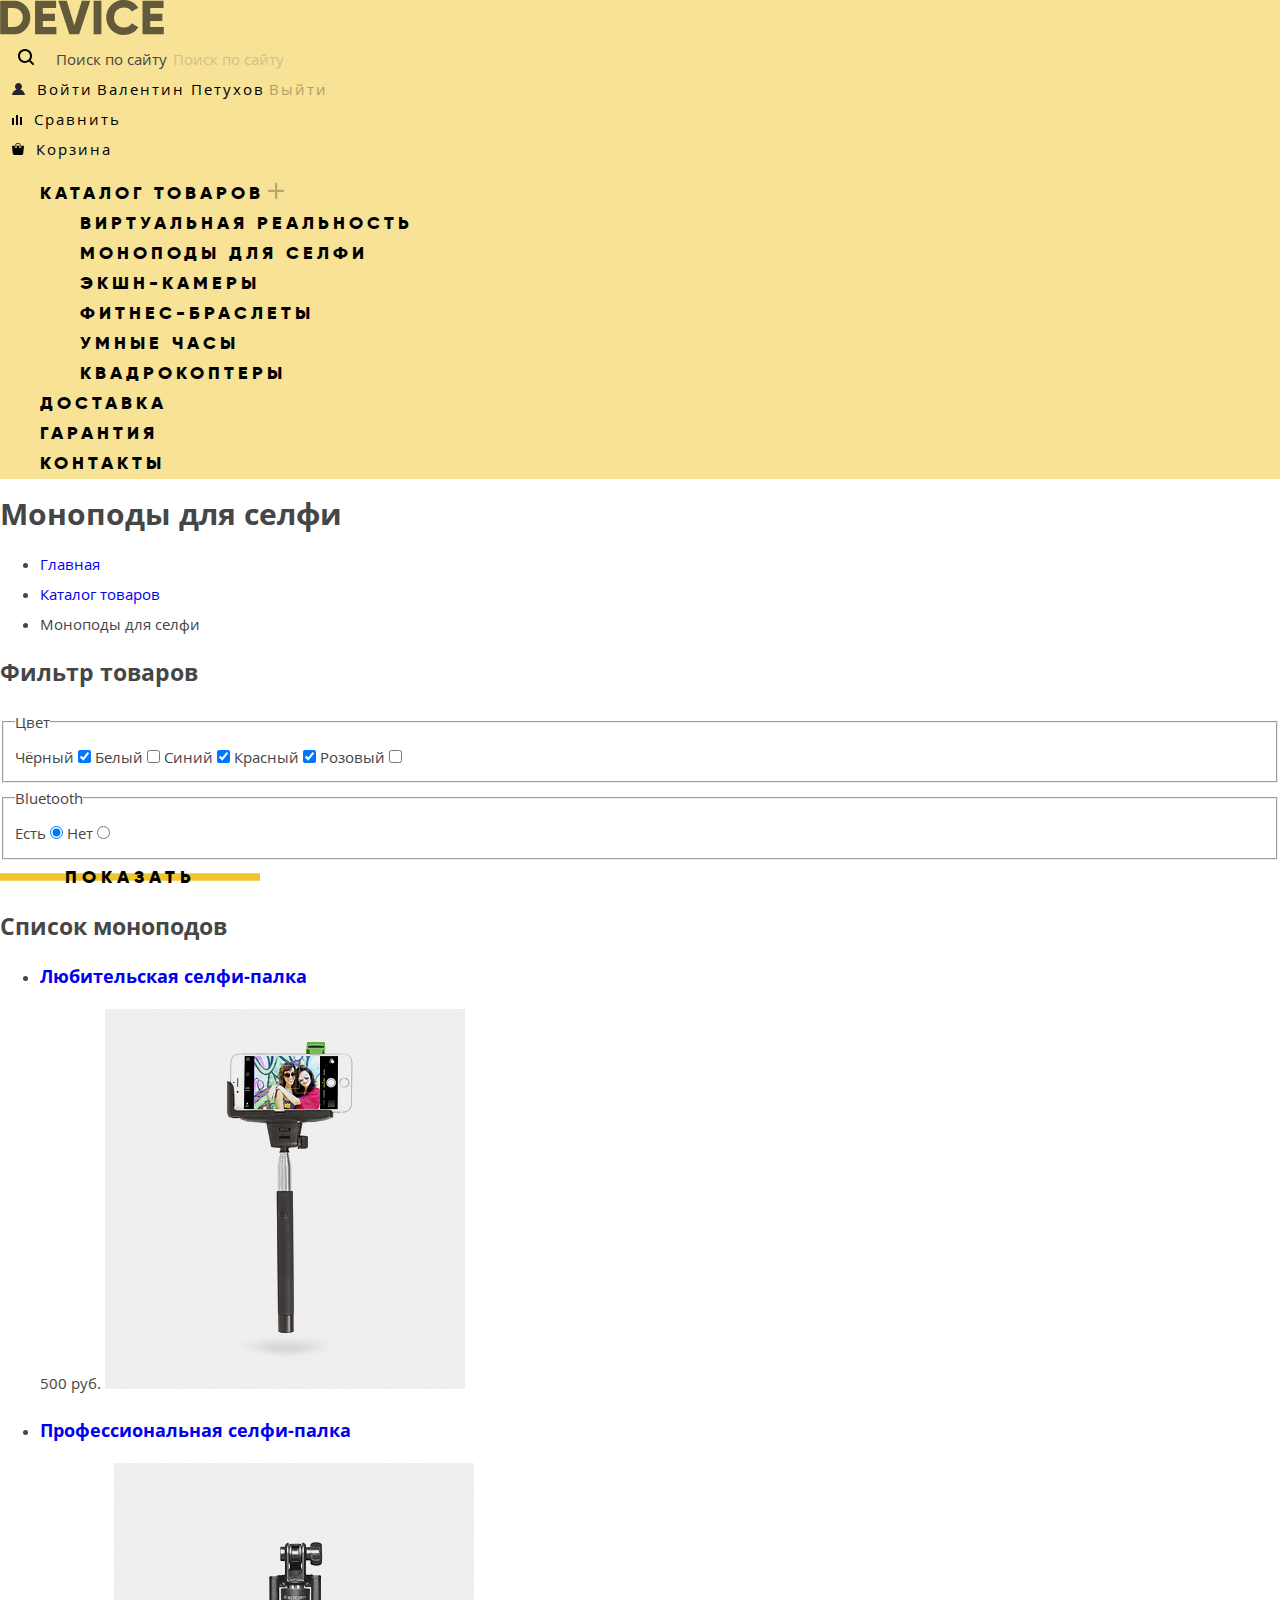
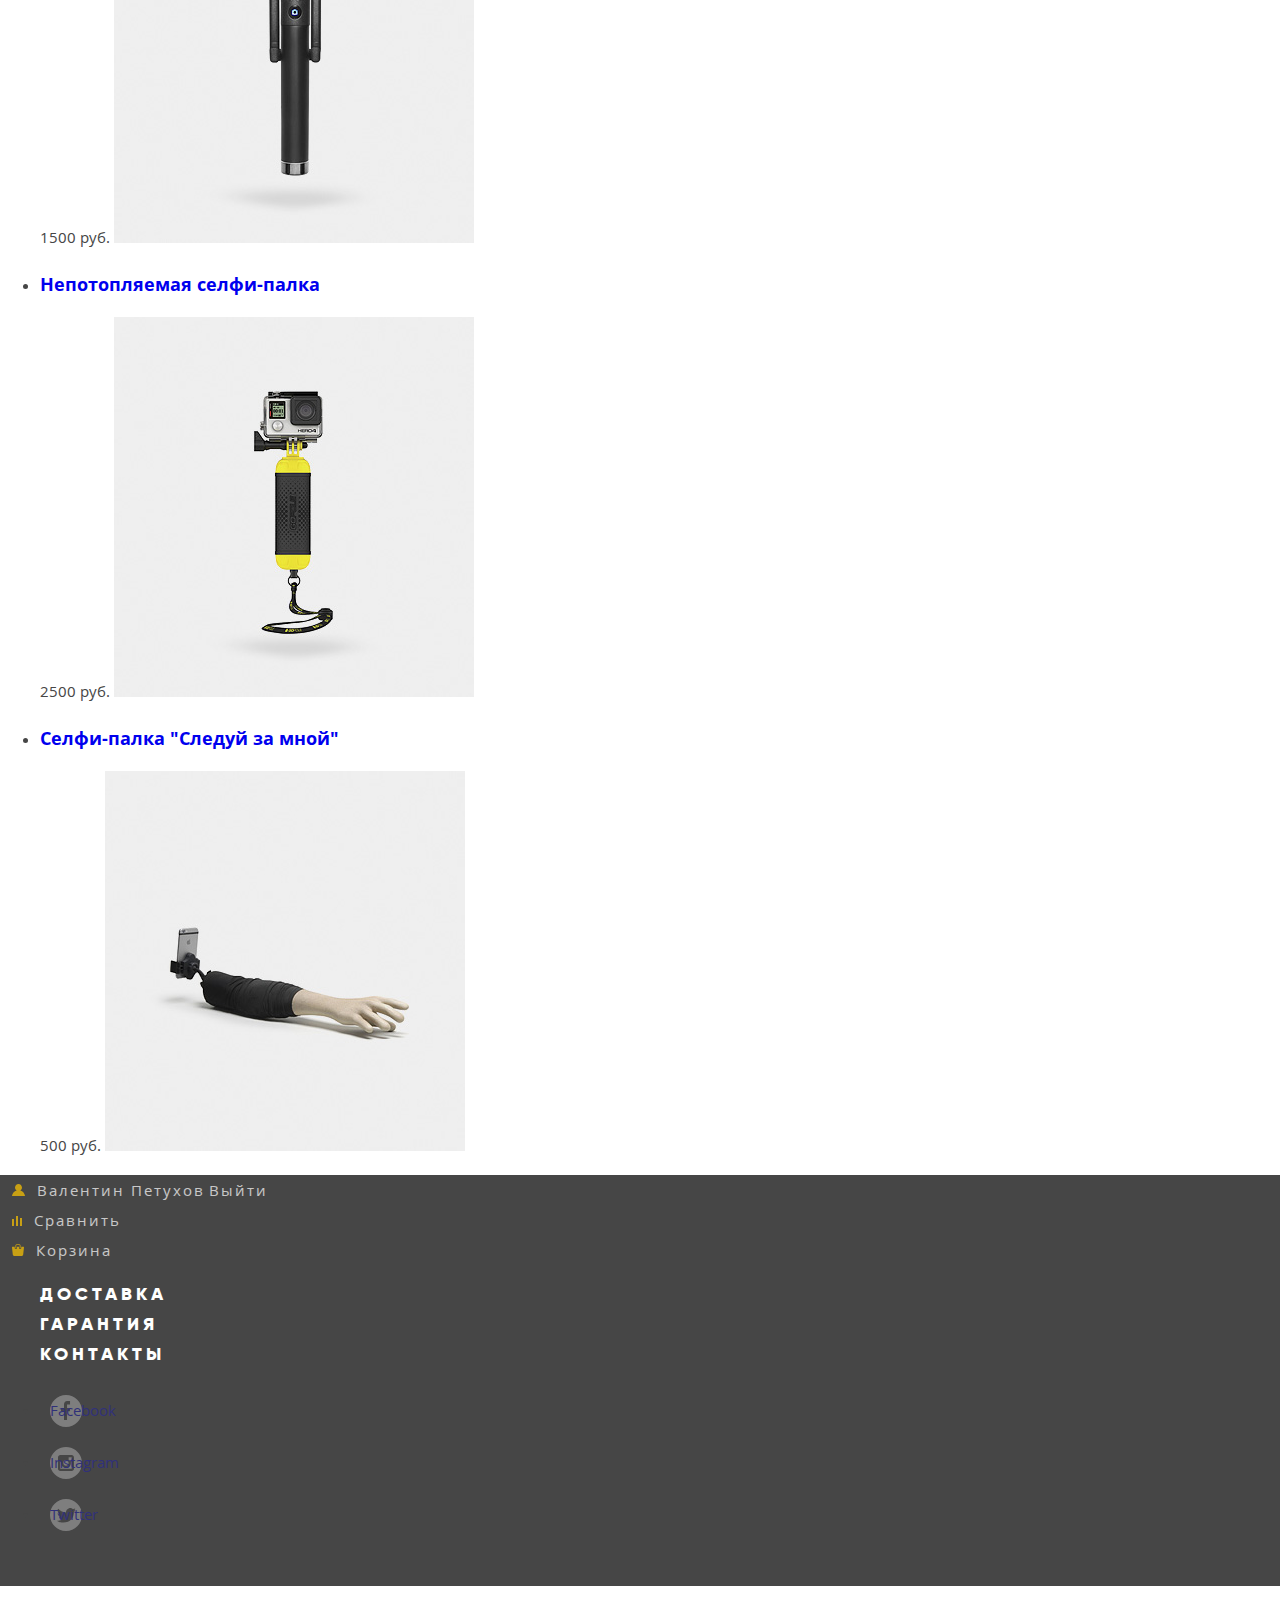
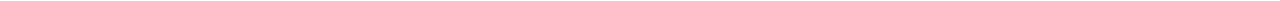
==== catalog.html @ ffa4796e "Перемещение старого репозитория" ====
<!DOCTYPE html>
<html lang="ru">
  <head>
    <meta charset="utf-8">
    <link href="https://fonts.googleapis.com/css?family=Open+Sans:400,700,800" rel="stylesheet">
    <link href="css/normalize.css" rel="stylesheet">
    <link rel="stylesheet" href="css/style.css">
    <title>Device</title>
  </head>

  <body>
      <header class="main-header">
        <nav class="main-navigation">
            <a class="logo-icon" href="index.html">
              <img src="img/logo-icon.svg" width="164" height="35" alt="Device">
            </a>

            <div class="user-navigation">
              <form class="search-form" action="https://echo.htmlacademy.ru" method="get">
                <span class="search-icon"></span>
                <label class="visually-hidden" for="search">Поиск по сайту</label>
                <input class="search-line" type="search" name="search" placeholder="Поиск по сайту" id="search">
              </form>

              <div class="account">
                <a href="#"><span class="account-icon"></span>Войти</a>
                <a class="username" href="#">Валентин Петухов</a>
                <a class="button-logout" href="#">Выйти</a>
              </div>
              <div class="compare">
                <a href="#"><span class="compare-icon"></span>Сравнить</a>
              </div>
              <div class="cart">
                <a href="#"><span class="cart-icon"></span>Корзина</a>
              </div>
            </div>

          <div class="site-navigation-wrapper">
              <ul class="site-navigation">
              <li class="site-navigation-item">
                  <a class="site-navigation-link" href="#">Каталог товаров</a>
                  <span class="nav-button-extend"></span>
                  <ul class="sub-menu">
                    <li><a class="catalog-link" href="#">Виртуальная реальность</a></li>
                    <li><a class="catalog-link" href="catalog.html">Моноподы для селфи</a></li>
                    <li><a class="catalog-link" href="#">Экшн-камеры</a></li>
                    <li><a class="catalog-link" href="#">Фитнес-браслеты</a></li>
                    <li><a class="catalog-link" href="#">Умные часы</a></li>
                    <li><a class="catalog-link" href="#">Квадрокоптеры</a></li>
                  </ul>
              </li>
              <li class="site-navigation-item">
                  <a class="site-navigation-link" href="#">Доставка</a>
              </li>
              <li class="site-navigation-link">
                  <a class="site-navigation-link" href="#">Гарантия</a>
              </li>
              <li class="site-navigation-link">
                  <a class="site-navigation-link" href="#">Контакты</a>
              </li>
            </ul>
          </div>
        </nav>

    </header>

    <main class="container">
      <h1>Моноподы для селфи</h1>
      <ul class="breadcrumbs">
        <li><a href="index.html">Главная</a></li>
        <li><a href="catalog.html">Каталог товаров</a></li>
        <li class="breadcrumbs-current">Моноподы для селфи<a href="#"></a></li>
      </ul>
      <section class="filters">
        <h2 class="visually-hidden">Фильтр товаров</h2>
        <form class="filter-form" action="https://echo.htmlacademy.ru" method="get">
          <fieldset>
            <legend>Цвет</legend>
            <label for="black">Чёрный</label>
            <input type="checkbox" name="black" value="black" id="black" checked>
            <label for="white">Белый</label>
            <input type="checkbox" name="white" value="black" id="white">
            <label for="blue">Синий</label>
            <input type="checkbox" name="blue" value="blue" id="blue" checked>
            <label for="red">Красный</label>
            <input type="checkbox" name="red" value="red" id="red" checked>
            <label for="pink">Розовый</label>
            <input type="checkbox" name="pink" value="pink" id="pink">
          </fieldset>
          <fieldset>
            <legend>Bluetooth</legend>
            <label for="yes">Есть</label>
            <input type="radio" name="yes" id="yes" checked>
            <label for="no">Нет</label>
            <input type="radio" name="no" id="no">
          </fieldset>
          <button class="button" type="submit">Показать</button>
        </form>
      </section>
      <section class="catalog">
        <h2 class="visually-hidden">Список моноподов</h2>
        <ul class="catalog-list">
          <li class="catalog-item">
            <h3>
              <a href="#">Любительская селфи-палка</a>
            </h3>
            <span class="price">500 руб.</span>
            <img src="img/item-1.jpg" width="360" height="380" alt="Любительская селфи-палка">
          </li>
          <li class="catalog-item">
            <h3>
              <a href="#">Профессиональная селфи-палка</a>
            </h3>
            <span class="price">1500 руб.</span>
            <img src="img/item-2.jpg" width="360" height="380" alt="Профессиональная селфи-палка">
          </li>
          <li class="catalog-item">
            <h3>
              <a href="#">Непотопляемая селфи-палка</a>
            </h3>
            <span class="price">2500 руб.</span>
            <img src="img/item-3.jpg" width="360" height="380" alt="Непотопляемая селфи-палка">
          </li>
          <li class="catalog-item">
            <h3>
              <a href="#">Селфи-палка "Следуй за мной"</a>
            </h3>
            <span class="price">500 руб.</span>
            <img src="img/item-4.jpg" width="360" height="380" alt="Следуй за мной">
          </li>
        </ul>
      </section>

    </main>

    <footer class="main-footer">
        <nav class="footer-navigation">
          <div class="user-navigation">
            <div class="account">
              <a class="username" href="#"><span class="account-icon-footer"></span>Валентин Петухов</a>
              <a class="button-logout" href="#">Выйти</a>
            </div>
            <div class="compare">
              <a href="#"><span class="compare-icon-footer"></span>Сравнить</a>
            </div>
            <div class="cart">
              <a href="#"><span class="cart-icon-footer"></span>Корзина</a>
            </div>
          </div>

          <ul class="site-navigation">
              <li class="site-navigation-item">
                  <a class="site-navigation-link" href="#">Доставка</a>
              </li>
              <li class="site-navigation-item">
                  <a class="site-navigation-link" href="#">Гарантия</a>
              </li>
              <li class="site-navigation-item">
                  <a class="site-navigation-link" href="#">Контакты</a>
              </li>
          </ul>
        </nav>
        <div class="footer-social">
          <ul class="social netwosrk list">
            <li><a class="social-button social-button-fb" href="#">Facebook</a></li>
            <li><a class="social-button social-button-inst" href="#">Instagram</a></li>
            <li><a class="social-button social-button-tw" href="#">Twitter</a></li>
          </ul>
        </div>
        <div class="footer telephone">
          <p>Тел.: +7 (495) 495-95-95</p>
        </div>
        <span class="html-academy-logo"><a href="https://htmlacademy.ru/"></a></span>
    </footer>
  </body>
</html>
---- css/style.css ----
/*
@font-face {
  font-family: "Open Sans";
  src: url("../fonts/opensans.woff2") format("woff2");
  font-weight: normal;
  font-style: normal;
}
*/

@font-face {
  font-family: "Gilroy Extra Bold";
  src: url("../fonts/gilroyextrabold.woff2") format("woff2");
  font-weight: normal;
  font-style: normal;
}

@font-face {
  font-family: "Gilroy Light";
  src: url("../fonts/gilroylight.woff2") format("woff2");
  font-weight: normal;
  font-style: normal;
}

@font-face {
  font-family: "Open Sans";
  src: url("../fonts/opensans.woff2") format("woff2");
  font-weight: normal;
  font-style: normal;
}

@font-face {
  font-family: "Open Sans Light";
  src: url("../fonts/opensanslight.woff2") format("woff2");
  font-weight: normal;
  font-style: normal;
}
body {
  margin: 0;
  padding: 0;

  font-family: "Open Sans", "Arial", sans-serif;
  font-size: 15px;
  line-height: 30px;
  font-weight: normal;
  color: #464646;

  background-color: #ffffff;
}

a {
  text-decoration: none;
}

.main-navigation {
  list-style: none;
  background-color: #f7e296;
}

.user-navigation a, a.button-logout {
  font-size: 15px;
  color: #000000;
  line-height: 30px;
  letter-spacing: 2px;
}

.site-navigation a:hover,
.user-navigation a:hover {
  opacity: 0.6;
}

.site-navigation a:active {
  opacity: 0.3;
}

.button-logout {
  opacity: 0.3;
}

.button-logout:hover {
  opacity: 0.6;
}

.logo-icon:hover {
  opacity: 0.6;
}

.logo-icon:active {
  opacity: 0.3;
}

.search-line {
  opacity: 0.3;
  border: none;
  outline: none;
  background-color: transparent;
}

.search-line:hover {
  opacity: 0.6;
}

.account a:hover,
.compare a:hover,
.cart a:hover {
  opacity: 0.6;
}

.account a:active,
.compare a:active,
.cart a:active {
  opacity: 0.3;
}

.search-icon {
  width: 16px;
  height: 16px;

  margin-right: 18px;
  margin-left: 18px;

  background-image: url("../img/search-icon.svg");
  background-repeat: no-repeat;
  background-position: center;
  display: inline-block;
}

.account-icon, .account-icon-footer {
  width: 13px;
  height: 12px;

  margin-right: 12px;
  margin-left: 12px;

  background-image: url("../img/account-icon.svg");
  background-repeat: no-repeat;
  background-position: center;
  display: inline-block;
}

.account-icon-footer {
  background-image: url("../img/account-icon-footer.svg");
}


.compare-icon, .compare-icon-footer {
  width: 10px;
  height: 10px;

  margin-right: 12px;
  margin-left: 12px;

  background-image: url("../img/compare-icon.svg");
  background-repeat: no-repeat;
  background-position: center;
  display: inline-block;
}

.compare-icon-footer {
  background-image: url("../img/compare-icon-footer.svg");
}

.cart-icon, .cart-icon-footer {
  width: 12px;
  height: 12px;

  margin-right: 12px;
  margin-left: 12px;

  background-image: url("../img/cart-icon.svg");
  background-repeat: no-repeat;
  background-position: center;
  display: inline-block;
}

.cart-icon-footer {
  background-image: url("../img/cart-icon-footer.svg");
}


.site-navigation, .sub-menu {
  list-style: none;
  font-family: "Gilroy Extra Bold", "Arial", sans-serif;
}

.site-navigation a {
  text-transform: uppercase;
  line-height: 24px;
  font-size: 18px;
  font-weight: normal;
  letter-spacing: 4px;
  color: #000000;
}

.nav-button-extend {
  width: 16px;
  height: 16px;
  background-image: url("../img/plus.png");
  background-repeat: no-repeat;
  background-position: center;
  display: inline-block;
  opacity: 0.3;
}

.info h2, .contacts h2, .modal-feedback h2 {
  font-size: 47px;
  line-height: 48px;
  font-weight: 800px;
  letter-spacing: 4px;
}

.partners-item {
  font-size: 16px;
  font-family: "Gilroy Extra Bold", "Open Sans", sans-serif;
  line-height: 40px;
  color: #000000;
}

.main-footer {
  background-color: #464646;
}

.footer-navigation .user-navigation a {
  font-size: 15px;
  color: #ffffff;
  line-height: 30px;
  letter-spacing: 2px;

  opacity: 0.7;
}

.footer-navigation .user-navigation a:hover {
  opacity: 1;
}

.footer-navigation .user-navigation a:active {
  opacity: 0.3;
}

.footer-navigation .site-navigation a {
  text-transform: uppercase;
  ont-family: "Gilroy Extra Bold", "Arial", sans-serif;
  line-height: 24px;
  font-size: 18px;
  font-weight: normal;
  letter-spacing: 4px;
  color: #ffffff;

}

.footer-navigation .site-navigation a:hover {
  opacity: 0,7;
}

.footer-navigation .site-navigation a:active {
  opacity: 0,3;
}

.social-button {
  width: 32px;
  height: 32px;

  margin: 10px;

  background-repeat: no-repeat;
  background-position: center;
  display: inline-block;

  opacity: 0.3;
}

.social-button:hover {
  opacity: 0.6;
}

.social-button:active {
  opacity: 0.1;
}

.social-button-fb {
  background-image: url("../img/social-button-fb.svg");
}

.social-button-inst {
  background-image: url("../img/social-button-inst.svg");
}

.social-button-tw {
  background-image: url("../img/social-button-tw.svg");
}

.button, button.modal-map {
  width: 260px;

  padding-left: auto;
  padding-right: auto;
  padding-top: 5px;
  padding-bottom: 5px;
  font-size: 18px;
  text-align: center;
  vertical-align: middle;
  display: inline-block;
  box-sizing: border-box;

  font-family: "Gilroy Extra Bold", "Arial", sans-serif;
  text-transform: uppercase;
  line-height: 24px;
  color: #000000;
  letter-spacing: 5px;

  background-image: url("../img/bar-yellow.png");
  background-repeat: no-repeat;
  background-position: center;
}

.modal-feedback .button, .filters .button {
  width: 260px;

  padding-left: auto;
  padding-right: auto;
  padding-top: 5px;
  padding-bottom: 5px;
  font-size: 18px;
  text-align: center;
  vertical-align: middle;
  display: block;
  border: none;
  background-color: transparent;

  font-family: "Gilroy Extra Bold", "Arial", sans-serif;
  text-transform: uppercase;
  line-height: 24px;
  color: #000000;
  letter-spacing: 5px;

  background-image: url("../img/bar-yellow.png");
  background-repeat: no-repeat;
  background-position: center;
  outline: none;
}

.button:hover, button:hover {
  background-color: #f0c52e;
  background-size: auto;
  background-image: none;
}

.button:active, button:active {
  color: rgba(0, 0, 0, 0.3);
}

.modal-close {
  width: 55px;
  height: 55px;
  background-image: url("../img/modal-close.svg");
  background-repeat: no-repeat;
  background-position: center;
  display: inline-block;
  opacity: 0.5;
}
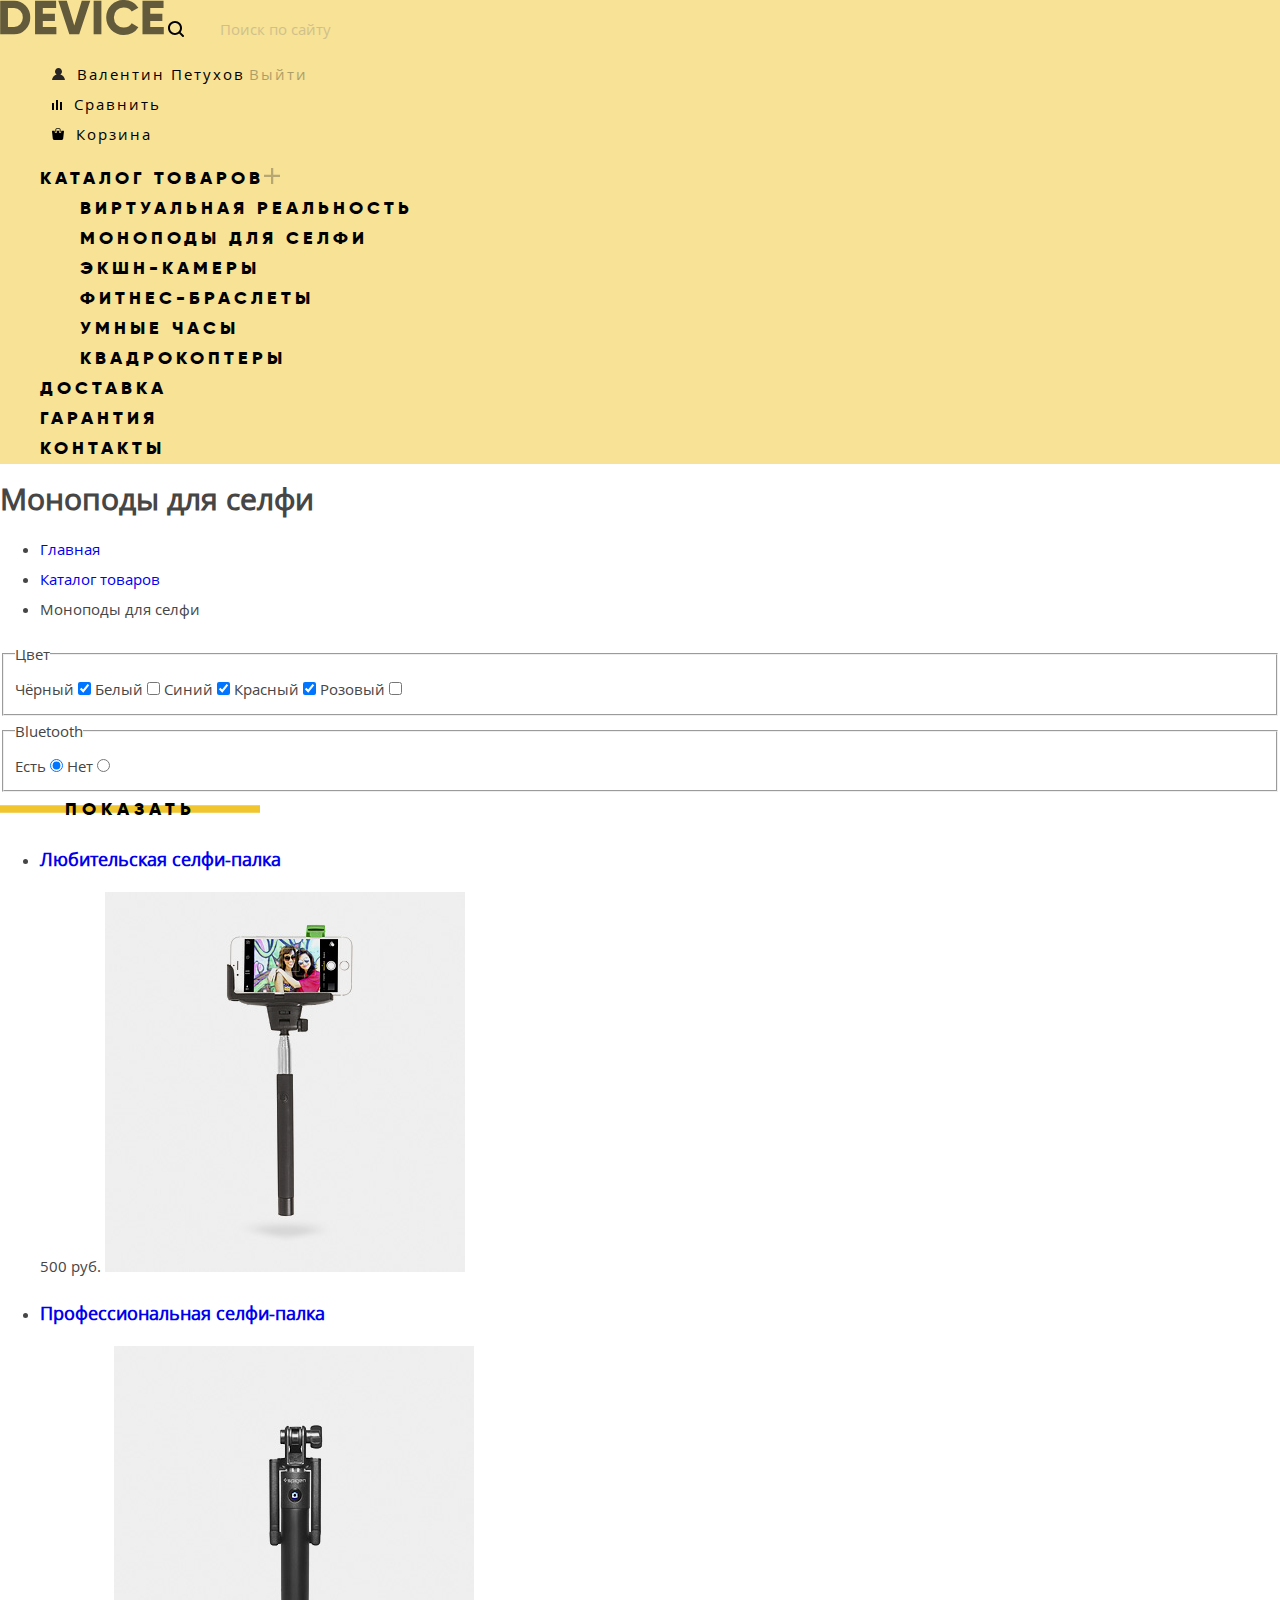
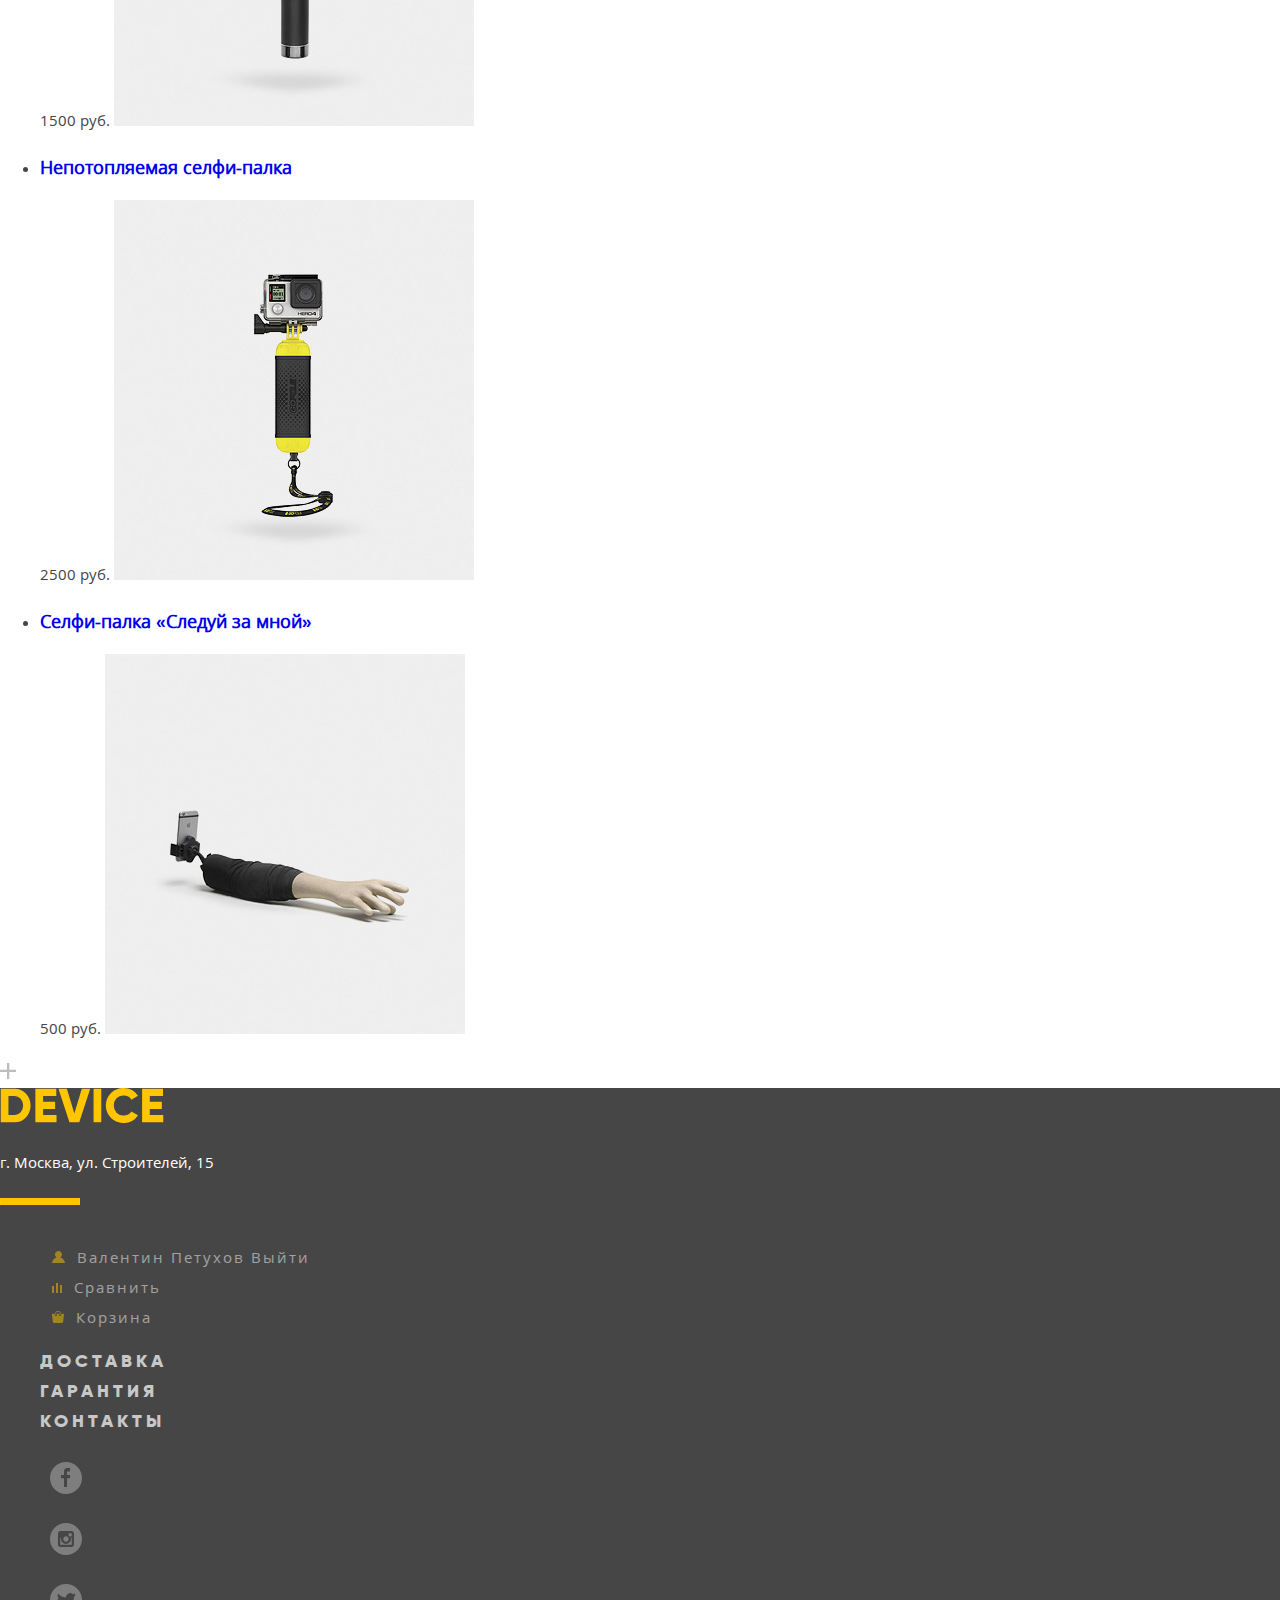
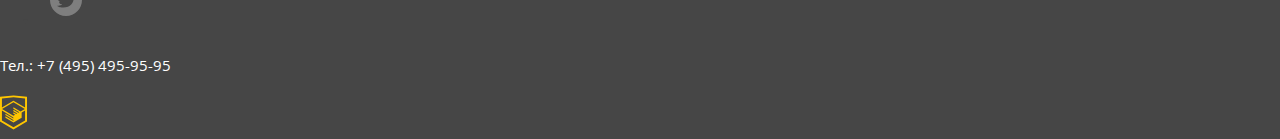
==== commit 6d1065a6: "Внесение изменений в соответствии с первой проверкой" ====
--- a/catalog.html
+++ b/catalog.html
@@ -2,66 +2,60 @@
 <html lang="ru">
   <head>
     <meta charset="utf-8">
-    <link href="https://fonts.googleapis.com/css?family=Open+Sans:400,700,800" rel="stylesheet">
     <link href="css/normalize.css" rel="stylesheet">
     <link rel="stylesheet" href="css/style.css">
     <title>Device</title>
   </head>
 
   <body>
-      <header class="main-header">
-        <nav class="main-navigation">
-            <a class="logo-icon" href="index.html">
-              <img src="img/logo-icon.svg" width="164" height="35" alt="Device">
-            </a>
+    <header class="main-header">
+      <nav class="main-navigation">
+        <a class="logo-icon" href="index.html">
+          <img src="img/logo-icon.svg" width="164" height="35" alt="Интернет-магазин гаджетов Device">
+        </a>
 
-            <div class="user-navigation">
-              <form class="search-form" action="https://echo.htmlacademy.ru" method="get">
-                <span class="search-icon"></span>
-                <label class="visually-hidden" for="search">Поиск по сайту</label>
-                <input class="search-line" type="search" name="search" placeholder="Поиск по сайту" id="search">
-              </form>
+        <form class="search-form" action="https://echo.htmlacademy.ru" method="get">
+          <label class="visually-hidden" for="search">Поиск по сайту</label>
+          <input class="search-line" type="search" name="search" placeholder="Поиск по сайту" id="search">
+        </form>
+        <ul class="user-navigation">
+          <li class="account">
+            <a class="username account-icon" href="#">Валентин Петухов</a>
+            <a class="button-logout" href="#">Выйти</a>
+          </li>
+          <li class="compare">
+            <a class="compare-icon" href="#">Сравнить</a>
+          </li>
+          <li class="cart">
+            <a class="cart-icon" href="#">Корзина</a>
+          </li>
+        </ul>
 
-              <div class="account">
-                <a href="#"><span class="account-icon"></span>Войти</a>
-                <a class="username" href="#">Валентин Петухов</a>
-                <a class="button-logout" href="#">Выйти</a>
-              </div>
-              <div class="compare">
-                <a href="#"><span class="compare-icon"></span>Сравнить</a>
-              </div>
-              <div class="cart">
-                <a href="#"><span class="cart-icon"></span>Корзина</a>
-              </div>
-            </div>
-
-          <div class="site-navigation-wrapper">
-              <ul class="site-navigation">
-              <li class="site-navigation-item">
-                  <a class="site-navigation-link" href="#">Каталог товаров</a>
-                  <span class="nav-button-extend"></span>
-                  <ul class="sub-menu">
-                    <li><a class="catalog-link" href="#">Виртуальная реальность</a></li>
-                    <li><a class="catalog-link" href="catalog.html">Моноподы для селфи</a></li>
-                    <li><a class="catalog-link" href="#">Экшн-камеры</a></li>
-                    <li><a class="catalog-link" href="#">Фитнес-браслеты</a></li>
-                    <li><a class="catalog-link" href="#">Умные часы</a></li>
-                    <li><a class="catalog-link" href="#">Квадрокоптеры</a></li>
-                  </ul>
-              </li>
-              <li class="site-navigation-item">
-                  <a class="site-navigation-link" href="#">Доставка</a>
-              </li>
-              <li class="site-navigation-link">
-                  <a class="site-navigation-link" href="#">Гарантия</a>
-              </li>
-              <li class="site-navigation-link">
-                  <a class="site-navigation-link" href="#">Контакты</a>
-              </li>
+        <div class="site-navigation-wrapper">
+          <ul class="site-navigation">
+            <li class="site-navigation-item">
+            <a class="site-navigation-link catalog" href="#">Каталог товаров</a>
+            <ul class="sub-menu">
+              <li><a class="catalog-link" href="#">Виртуальная реальность</a></li>
+              <li><a class="catalog-link" href="catalog.html">Моноподы для селфи</a></li>
+              <li><a class="catalog-link" href="#">Экшн-камеры</a></li>
+              <li><a class="catalog-link" href="#">Фитнес-браслеты</a></li>
+              <li><a class="catalog-link" href="#">Умные часы</a></li>
+              <li><a class="catalog-link" href="#">Квадрокоптеры</a></li>
             </ul>
-          </div>
-        </nav>
-
+            </li>
+            <li class="site-navigation-item">
+                <a class="site-navigation-link" href="#">Доставка</a>
+            </li>
+            <li class="site-navigation-item">
+              <a class="site-navigation-link" href="#">Гарантия</a>
+            </li>
+            <li class="site-navigation-item">
+              <a class="site-navigation-link" href="#">Контакты</a>
+            </li>
+          </ul>
+        </div>
+      </nav>
     </header>
 
     <main class="container">
@@ -69,7 +63,7 @@
       <ul class="breadcrumbs">
         <li><a href="index.html">Главная</a></li>
         <li><a href="catalog.html">Каталог товаров</a></li>
-        <li class="breadcrumbs-current">Моноподы для селфи<a href="#"></a></li>
+        <li class="breadcrumbs-current"><a>Моноподы для селфи</a></li>
       </ul>
       <section class="filters">
         <h2 class="visually-hidden">Фильтр товаров</h2>
@@ -90,9 +84,9 @@
           <fieldset>
             <legend>Bluetooth</legend>
             <label for="yes">Есть</label>
-            <input type="radio" name="yes" id="yes" checked>
+            <input type="radio" name="bluetooth" id="yes" checked>
             <label for="no">Нет</label>
-            <input type="radio" name="no" id="no">
+            <input type="radio" name="bluetooth" id="no">
           </fieldset>
           <button class="button" type="submit">Показать</button>
         </form>
@@ -123,54 +117,58 @@
           </li>
           <li class="catalog-item">
             <h3>
-              <a href="#">Селфи-палка "Следуй за мной"</a>
+              <a href="#">Селфи-палка «Следуй за мной»</a>
             </h3>
             <span class="price">500 руб.</span>
-            <img src="img/item-4.jpg" width="360" height="380" alt="Следуй за мной">
+            <img src="img/item-4.jpg" width="360" height="380" alt="Селфи-палка «Следуй за мной»">
           </li>
         </ul>
       </section>
-
     </main>
 
     <footer class="main-footer">
-        <nav class="footer-navigation">
-          <div class="user-navigation">
-            <div class="account">
-              <a class="username" href="#"><span class="account-icon-footer"></span>Валентин Петухов</a>
-              <a class="button-logout" href="#">Выйти</a>
-            </div>
-            <div class="compare">
-              <a href="#"><span class="compare-icon-footer"></span>Сравнить</a>
-            </div>
-            <div class="cart">
-              <a href="#"><span class="cart-icon-footer"></span>Корзина</a>
-            </div>
-          </div>
+      <a class="logo-icon" href="index.html">
+        <img src="img/logo-icon-footer.svg" width="164" height="35" alt="Интернет-магазин гаджетов Device">
+      </a>
+      <p class="adress">г. Москва, ул. Строителей, 15</p>
 
-          <ul class="site-navigation">
-              <li class="site-navigation-item">
-                  <a class="site-navigation-link" href="#">Доставка</a>
-              </li>
-              <li class="site-navigation-item">
-                  <a class="site-navigation-link" href="#">Гарантия</a>
-              </li>
-              <li class="site-navigation-item">
-                  <a class="site-navigation-link" href="#">Контакты</a>
-              </li>
-          </ul>
-        </nav>
-        <div class="footer-social">
-          <ul class="social netwosrk list">
-            <li><a class="social-button social-button-fb" href="#">Facebook</a></li>
-            <li><a class="social-button social-button-inst" href="#">Instagram</a></li>
-            <li><a class="social-button social-button-tw" href="#">Twitter</a></li>
-          </ul>
-        </div>
-        <div class="footer telephone">
-          <p>Тел.: +7 (495) 495-95-95</p>
-        </div>
-        <span class="html-academy-logo"><a href="https://htmlacademy.ru/"></a></span>
+      <nav class="footer-navigation">
+        <ul class="user-navigation-footer">
+          <li class="account">
+            <a class="username account-icon-footer" href="#">Валентин Петухов</a>
+            <a class="button-logout" href="#">Выйти</a>
+          </li>
+          <li class="compare">
+            <a class="compare-icon-footer" href="#">Сравнить</a>
+          </li>
+          <li class="cart">
+            <a class="cart-icon-footer" href="#">Корзина</a>
+          </li>
+        </ul>
+
+        <ul class="site-navigation">
+          <li class="site-navigation-item">
+              <a class="site-navigation-link" href="#">Доставка</a>
+          </li>
+          <li class="site-navigation-item">
+              <a class="site-navigation-link" href="#">Гарантия</a>
+          </li>
+          <li class="site-navigation-item">
+              <a class="site-navigation-link" href="#">Контакты</a>
+          </li>
+        </ul>
+      </nav>
+      <div class="footer-social">
+        <ul class="social-network-list">
+          <li><a class="social-button social-button-fb" href="#"><span class="visually-hidden">Facebook</span></a></li>
+          <li><a class="social-button social-button-inst" href="#"><span class="visually-hidden">Instagram</span></a></li>
+          <li><a class="social-button social-button-tw" href="#"><span class="visually-hidden">Twitter</span></a></li>
+        </ul>
+      </div>
+      <p class="telephone">Тел.: +7 (495) 495-95-95</p>
+      <a class="html-academy-logo" href="https://htmlacademy.ru/">
+        <img src="img/html-academy-logo.svg" width="27" height="35" alt="Интернет-магазин гаджетов Device">
+      </a>
     </footer>
   </body>
 </html>
--- a/css/style.css
+++ b/css/style.css
@@ -8,32 +8,27 @@
 */
 
 @font-face {
-  font-family: "Gilroy Extra Bold";
+  font-family: "Gilroy";
   src: url("../fonts/gilroyextrabold.woff2") format("woff2");
-  font-weight: normal;
-  font-style: normal;
-}
-
-@font-face {
-  font-family: "Gilroy Light";
-  src: url("../fonts/gilroylight.woff2") format("woff2");
-  font-weight: normal;
+  /* font-weight: 800; */
   font-style: normal;
 }
 
 @font-face {
   font-family: "Open Sans";
   src: url("../fonts/opensans.woff2") format("woff2");
-  font-weight: normal;
+  /* font-weight: 400; */
   font-style: normal;
 }
 
-@font-face {
-  font-family: "Open Sans Light";
-  src: url("../fonts/opensanslight.woff2") format("woff2");
-  font-weight: normal;
-  font-style: normal;
-}
+.visually-hidden {
+  position: absolute;
+  clip: rect(0 0 0 0);
+  width: 1px;
+  height: 1px;
+  margin: -1px;
+}
+
 body {
   margin: 0;
   padding: 0;
@@ -52,11 +47,18 @@
 }
 
 .main-navigation {
+  background-color: #f7e296;
+}
+
+.user-navigation, .user-navigation-footer {
   list-style: none;
-  background-color: #f7e296;
-}
-
-.user-navigation a, a.button-logout {
+}
+
+.main-footer p {
+  color: #ffffff;
+}
+
+.user-navigation a {
   font-size: 15px;
   color: #000000;
   line-height: 30px;
@@ -64,7 +66,9 @@
 }
 
 .site-navigation a:hover,
-.user-navigation a:hover {
+.site-navigation a:focus,
+.user-navigation a:hover,
+.user-navigation a:focus {
   opacity: 0.6;
 }
 
@@ -76,7 +80,8 @@
   opacity: 0.3;
 }
 
-.button-logout:hover {
+.button-logout:hover,
+.button-logout:focus {
   opacity: 0.6;
 }
 
@@ -95,7 +100,8 @@
   background-color: transparent;
 }
 
-.search-line:hover {
+.search-line:hover,
+.search-line:focus{
   opacity: 0.6;
 }
 
@@ -111,75 +117,111 @@
   opacity: 0.3;
 }
 
-.search-icon {
+.search-form {
+  /* border-color: red;
+  border-style: solid; */
+  display: inline-block;
+  padding-left: 50px;
+  background-image: url("../img/search-icon.svg");
+  background-repeat: no-repeat;
+  background-position: left;
+}
+
+.account-icon::before{
+  content: "";
+  width: 13px;
+  height: 12px;
+  margin-right: 12px;
+  margin-left: 12px;
+
+  background-image: url("../img/account-icon.svg");
+  background-repeat: no-repeat;
+  background-position: center;
+  display: inline-block;
+}
+
+.account-icon-footer::before {
+  content: "";
+  content: "";
+  width: 13px;
+  height: 12px;
+  margin-right: 12px;
+  margin-left: 12px;
+
+  background-image: url("../img/account-icon-footer.svg");
+  background-repeat: no-repeat;
+  background-position: center;
+  display: inline-block;
+}
+
+
+.compare-icon::before {
+  content: "";
+  width: 10px;
+  height: 10px;
+  margin-right: 12px;
+  margin-left: 12px;
+
+  background-image: url("../img/compare-icon.svg");
+  background-repeat: no-repeat;
+  background-position: center;
+  display: inline-block;
+}
+
+.compare-icon-footer::before {
+  content: "";
+  width: 10px;
+  height: 10px;
+  margin-right: 12px;
+  margin-left: 12px;
+
+  background-image: url("../img/compare-icon-footer.svg");
+  background-repeat: no-repeat;
+  background-position: center;
+  display: inline-block
+}
+
+.cart-icon::before {
+  content: "";
+  width: 12px;
+  height: 12px;
+  margin-right: 12px;
+  margin-left: 12px;
+
+  background-image: url("../img/cart-icon.svg");
+  background-repeat: no-repeat;
+  background-position: center;
+  display: inline-block;
+}
+
+.cart-icon-footer::before {
+  content: "";
+  width: 12px;
+  height: 12px;
+  margin-right: 12px;
+  margin-left: 12px;
+
+  background-image: url("../img/cart-icon-footer.svg");
+  background-repeat: no-repeat;
+  background-position: center;
+  display: inline-block;
+}
+
+.catalog::after {
+  content: "";
   width: 16px;
   height: 16px;
-
-  margin-right: 18px;
-  margin-left: 18px;
-
-  background-image: url("../img/search-icon.svg");
-  background-repeat: no-repeat;
-  background-position: center;
-  display: inline-block;
-}
-
-.account-icon, .account-icon-footer {
-  width: 13px;
-  height: 12px;
-
-  margin-right: 12px;
-  margin-left: 12px;
-
-  background-image: url("../img/account-icon.svg");
-  background-repeat: no-repeat;
-  background-position: center;
-  display: inline-block;
-}
-
-.account-icon-footer {
-  background-image: url("../img/account-icon-footer.svg");
-}
-
-
-.compare-icon, .compare-icon-footer {
-  width: 10px;
-  height: 10px;
-
-  margin-right: 12px;
-  margin-left: 12px;
-
-  background-image: url("../img/compare-icon.svg");
-  background-repeat: no-repeat;
-  background-position: center;
-  display: inline-block;
-}
-
-.compare-icon-footer {
-  background-image: url("../img/compare-icon-footer.svg");
-}
-
-.cart-icon, .cart-icon-footer {
-  width: 12px;
-  height: 12px;
-
-  margin-right: 12px;
-  margin-left: 12px;
-
-  background-image: url("../img/cart-icon.svg");
-  background-repeat: no-repeat;
-  background-position: center;
-  display: inline-block;
-}
-
-.cart-icon-footer {
-  background-image: url("../img/cart-icon-footer.svg");
-}
-
+  background-image: url("../img/plus.png");
+  background-repeat: no-repeat;
+  background-position: center;
+  display: inline-block;
+  opacity: 0.3;
+}
 
 .site-navigation, .sub-menu {
   list-style: none;
-  font-family: "Gilroy Extra Bold", "Arial", sans-serif;
+  font-family: "Gilroy", "Arial", sans-serif;
+  font-weight: 800;
 }
 
 .site-navigation a {
@@ -191,36 +233,51 @@
   color: #000000;
 }
 
-.nav-button-extend {
-  width: 16px;
-  height: 16px;
-  background-image: url("../img/plus.png");
-  background-repeat: no-repeat;
-  background-position: center;
-  display: inline-block;
-  opacity: 0.3;
-}
-
 .info h2, .contacts h2, .modal-feedback h2 {
   font-size: 47px;
   line-height: 48px;
-  font-weight: 800px;
+  font-weight: 800;
   letter-spacing: 4px;
 }
 
 .partners-item {
   font-size: 16px;
-  font-family: "Gilroy Extra Bold", "Open Sans", sans-serif;
+  font-family: "Gilroy", "Open Sans", sans-serif;
+  font-weight: 800;
   line-height: 40px;
   color: #000000;
 }
 
+.header-with-bar::before {
+  content: "";
+  width: 300px;
+  height: auto;
+
+  background-image: url("../img/bar-black.png");
+  background-repeat: no-repeat;
+  background-position: left;
+  display: block;
+}
+
+.adress::after {
+  content: "";
+  width: 300px;
+  height: 50px;
+
+  background-image: url("../img/bar-yellow-footer.png");
+  background-repeat: no-repeat;
+  background-position: left;
+  display: block;
+}
+
 .main-footer {
   background-color: #464646;
 }
 
-.footer-navigation .user-navigation a {
+.footer-navigation, .user-navigation-footer a {
   font-size: 15px;
+  font-family: "Open Sans", sans-serif;
+  font-weight: 300;
   color: #ffffff;
   line-height: 30px;
   letter-spacing: 2px;
@@ -238,7 +295,8 @@
 
 .footer-navigation .site-navigation a {
   text-transform: uppercase;
-  ont-family: "Gilroy Extra Bold", "Arial", sans-serif;
+  ont-family: "Gilroy", "Arial", sans-serif;
+  font-weight: 800;
   line-height: 24px;
   font-size: 18px;
   font-weight: normal;
@@ -268,7 +326,8 @@
   opacity: 0.3;
 }
 
-.social-button:hover {
+.social-button:hover,
+.social-button:focus {
   opacity: 0.6;
 }
 
@@ -290,18 +349,16 @@
 
 .button, button.modal-map {
   width: 260px;
-
-  padding-left: auto;
-  padding-right: auto;
   padding-top: 5px;
   padding-bottom: 5px;
   font-size: 18px;
   text-align: center;
   vertical-align: middle;
   display: inline-block;
-  box-sizing: border-box;
-
-  font-family: "Gilroy Extra Bold", "Arial", sans-serif;
+
+
+  font-family: "Gilroy", "Arial", sans-serif;
+  font-weight: 800;
   text-transform: uppercase;
   line-height: 24px;
   color: #000000;
@@ -326,7 +383,8 @@
   border: none;
   background-color: transparent;
 
-  font-family: "Gilroy Extra Bold", "Arial", sans-serif;
+  font-family: "Gilroy", "Arial", sans-serif;
+  font-weight: 800;
   text-transform: uppercase;
   line-height: 24px;
   color: #000000;
@@ -338,7 +396,10 @@
   outline: none;
 }
 
-.button:hover, button:hover {
+.button:hover,
+.button:focus,
+button:hover,
+button:focus {
   background-color: #f0c52e;
   background-size: auto;
   background-image: none;
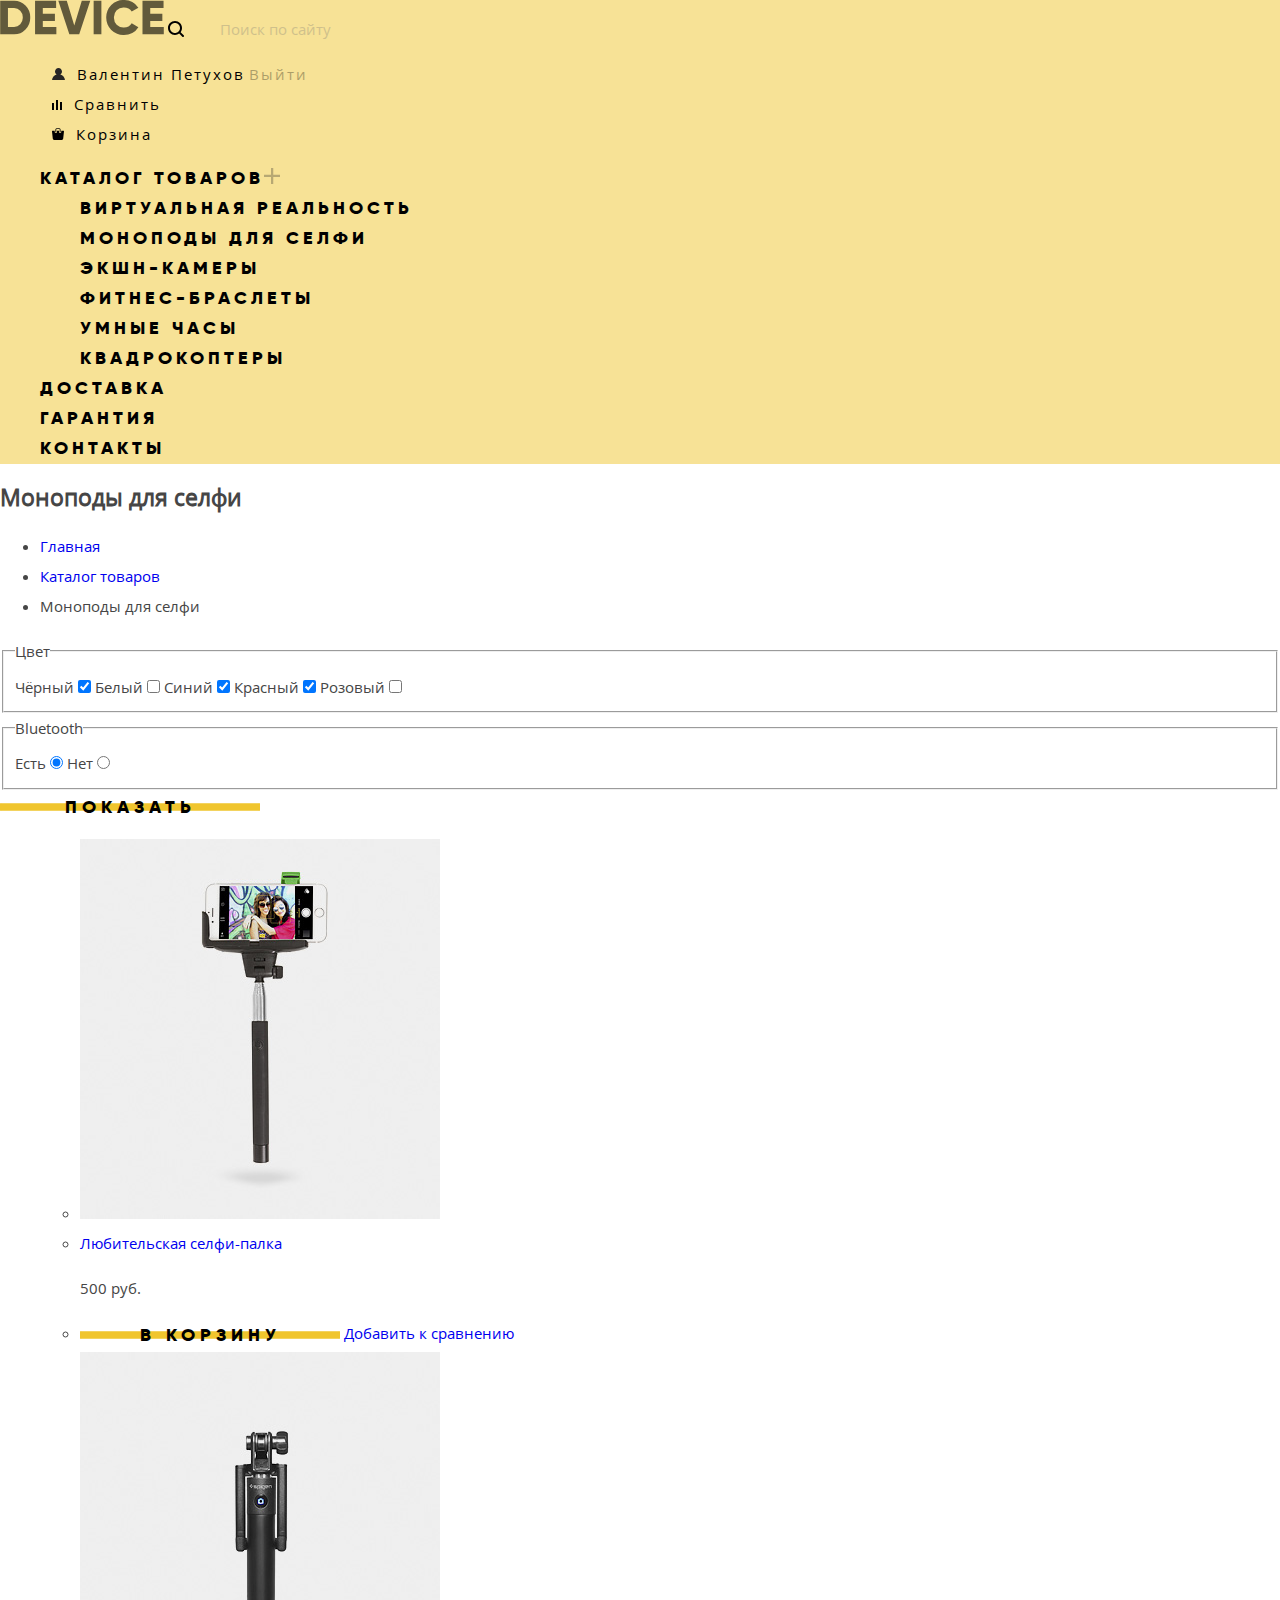
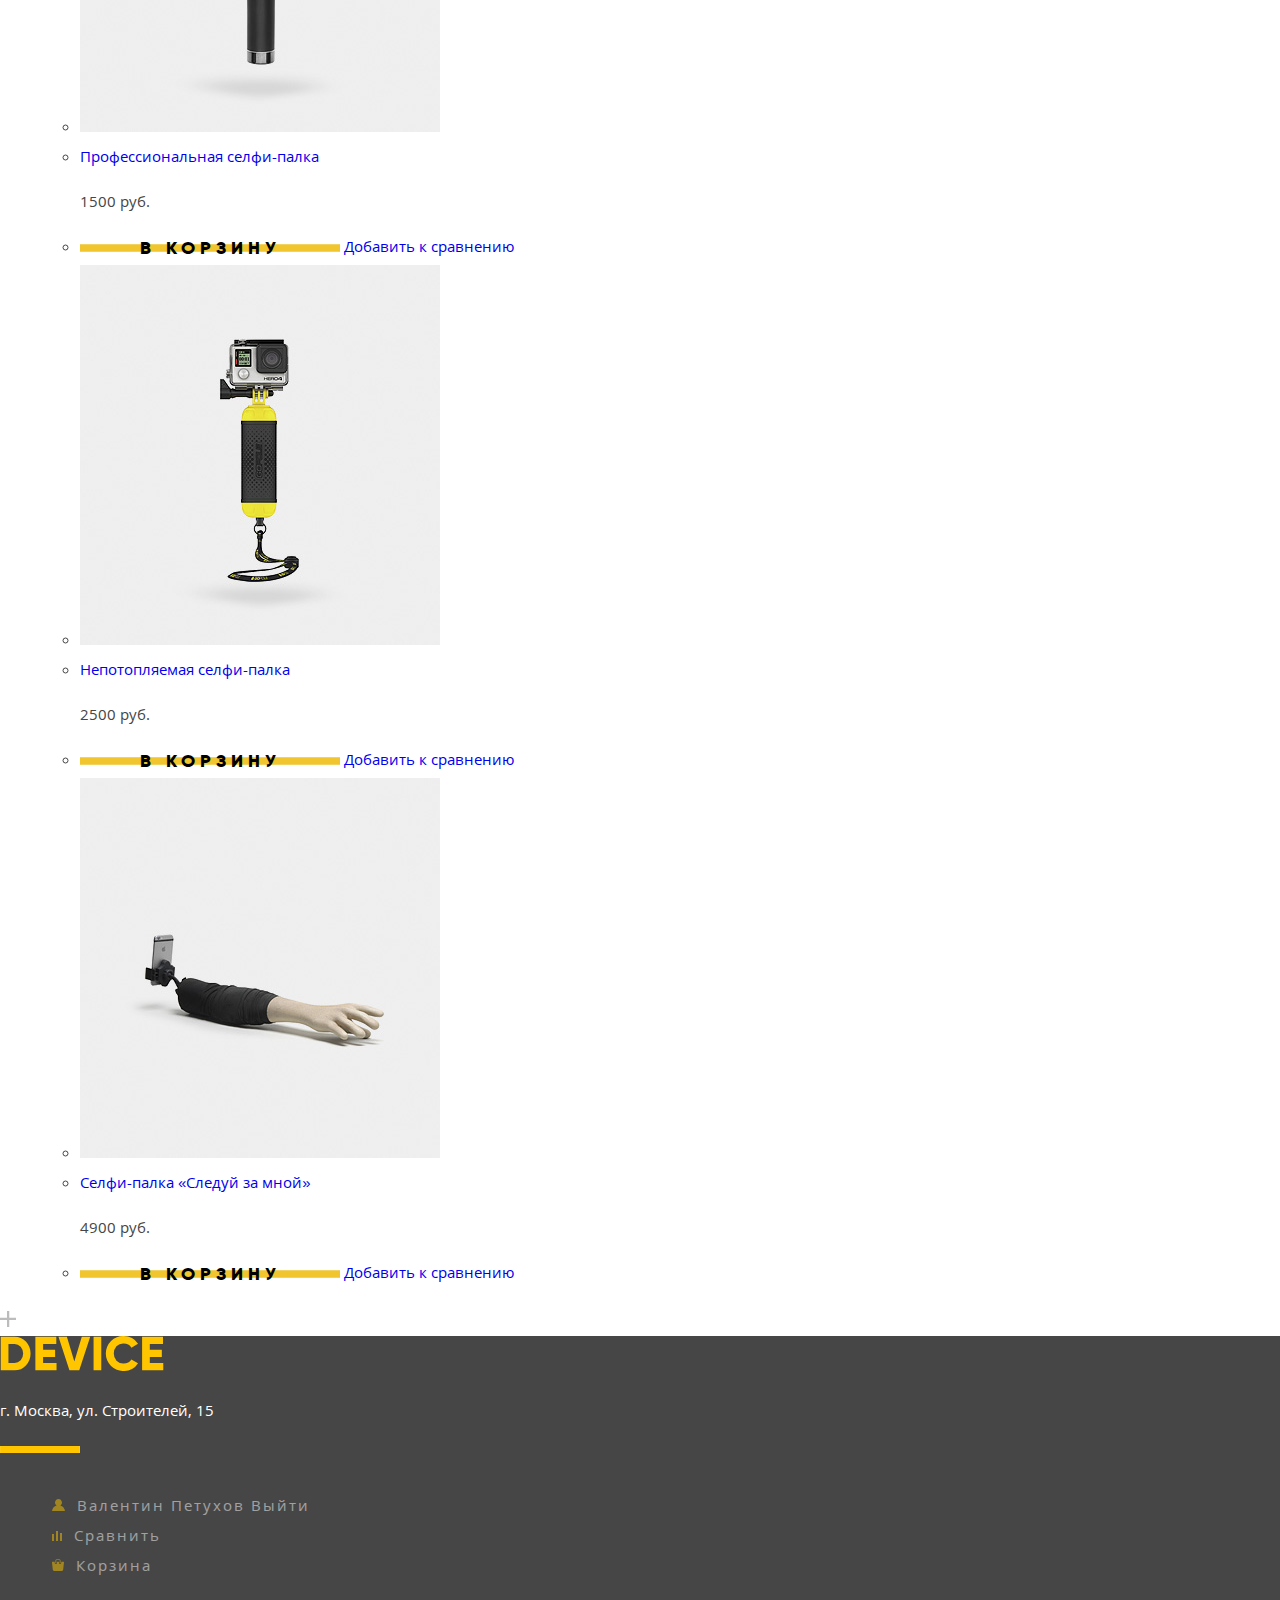
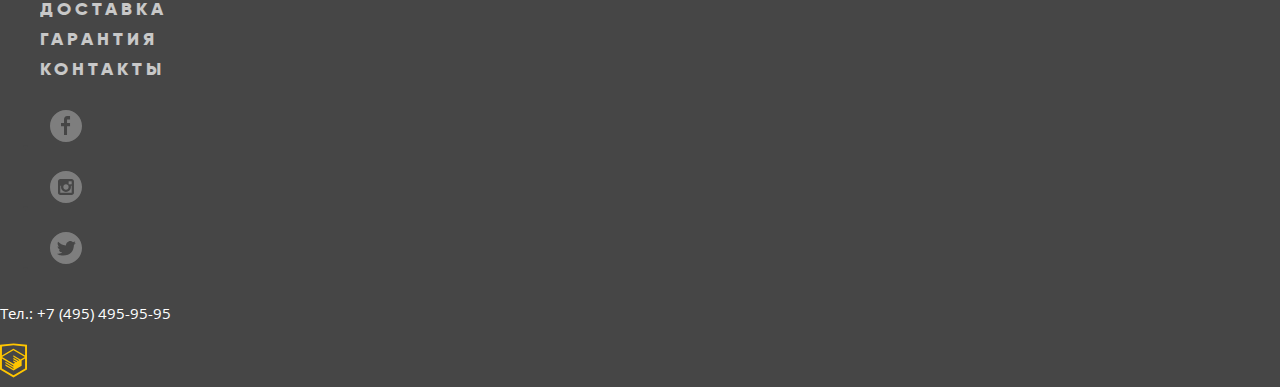
==== commit b41decad: "Добавил класс ссылке [Каталог товаров], чтобы снова было видно плюсик (раскр. окно)" ====
--- a/catalog.html
+++ b/catalog.html
@@ -30,40 +30,55 @@
             <a class="cart-icon" href="#">Корзина</a>
           </li>
         </ul>
-
-        <div class="site-navigation-wrapper">
-          <ul class="site-navigation">
-            <li class="site-navigation-item">
-            <a class="site-navigation-link catalog" href="#">Каталог товаров</a>
+        <ul class="site-navigation">
+          <li>
+            <a class="catalog" href="#">Каталог товаров</a>
             <ul class="sub-menu">
-              <li><a class="catalog-link" href="#">Виртуальная реальность</a></li>
-              <li><a class="catalog-link" href="catalog.html">Моноподы для селфи</a></li>
-              <li><a class="catalog-link" href="#">Экшн-камеры</a></li>
-              <li><a class="catalog-link" href="#">Фитнес-браслеты</a></li>
-              <li><a class="catalog-link" href="#">Умные часы</a></li>
-              <li><a class="catalog-link" href="#">Квадрокоптеры</a></li>
+              <li>
+                <a href="#">Виртуальная реальность</a>
+              </li>
+              <li>
+                <a href="catalog.html">Моноподы для селфи</a>
+              </li>
+              <li>
+                <a href="#">Экшн-камеры</a>
+              </li>
+              <li>
+                <a href="#">Фитнес-браслеты</a>
+              </li>
+              <li>
+                <a href="#">Умные часы</a>
+              </li>
+              <li>
+                <a href="#">Квадрокоптеры</a>
+              </li>
             </ul>
-            </li>
-            <li class="site-navigation-item">
-                <a class="site-navigation-link" href="#">Доставка</a>
-            </li>
-            <li class="site-navigation-item">
-              <a class="site-navigation-link" href="#">Гарантия</a>
-            </li>
-            <li class="site-navigation-item">
-              <a class="site-navigation-link" href="#">Контакты</a>
-            </li>
-          </ul>
-        </div>
-      </nav>
+          </li>
+          <li>
+              <a href="#">Доставка</a>
+          </li>
+          <li>
+            <a href="#">Гарантия</a>
+          </li>
+          <li>
+            <a href="#">Контакты</a>
+          </li>
+        </ul>
+        </nav>
     </header>
 
     <main class="container">
-      <h1>Моноподы для селфи</h1>
+      <h2>Моноподы для селфи</h2>
       <ul class="breadcrumbs">
-        <li><a href="index.html">Главная</a></li>
-        <li><a href="catalog.html">Каталог товаров</a></li>
-        <li class="breadcrumbs-current"><a>Моноподы для селфи</a></li>
+        <li>
+          <a href="index.html">Главная</a>
+        </li>
+        <li>
+          <a href="catalog.html">Каталог товаров</a>
+        </li>
+        <li class="breadcrumbs-current">
+          <a>Моноподы для селфи</a>
+        </li>
       </ul>
       <section class="filters">
         <h2 class="visually-hidden">Фильтр товаров</h2>
@@ -94,34 +109,66 @@
       <section class="catalog">
         <h2 class="visually-hidden">Список моноподов</h2>
         <ul class="catalog-list">
-          <li class="catalog-item">
-            <h3>
+
+          <ul class="catalog-list">
+            <li>
+              <h3 class="visually-hidden">Товар: Любительская селфи-палка</h3>
+              <img src="img/item-1.jpg" width="360" height="380" alt="Любительская селфи-палка">
+            </li>
+            <li>
               <a href="#">Любительская селфи-палка</a>
-            </h3>
-            <span class="price">500 руб.</span>
-            <img src="img/item-1.jpg" width="360" height="380" alt="Любительская селфи-палка">
-          </li>
-          <li class="catalog-item">
-            <h3>
+              <p class="price">500 руб.</p>
+            </li>
+            <li>
+              <a class="button "href="#">В корзину</a>
+              <a href="#">Добавить к сравнению</a>
+            </li>
+          </ul>
+
+          <ul class="catalog-list">
+            <li>
+              <h3 class="visually-hidden">Товар: Профессиональная селфи-палка</h3>
+              <img src="img/item-2.jpg" width="360" height="380" alt="Профессиональная селфи-палка">
+            </li>
+            <li>
               <a href="#">Профессиональная селфи-палка</a>
-            </h3>
-            <span class="price">1500 руб.</span>
-            <img src="img/item-2.jpg" width="360" height="380" alt="Профессиональная селфи-палка">
-          </li>
-          <li class="catalog-item">
-            <h3>
+              <p class="price">1500 руб.</p>
+            </li>
+            <li>
+              <a class="button "href="#">В корзину</a>
+              <a href="#">Добавить к сравнению</a>
+            </li>
+          </ul>
+
+          <ul class="catalog-list">
+            <li>
+              <h3 class="visually-hidden">Товар: Непотопляемая селфи-палка</h3>
+              <img src="img/item-3.jpg" width="360" height="380" alt="Непотопляемая селфи-палка">
+            </li>
+            <li>
               <a href="#">Непотопляемая селфи-палка</a>
-            </h3>
-            <span class="price">2500 руб.</span>
-            <img src="img/item-3.jpg" width="360" height="380" alt="Непотопляемая селфи-палка">
-          </li>
-          <li class="catalog-item">
-            <h3>
+              <p class="price">2500 руб.</p>
+            </li>
+            <li>
+              <a class="button "href="#">В корзину</a>
+              <a href="#">Добавить к сравнению</a>
+            </li>
+          </ul>
+
+          <ul class="catalog-list">
+            <li>
+              <h3 class="visually-hidden">Товар: Селфи-палка «Следуй за мной»</h3>
+              <img src="img/item-4.jpg" width="360" height="380" alt="Селфи-палка «Следуй за мной»">
+            </li>
+            <li>
               <a href="#">Селфи-палка «Следуй за мной»</a>
-            </h3>
-            <span class="price">500 руб.</span>
-            <img src="img/item-4.jpg" width="360" height="380" alt="Селфи-палка «Следуй за мной»">
-          </li>
+              <p class="price">4900 руб.</p>
+            </li>
+            <li>
+              <a class="button "href="#">В корзину</a>
+              <a href="#">Добавить к сравнению</a>
+            </li>
+          </ul>
         </ul>
       </section>
     </main>
@@ -146,25 +193,23 @@
           </li>
         </ul>
 
-        <ul class="site-navigation">
-          <li class="site-navigation-item">
-              <a class="site-navigation-link" href="#">Доставка</a>
-          </li>
-          <li class="site-navigation-item">
-              <a class="site-navigation-link" href="#">Гарантия</a>
-          </li>
-          <li class="site-navigation-item">
-              <a class="site-navigation-link" href="#">Контакты</a>
+        <ul class="site-navigation site-navigation-footer">
+          <li>
+            <a href="#">Доставка</a>
+          </li>
+          <li>
+            <a href="#">Гарантия</a>
+          </li>
+          <li>
+            <a href="#">Контакты</a>
           </li>
         </ul>
       </nav>
-      <div class="footer-social">
-        <ul class="social-network-list">
-          <li><a class="social-button social-button-fb" href="#"><span class="visually-hidden">Facebook</span></a></li>
-          <li><a class="social-button social-button-inst" href="#"><span class="visually-hidden">Instagram</span></a></li>
-          <li><a class="social-button social-button-tw" href="#"><span class="visually-hidden">Twitter</span></a></li>
-        </ul>
-      </div>
+      <ul class="social-network-list">
+        <li><a class="social-button social-button-fb" href="#"><span class="visually-hidden">Facebook</span></a></li>
+        <li><a class="social-button social-button-inst" href="#"><span class="visually-hidden">Instagram</span></a></li>
+        <li><a class="social-button social-button-tw" href="#"><span class="visually-hidden">Twitter</span></a></li>
+      </ul>
       <p class="telephone">Тел.: +7 (495) 495-95-95</p>
       <a class="html-academy-logo" href="https://htmlacademy.ru/">
         <img src="img/html-academy-logo.svg" width="27" height="35" alt="Интернет-магазин гаджетов Device">
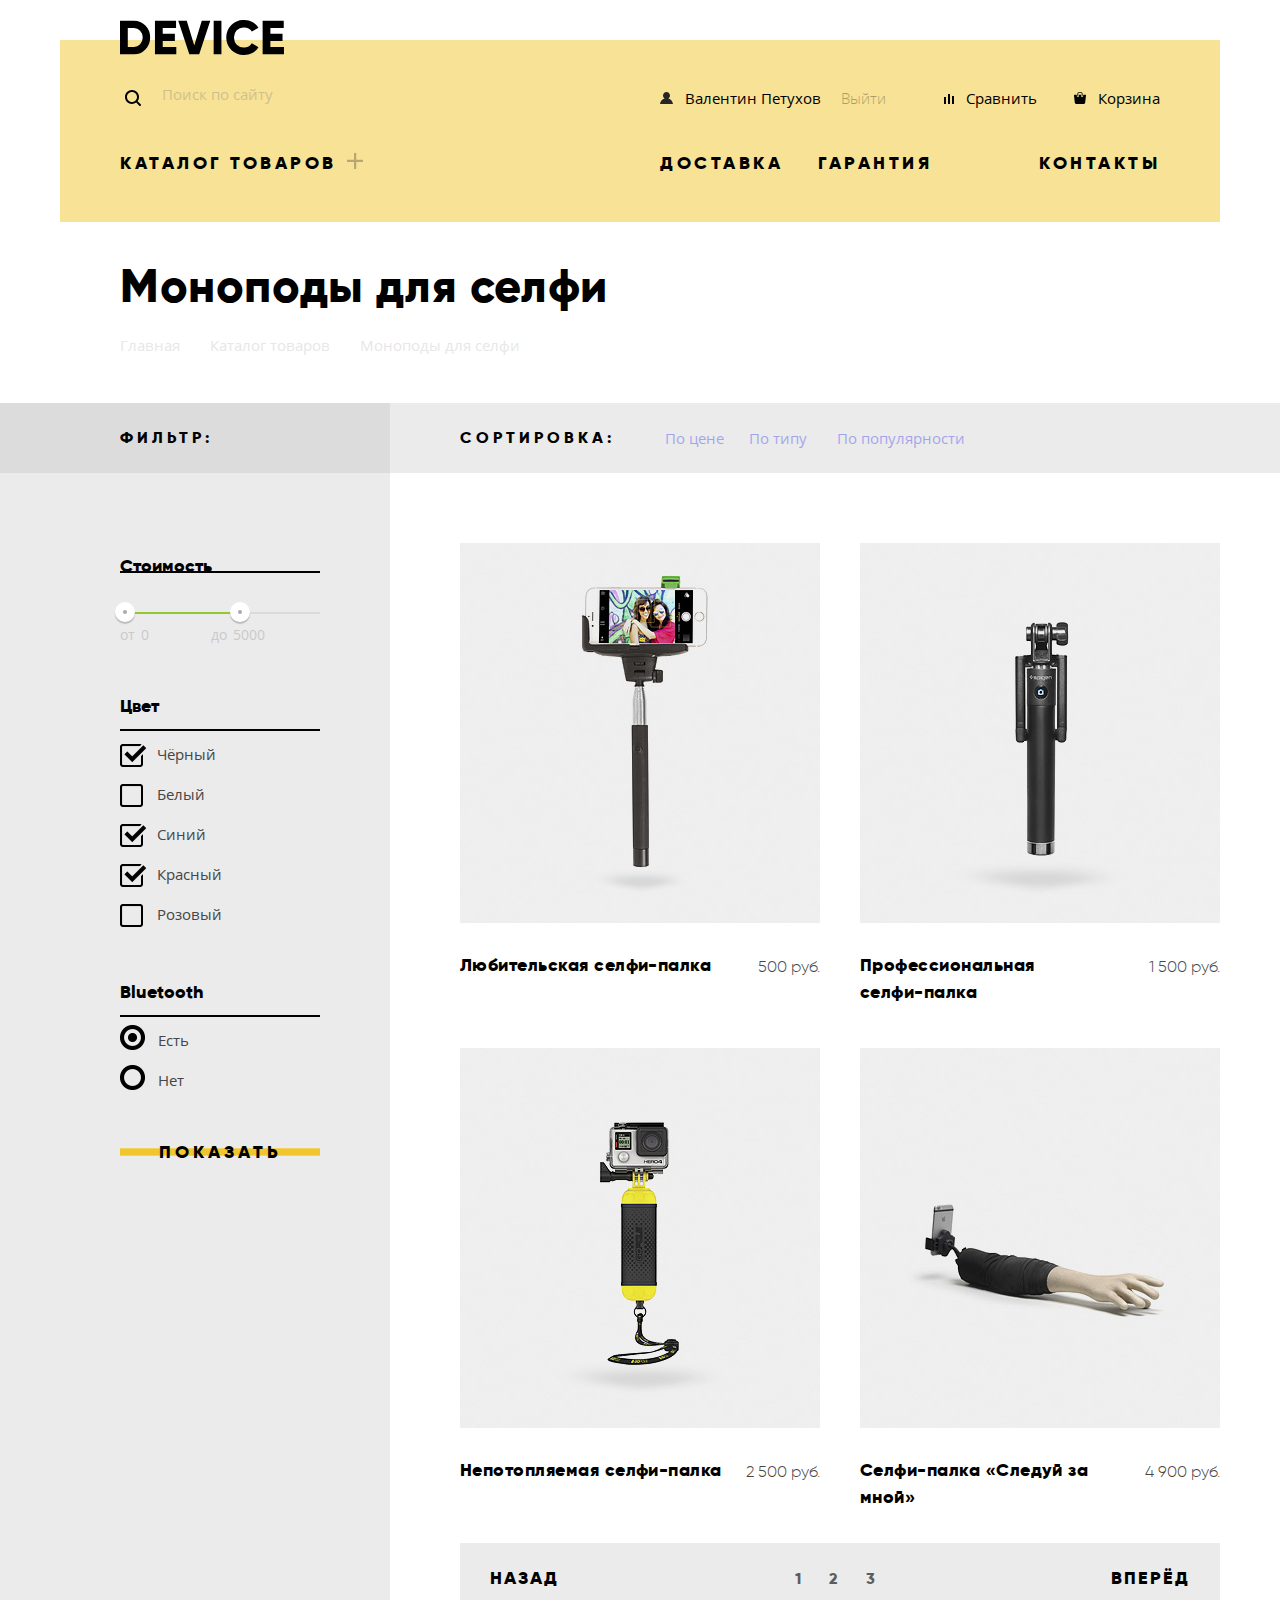
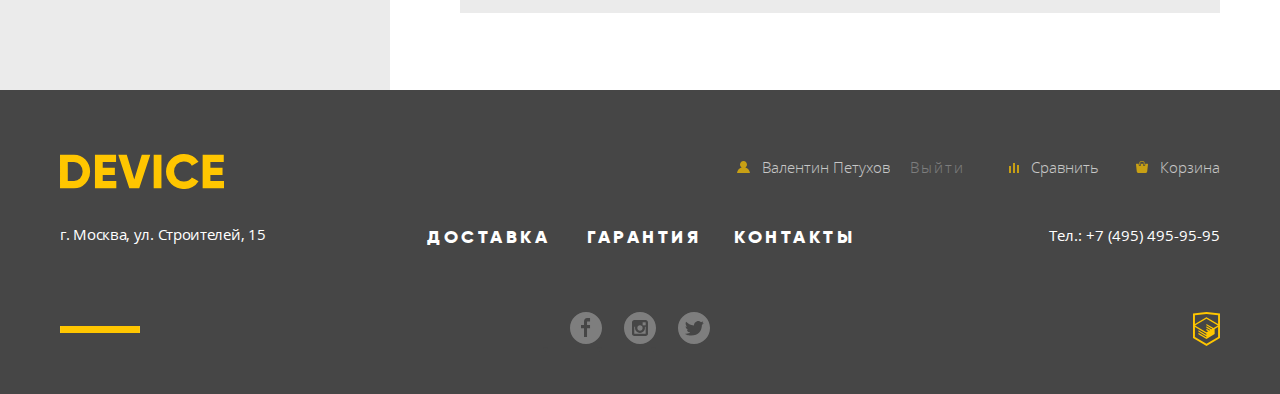
==== commit 07294236: "Минификация style.css" ====
--- a/catalog.html
+++ b/catalog.html
@@ -3,217 +3,309 @@
   <head>
     <meta charset="utf-8">
     <link href="css/normalize.css" rel="stylesheet">
-    <link rel="stylesheet" href="css/style.css">
+    <link rel="stylesheet" href="css/minified-style.css">
     <title>Device</title>
   </head>
 
   <body>
-    <header class="main-header">
-      <nav class="main-navigation">
-        <a class="logo-icon" href="index.html">
-          <img src="img/logo-icon.svg" width="164" height="35" alt="Интернет-магазин гаджетов Device">
-        </a>
+    <div class="container">
+      <header class="main-header">
+        <nav class="main-navigation main-navigation-catalog">
+          <a class="logo-icon logo-icon-header" href="index.html">
+            <img src="img/logo-icon.svg" width="164" height="35" alt="Интернет-магазин гаджетов Device">
+          </a>
+          <div class="user-interface">
+            <form class="search-form" action="https://echo.htmlacademy.ru" method="get">
+              <label class="visually-hidden" for="search">Поиск по сайту</label>
+              <input class="search-line" type="search" name="search" placeholder="Поиск по сайту" id="search">
+              <input class="search-button" type="submit" name="search" value="Найти">
+              <div class="search-bar">
+              </div>
+            </form>
+            <ul class="user-navigation">
+              <li class="account">
+                <a class="username account-icon" href="#">Валентин Петухов</a>
+                <a class="account-icon log-out" href="#">Выйти</a>
+              </li>
+              <li class="compare">
+                <a class="compare-icon" href="#">Сравнить</a>
+              </li>
+              <li class="cart">
+                <a class="cart-icon" href="#">Корзина</a>
+              </li>
+            </ul>
+          </div>
+          <div class="site-navigation">
+            <div class="site-navigation-catalog page-catalog">
+              <a class="catalog" href="#">Каталог товаров</a>
+            </div>
+            <ul class="site-navigation-list no-bar">
+              <li>
+                <a href="#">Доставка</a>
+              </li>
+              <li class="site-navigation-list-warranty">
+                <a href="#">Гарантия</a>
+              </li>
+              <li>
+                <a href="#">Контакты</a>
+              </li>
+            </ul>
+          </div>
+          <div class="sub-menu-wrapper hidden">
+            <div class="sub-menu ">
+              <ul class="sub-menu-list">
+                <li>
+                  <a href="#">Виртуальная реальность</a>
+                </li>
+                <li>
+                  <a href="catalog.html">Моноподы для селфи</a>
+                </li>
+                <li>
+                  <a href="#">Экшн-камеры</a>
+                </li>
+              </ul>
+              <ul class="sub-menu-list">
+                <li>
+                  <a href="#">Фитнес-браслеты</a>
+                </li>
+                <li>
+                  <a href="#">Умные часы</a>
+                </li>
+              </ul>
+              <ul class="sub-menu-list">
+                <li>
+                  <a href="#">Квадрокоптеры</a>
+                </li>
+              </ul>
+            </div>
+          </div>
+        </nav>
+      </header>
+    </div>
 
-        <form class="search-form" action="https://echo.htmlacademy.ru" method="get">
-          <label class="visually-hidden" for="search">Поиск по сайту</label>
-          <input class="search-line" type="search" name="search" placeholder="Поиск по сайту" id="search">
-        </form>
-        <ul class="user-navigation">
-          <li class="account">
-            <a class="username account-icon" href="#">Валентин Петухов</a>
-            <a class="button-logout" href="#">Выйти</a>
-          </li>
-          <li class="compare">
-            <a class="compare-icon" href="#">Сравнить</a>
-          </li>
-          <li class="cart">
-            <a class="cart-icon" href="#">Корзина</a>
-          </li>
-        </ul>
-        <ul class="site-navigation">
-          <li>
-            <a class="catalog" href="#">Каталог товаров</a>
-            <ul class="sub-menu">
-              <li>
-                <a href="#">Виртуальная реальность</a>
-              </li>
-              <li>
-                <a href="catalog.html">Моноподы для селфи</a>
-              </li>
-              <li>
-                <a href="#">Экшн-камеры</a>
-              </li>
-              <li>
-                <a href="#">Фитнес-браслеты</a>
-              </li>
-              <li>
-                <a href="#">Умные часы</a>
-              </li>
-              <li>
-                <a href="#">Квадрокоптеры</a>
-              </li>
-            </ul>
-          </li>
-          <li>
-              <a href="#">Доставка</a>
-          </li>
-          <li>
-            <a href="#">Гарантия</a>
-          </li>
-          <li>
-            <a href="#">Контакты</a>
-          </li>
-        </ul>
-        </nav>
-    </header>
-
-    <main class="container">
-      <h2>Моноподы для селфи</h2>
-      <ul class="breadcrumbs">
-        <li>
-          <a href="index.html">Главная</a>
-        </li>
-        <li>
-          <a href="catalog.html">Каталог товаров</a>
-        </li>
-        <li class="breadcrumbs-current">
-          <a>Моноподы для селфи</a>
-        </li>
-      </ul>
-      <section class="filters">
-        <h2 class="visually-hidden">Фильтр товаров</h2>
-        <form class="filter-form" action="https://echo.htmlacademy.ru" method="get">
-          <fieldset>
-            <legend>Цвет</legend>
-            <label for="black">Чёрный</label>
-            <input type="checkbox" name="black" value="black" id="black" checked>
-            <label for="white">Белый</label>
-            <input type="checkbox" name="white" value="black" id="white">
-            <label for="blue">Синий</label>
-            <input type="checkbox" name="blue" value="blue" id="blue" checked>
-            <label for="red">Красный</label>
-            <input type="checkbox" name="red" value="red" id="red" checked>
-            <label for="pink">Розовый</label>
-            <input type="checkbox" name="pink" value="pink" id="pink">
-          </fieldset>
-          <fieldset>
-            <legend>Bluetooth</legend>
-            <label for="yes">Есть</label>
-            <input type="radio" name="bluetooth" id="yes" checked>
-            <label for="no">Нет</label>
-            <input type="radio" name="bluetooth" id="no">
-          </fieldset>
-          <button class="button" type="submit">Показать</button>
-        </form>
-      </section>
-      <section class="catalog">
-        <h2 class="visually-hidden">Список моноподов</h2>
-        <ul class="catalog-list">
-
-          <ul class="catalog-list">
-            <li>
-              <h3 class="visually-hidden">Товар: Любительская селфи-палка</h3>
-              <img src="img/item-1.jpg" width="360" height="380" alt="Любительская селфи-палка">
+    <main class="">
+      <div class="container">
+        <div class="breadcrumbs-wrapper">
+          <h2 class="">Моноподы для селфи</h2>
+          <ul class="breadcrumbs-list">
+            <li class="breadcrumbs-item">
+              <a href="index.html">Главная</a>
             </li>
-            <li>
-              <a href="#">Любительская селфи-палка</a>
-              <p class="price">500 руб.</p>
+            <li class="breadcrumbs-item">
+              <a href="catalog.html">Каталог товаров</a>
             </li>
-            <li>
-              <a class="button "href="#">В корзину</a>
-              <a href="#">Добавить к сравнению</a>
+            <li class="breadcrumbs-item breadcrumbs-current">
+              <a>Моноподы для селфи</a>
             </li>
           </ul>
-
-          <ul class="catalog-list">
-            <li>
-              <h3 class="visually-hidden">Товар: Профессиональная селфи-палка</h3>
-              <img src="img/item-2.jpg" width="360" height="380" alt="Профессиональная селфи-палка">
-            </li>
-            <li>
-              <a href="#">Профессиональная селфи-палка</a>
-              <p class="price">1500 руб.</p>
-            </li>
-            <li>
-              <a class="button "href="#">В корзину</a>
-              <a href="#">Добавить к сравнению</a>
-            </li>
-          </ul>
-
-          <ul class="catalog-list">
-            <li>
-              <h3 class="visually-hidden">Товар: Непотопляемая селфи-палка</h3>
-              <img src="img/item-3.jpg" width="360" height="380" alt="Непотопляемая селфи-палка">
-            </li>
-            <li>
-              <a href="#">Непотопляемая селфи-палка</a>
-              <p class="price">2500 руб.</p>
-            </li>
-            <li>
-              <a class="button "href="#">В корзину</a>
-              <a href="#">Добавить к сравнению</a>
-            </li>
-          </ul>
-
-          <ul class="catalog-list">
-            <li>
-              <h3 class="visually-hidden">Товар: Селфи-палка «Следуй за мной»</h3>
-              <img src="img/item-4.jpg" width="360" height="380" alt="Селфи-палка «Следуй за мной»">
-            </li>
-            <li>
-              <a href="#">Селфи-палка «Следуй за мной»</a>
-              <p class="price">4900 руб.</p>
-            </li>
-            <li>
-              <a class="button "href="#">В корзину</a>
-              <a href="#">Добавить к сравнению</a>
-            </li>
-          </ul>
-        </ul>
-      </section>
+        </div>
+      </div>
+      <div class="background-wrapper">
+        <div class="container">
+          <div class="filter-sort-header-wrapper">
+            <div class="filter-title">
+              <p>Фильтр:</p>
+            </div>
+            <div class="sort">
+              <p>Сортировка:</p>
+              <a class="sort-price" href="#">По цене</a>
+              <a class="sort-type" href="#">По типу</a>
+              <a class="sort-popularity" href="#">По популярности</a>
+              <div class="arrows">
+                <a class="arrow-up" href="#">
+                  <span class="visually-hidden">Сортировка вверх</span>
+                </a>
+                <a class="arrow-down" href="#">
+                  <span class="visually-hidden">Сортировка вниз</span>
+                </a>
+              </div>
+            </div>
+          </div>
+        </div>
+      </div>
+      <div class="background-wrapper-cards">
+        <div class="container">
+          <div class="catalog-wrapper">
+            <section class="filter">
+              <h2 class="visually-hidden">Фильтр товаров</h2>
+              <form class="filter-form" action="https://echo.htmlacademy.ru" method="get">
+                <fieldset class="fieldset fieldset-price">
+                  <legend>Стоимость</legend>
+                  <div class="range-controls">
+                    <div class="scale">
+                      <div class="bar"></div>
+                    </div>
+                    <div class="range-toggle range-toggle-min"></div>
+                    <div class="range-toggle range-toggle-max"></div>
+                  </div>
+                  <div class="price-controls">
+                    <label class="min-price">от <input type="text" name="min-price" value="0"></label>
+                    <label class="max-price">до <input type="text" name="max-price" value="5000"></label>
+                  </div>
+                </fieldset>
+                <fieldset class="fieldset fieldset-color">
+                  <legend>Цвет</legend>
+                  <input type="checkbox" name="black" value="black" id="black" checked>
+                  <label for="black">Чёрный</label>
+                  <input type="checkbox" name="white" value="white" id="white">
+                  <label for="white">Белый</label>
+                  <input type="checkbox" name="blue" value="blue" id="blue" checked>
+                  <label for="blue">Синий</label>
+                  <input type="checkbox" name="red" value="red" id="red" checked>
+                  <label for="red">Красный</label>
+                  <input type="checkbox" name="pink" value="pink" id="pink">
+                  <label for="pink">Розовый</label>
+                </fieldset>
+                <fieldset class="fieldset fieldset-bluetooth">
+                  <legend>Bluetooth</legend>
+                  <input type="radio" name="bluetooth" id="yes" value="on" checked>
+                  <label for="yes">Есть</label>
+                  <input type="radio" name="bluetooth" id="no" value="off">
+                  <label for="no">Нет</label>
+                </fieldset>
+                <input class="button filter-button" type="submit" name="submit" value="Показать">
+              </form>
+            </section>
+            <section class="catalog-section">
+              <h2 class="visually-hidden">Список моноподов</h2>
+              <div class="catalog-list">
+                <ul class="catalog-list-card">
+                  <li>
+                    <h3 class="visually-hidden">Товар: Любительская селфи-палка</h3>
+                    <img src="img/item-1.jpg" width="360" height="380" alt="Любительская селфи-палка">
+                  </li>
+                  <li class="card-footer">
+                    <a href="#">Любительская селфи-палка</a>
+                    <p class="price">500 руб.</p>
+                  </li>
+                  <li class="card-hover">
+                    <a class="button" href="#">В корзину</a>
+                    <p>
+                      <a class="add-to-compare" href="#">Добавить к сравнению</a>
+                    </p>
+                  </li>
+                </ul>
+                <ul class="catalog-list-card">
+                  <li>
+                    <h3 class="visually-hidden">Товар: Профессиональная селфи-палка</h3>
+                    <img src="img/item-2.jpg" width="360" height="380" alt="Профессиональная селфи-палка">
+                  </li>
+                  <li class="card-footer">
+                    <a href="#">Профессиональная <br> селфи-палка</a>
+                    <p class="price">1 500 руб.</p>
+                  </li>
+                  <li class="card-hover">
+                    <a class="button" href="#">В корзину</a>
+                    <p>
+                      <a class="add-to-compare" href="#">Добавить к сравнению</a>
+                    </p>
+                  </li>
+                </ul>
+                <ul class="catalog-list-card new">
+                  <li>
+                    <h3 class="visually-hidden">Товар: Непотопляемая селфи-палка</h3>
+                    <img src="img/item-3.jpg" width="360" height="380" alt="Непотопляемая селфи-палка">
+                  </li>
+                  <li class="card-footer">
+                    <a href="#">Непотопляемая селфи-палка</a>
+                    <p class="price">2 500 руб.</p>
+                  </li>
+                  <li class="card-hover">
+                    <a class="button" href="#">В корзину</a>
+                    <p>
+                      <a class="add-to-compare" href="#">Добавить к сравнению</a>
+                    </p>
+                  </li>
+                </ul>
+                <ul class="catalog-list-card">
+                  <li>
+                    <h3 class="visually-hidden">Товар: Селфи-палка «Следуй за мной»</h3>
+                    <img src="img/item-4.jpg" width="360" height="380" alt="Селфи-палка «Следуй за мной»">
+                  </li>
+                  <li class="card-footer">
+                    <a href="#">Селфи-палка «Следуй за <br> мной»</a>
+                    <p class="price">4 900 руб.</p>
+                  </li>
+                  <li class="card-hover">
+                    <a class="button" href="#">В корзину</a>
+                    <p>
+                      <a class="add-to-compare" href="#">Добавить к сравнению</a>
+                    </p>
+                  </li>
+                </ul>
+              </div>
+              <div class="catalog-pagination">
+                <a class="previous-next" href="#">
+                  <div class="previous-next-container">Назад</div>
+                </a>
+                <ul class="pages-wrapper">
+                  <li>
+                    <a href="#">1</a>
+                  </li>
+                  <li>
+                    <a href="#">2</a>
+                  </li>
+                  <li>
+                    <a href="#">3</a>
+                  </li>
+                </ul>
+                <a class="previous-next" href="#">
+                  <div class="previous-next-container">Вперёд</div>
+                </a>
+              </div>
+            </section>
+          </div>
+        </div>
+      </div>
     </main>
 
     <footer class="main-footer">
-      <a class="logo-icon" href="index.html">
-        <img src="img/logo-icon-footer.svg" width="164" height="35" alt="Интернет-магазин гаджетов Device">
-      </a>
-      <p class="adress">г. Москва, ул. Строителей, 15</p>
-
-      <nav class="footer-navigation">
-        <ul class="user-navigation-footer">
-          <li class="account">
-            <a class="username account-icon-footer" href="#">Валентин Петухов</a>
-            <a class="button-logout" href="#">Выйти</a>
-          </li>
-          <li class="compare">
-            <a class="compare-icon-footer" href="#">Сравнить</a>
-          </li>
-          <li class="cart">
-            <a class="cart-icon-footer" href="#">Корзина</a>
-          </li>
-        </ul>
-
-        <ul class="site-navigation site-navigation-footer">
-          <li>
-            <a href="#">Доставка</a>
-          </li>
-          <li>
-            <a href="#">Гарантия</a>
-          </li>
-          <li>
-            <a href="#">Контакты</a>
-          </li>
-        </ul>
-      </nav>
-      <ul class="social-network-list">
-        <li><a class="social-button social-button-fb" href="#"><span class="visually-hidden">Facebook</span></a></li>
-        <li><a class="social-button social-button-inst" href="#"><span class="visually-hidden">Instagram</span></a></li>
-        <li><a class="social-button social-button-tw" href="#"><span class="visually-hidden">Twitter</span></a></li>
-      </ul>
-      <p class="telephone">Тел.: +7 (495) 495-95-95</p>
-      <a class="html-academy-logo" href="https://htmlacademy.ru/">
-        <img src="img/html-academy-logo.svg" width="27" height="35" alt="Интернет-магазин гаджетов Device">
-      </a>
-    </footer>
+          <div class="container">
+            <div class="footer-wrapper">
+              <div class="footer-left">
+                <a class="logo-icon logo-icon-footer" href="index.html">
+                  <img src="img/logo-icon-footer.svg" width="164" height="35" alt="Интернет-магазин гаджетов Device">
+                </a>
+                <p class="adress">г. Москва, ул. Строителей, 15</p>
+              </div>
+              <div class="footer-mid">
+                <ul class="site-navigation site-navigation-footer">
+                    <li>
+                      <a href="#">Доставка</a>
+                    </li>
+                    <li>
+                      <a href="#">Гарантия</a>
+                    </li>
+                    <li>
+                      <a href="#">Контакты</a>
+                    </li>
+                  </ul>
+                <ul class="social-network-list">
+                  <li><a class="social-button social-button-fb" href="#"><span class="visually-hidden">Facebook</span></a></li>
+                  <li><a class="social-button social-button-inst" href="#"><span class="visually-hidden">Instagram</span></a></li>
+                  <li><a class="social-button social-button-tw" href="#"><span class="visually-hidden">Twitter</span></a></li>
+                </ul>
+              </div>
+              <div class="footer-right">
+                <ul class="user-navigation-footer">
+                  <li class="account account-logged">
+                    <a class="username account-icon-footer" href="#">Валентин Петухов</a>
+                    <a class="log-out" href="#">Выйти</a>
+                  </li>
+                  <li class="compare">
+                    <a class="compare-icon-footer" href="#">Сравнить</a>
+                  </li>
+                  <li class="cart">
+                    <a class="cart-icon-footer" href="#">Корзина</a>
+                  </li>
+                </ul>
+                <p class="telephone">Тел.: +7 (495) 495-95-95</p>
+                <a class="html-academy-logo" href="https://htmlacademy.ru/intensive/htmlcss">
+                  <img src="img/html-academy-logo.svg" width="27" height="35" alt="Интернет-магазин гаджетов Device">
+                </a>
+              </div>
+            </div>
+          </div>
+        </footer>
   </body>
 </html>
--- a/css/minified-style.css
+++ b/css/minified-style.css
@@ -0,0 +1 @@
+@font-face{font-family:Gilroy;src:url(../fonts/gilroyextrabold.woff2) format("woff2");font-weight:800;font-style:normal}@font-face{font-family:Gilroy;src:url(../fonts/gilroylight.woff2) format("woff2");font-weight:300;font-style:normal}@font-face{font-family:"Open Sans";src:url(../fonts/opensans.woff2) format("woff2");font-weight:400;font-style:normal}@font-face{font-family:"Open Sans";src:url(../fonts/opensanslight.woff2) format("woff2");font-weight:300;font-style:normal}*,::after,::before{-webkit-box-sizing:inherit;box-sizing:inherit}html{-webkit-box-sizing:border-box;box-sizing:border-box}.visually-hidden{position:absolute;width:1px;height:1px;margin:-1px;border:0;padding:0;clip:rect(0 0 0 0);overflow:hidden}.hidden{display:none}body{margin:0;padding:0;min-width:1200px;font-family:"Open Sans",Arial,sans-serif;font-size:15px;line-height:30px;font-weight:400;color:#464646}img{max-width:100%;height:auto}a{text-decoration:none}.brands-list,.breadcrumbs,.catalog-list,.site-navigation,.slide-switches,.user-navigation,.user-navigation-footer{list-style:none;padding:0;margin:0}.site-navigation a:focus,.site-navigation a:hover,.user-navigation a:focus,.user-navigation a:hover{opacity:.6}.site-navigation a:active{opacity:.3}.button-logout{opacity:.3}.button-logout:focus,.button-logout:hover{opacity:.6}.logo-icon-header{position:absolute;top:-20px;left:60px}.logo-icon:focus,.logo-icon:hover{opacity:.6}.logo-icon:active{opacity:.3}.search-form{padding-left:40px;margin-left:60px;margin-right:20px;min-width:500px;min-height:50px;position:relative;display:-webkit-box;display:-ms-flexbox;display:flex;-webkit-box-orient:horizontal;-webkit-box-direction:normal;-ms-flex-direction:row;flex-direction:row;-webkit-box-align:center;-ms-flex-align:center;align-items:center}.search-form::before{content:"";width:16px;height:17px;z-index:30;position:absolute;top:19px;left:5px;background-image:url(../img/search-icon.svg);background-repeat:no-repeat;background-position:left}.search-line{width:315px;letter-spacing:0;opacity:.3;border:none;outline:0;background-color:transparent;position:relative}.search-button{width:85px;height:50px;border:2px solid #000;background-color:#f7e296;outline:0;display:none}.search-bar{position:relative}.search-bar::after{content:"";position:absolute;right:0;bottom:-25px;display:none;z-index:1000;width:440px;height:2px;background-color:#000;background-position:center}.search-button:hover{background-color:#000;color:#fff}.search-button:active{opacity:.3}.search-line:focus,.search-line:hover{opacity:.6}.search-form input[type=search]:active+input[type=submit],.search-form input[type=search]:active~div[class=search-bar]::after,.search-form input[type=search]:focus+input[type=submit],.search-form input[type=search]:focus~div[class=search-bar]::after,.search-form input[type=submit]:active,.search-form input[type=submit]:active~div[class=search-bar]::after{display:inline-block}.account a:not(.log-out):active,.cart a:active,.compare a:active{opacity:.3}.account{-webkit-box-flex:3;-ms-flex-positive:3;flex-grow:3;padding:0;margin:0}.compare{margin-right:25px}.account-icon::before{content:"";width:13px;height:12px;margin-right:12px;background-image:url(../img/account-icon.svg);background-repeat:no-repeat;background-position:center;display:inline-block}.account-icon-exit{opacity:.3}.account-icon-exit::before{background-image:url("");width:0;height:0}.account-icon-footer::before{content:"";width:13px;height:12px;margin-right:12px;margin-left:12px;background-image:url(../img/account-icon-footer.svg);background-repeat:no-repeat;background-position:center;display:inline-block}.compare-icon::before{content:"";width:10px;height:10px;margin-right:12px;margin-left:12px;background-image:url(../img/compare-icon.svg);background-repeat:no-repeat;background-position:center;display:inline-block}.compare-icon-footer::before{content:"";width:10px;height:10px;margin-right:12px;margin-left:12px;background-image:url(../img/compare-icon-footer.svg);background-repeat:no-repeat;background-position:center;display:inline-block}.cart-icon::before{content:"";width:12px;height:12px;margin-right:12px;margin-left:12px;background-image:url(../img/cart-icon.svg);background-repeat:no-repeat;background-position:center;display:inline-block}.cart-icon-footer::before{content:"";width:12px;height:12px;margin-right:12px;margin-left:12px;background-image:url(../img/cart-icon-footer.svg);background-repeat:no-repeat;background-position:center;display:inline-block}.catalog{padding-right:40px}.catalog:hover .sub-menu{display:block}.catalog::after{content:"";width:16px;height:16px;margin-left:10px;background-image:url(../img/plus.png);background-repeat:no-repeat;background-position:center;display:inline-block;opacity:.3}.site-navigation a{font-family:Gilroy,Arial,sans-serif;font-weight:800;text-transform:uppercase;line-height:24px;font-size:18px;letter-spacing:3.5px;color:#000}.site-navigation-footer a{color:#fff}.sub-menu-wrapper{position:relative;min-height:125px;z-index:99;background-color:#f7e296}.sub-menu{margin:0;padding:0;margin-left:60px;margin-right:40px;position:absolute;z-index:100;display:-webkit-box;display:-ms-flexbox;display:flex;-webkit-box-orient:horizontal;-webkit-box-direction:normal;-ms-flex-direction:row;flex-direction:row;-webkit-box-pack:start;-ms-flex-pack:start;justify-content:flex-start;background-color:#f7e296}.sub-menu-list{padding:0;margin:0;list-style:none;min-width:220px;margin-right:20px}.sub-menu-list:nth-child(2){min-width:180px}.sub-menu a{padding:0;margin:0;font-family:"Open Sans",Arial,sans-serif;font-size:15px;line-height:40px;font-weight:400;color:#464646;letter-spacing:0;text-transform:none}.breadcrumbs-wrapper h2,.contacts h2,.info h2,.modal-feedback h2,.popular b{font-size:47px;font-family:Gilroy,Arial,sans-serif;line-height:48px;font-weight:800;letter-spacing:0;color:#000}.category{position:relative;display:block;padding-top:190px;width:160px;font-family:Gilroy,Arial,sans-serif;font-weight:800;text-transform:none;line-height:24px;font-size:18px;letter-spacing:1px;color:#000}.category::before{content:"";position:absolute;top:0;left:0;width:160px;height:160px;background-color:rgba(240,197,46,.5)}.category::after{content:"";position:absolute;top:0;left:0;width:160px;height:160px;background-repeat:no-repeat;background-position:center}.category:active::after{opacity:.3}.category:active::before,.category:focus::before,.category:hover::before{background-color:rgba(240,197,46,1)}.category-virtual::after{background-image:url(../img/category-virtual.png)}.category-monopod::after{background-image:url(../img/category-monopod.png);background-position:bottom}.category-actioncam::after{background-image:url(../img/category-actioncam.png)}.category-bracelet::after{background-image:url(../img/category-bracelet.png)}.category-watch::after{background-image:url(../img/category-watch.png)}.category-copters::after{background-image:url(../img/category-copters.png)}.partners-item{font-size:16px;font-family:Gilroy,Arial,sans-serif;font-weight:800;line-height:40px;color:#000}.header-with-bar{margin:0;margin-bottom:43px;position:relative;letter-spacing:-.2px;padding-top:52px}.header-with-bar::before{content:"";position:absolute;top:0;left:1px;width:80px;height:7px;background-color:#000}.user-navigation-footer a:not(.log-out){font-size:15px;font-family:"Open Sans",Arial,sans-serif;font-weight:300;color:#fff;line-height:30px;opacity:.7}.user-navigation-footer a:not(.log-out):hover{opacity:1}.user-navigation-footer a:not(.log-out):active{opacity:.3}.site-navigation-footer a:hover{opacity:0,7}.site-navigation-footer a:hover{opacity:0,3}.social-button{width:32px;height:32px;margin:10px;background-repeat:no-repeat;background-position:center;display:inline-block;opacity:.3}.social-button:focus,.social-button:hover{opacity:.6}.social-button:active{opacity:.1}.social-button-fb{background-image:url(../img/social-button-fb.svg)}.social-button-inst{background-image:url(../img/social-button-inst.svg)}.social-button-tw{background-image:url(../img/social-button-tw.svg)}.html-academy-logo:focus,.html-academy-logo:hover{opacity:.6}.html-academy-logo:active{opacity:.3}.button{width:260px;padding-top:5px;padding-bottom:5px;font-size:18px;text-align:center;vertical-align:middle;display:inline-block;font-family:Gilroy,Arial,sans-serif;font-weight:800;text-transform:uppercase;line-height:24px;color:#000;letter-spacing:5px;background-image:url(../img/bar-yellow.png);background-repeat:no-repeat;background-position:center;outline:0;border:0;background-color:transparent}.services-button{width:160px;padding-top:5px;padding-bottom:5px;margin-bottom:23px;font-size:18px;text-align:center;vertical-align:middle;display:inline-block;font-family:Gilroy,Arial,sans-serif;font-weight:800;text-transform:uppercase;line-height:24px;color:#000;letter-spacing:4px;background-image:url(../img/bar-yellow.png);background-repeat:no-repeat;background-position:center;outline:0;border:0;background-color:transparent}.filter .button,.modal-feedback .button{width:260px;padding-top:5px;padding-bottom:5px;font-size:18px;text-align:center;display:block;border:none;background-color:transparent;font-family:Gilroy,Arial,sans-serif;font-weight:800;text-transform:uppercase;line-height:24px;color:#000;letter-spacing:5px;background-image:url(../img/bar-yellow.png);background-repeat:no-repeat;background-position:center;outline:0}.button:focus,.button:hover,.services-button:hover{background-color:#f0c52e;background-size:auto;background-image:none}.button:active,button:active{color:rgba(0,0,0,.3)}.container{width:1200px;padding-left:20px;padding-right:20px;margin-left:auto;margin-right:auto}.main-navigation{position:relative;display:-webkit-box;display:-ms-flexbox;display:flex;-webkit-box-orient:vertical;-webkit-box-direction:normal;-ms-flex-direction:column;flex-direction:column;margin-top:40px;min-width:1160px;background-color:#f7e296}.site-navigation{padding:0;margin:0;display:-webkit-box;display:-ms-flexbox;display:flex;-webkit-box-orient:horizontal;-webkit-box-direction:normal;-ms-flex-direction:row;flex-direction:row;-webkit-box-pack:justify;-ms-flex-pack:justify;justify-content:space-between;-ms-flex-wrap:wrap;flex-wrap:wrap}.site-navigation-catalog{width:500px;margin-left:60px;margin-right:20px;margin-bottom:35px}.page-catalog{margin-bottom:44px}.site-navigation-list{padding:0;margin:0;list-style:none;margin-left:20px;margin-right:60px;min-width:500px;display:-webkit-box;display:-ms-flexbox;display:flex;-webkit-box-orient:horizontal;-webkit-box-direction:normal;-ms-flex-direction:row;flex-direction:row;-webkit-box-pack:justify;-ms-flex-pack:justify;justify-content:space-between}.site-navigation-list::after{content:"";width:130px;height:30px;margin-right:12px;position:absolute;top:210px;background-image:url(../img/bar-white.png);background-repeat:no-repeat;background-position:left;display:inline-block}.site-navigation-list-warranty{-webkit-box-flex:2;-ms-flex-positive:2;flex-grow:2;margin-left:35px}.site-navigation-warranty{width:160px}.user-interface{margin-bottom:28px;margin-top:30px;display:-webkit-box;display:-ms-flexbox;display:flex;-webkit-box-orient:horizontal;-webkit-box-direction:normal;-ms-flex-direction:row;flex-direction:row;-webkit-box-pack:justify;-ms-flex-pack:justify;justify-content:space-between}.user-navigation{padding:0;margin:0;margin-left:20px;margin-right:60px;padding-top:5px;min-width:500px;display:-webkit-box;display:-ms-flexbox;display:flex;-webkit-box-orient:horizontal;-webkit-box-direction:normal;-ms-flex-direction:row;flex-direction:row;-webkit-box-pack:justify;-ms-flex-pack:justify;justify-content:space-between;-ms-flex-wrap:nowrap;flex-wrap:nowrap}.user-navigation li{display:-webkit-box;display:-ms-flexbox;display:flex;-webkit-box-align:center;-ms-flex-align:center;align-items:center}.user-navigation a{font-size:15px;color:#000;line-height:30px;letter-spacing:normal}.popular{position:relative;padding:0;margin:0;list-style:none;min-width:1160px;margin-bottom:22px;display:-webkit-box;display:-ms-flexbox;display:flex;-webkit-box-orient:horizontal;-webkit-box-direction:normal;-ms-flex-direction:row;flex-direction:row;-webkit-box-pack:justify;-ms-flex-pack:justify;justify-content:space-between}.popular-list{margin:0;padding:0;list-style:none;margin-bottom:90px}.popular-slider-controls label{display:inline-block;width:12px;height:12px;margin-right:20px;vertical-align:top;background-color:transparent;border:1px solid #000;border-radius:50%;cursor:pointer}.popular-slider-controls{position:absolute;right:65px;top:218px;z-index:20;font-size:0}.popular-slide{display:none}#product-1:checked~.container #slide-1,#product-2:checked~.container #slide-2,#product-3:checked~.container #slide-3{display:block}#product-1:checked~.container label[for=product-1],#product-2:checked~.container label[for=product-2],#product-3:checked~.container label[for=product-3]{border:1px solid #000;background-color:#000;-webkit-box-shadow:0 0 0 3px inset #fff;box-shadow:0 0 0 3px inset #fff}.popular-wrapper{position:relative;min-width:500px;margin-left:600px;margin-right:60px;display:-webkit-box;display:-ms-flexbox;display:flex;-webkit-box-orient:vertical;-webkit-box-direction:normal;-ms-flex-direction:column;flex-direction:column}.popular-wrapper b{min-width:505px;letter-spacing:0;position:absolute;top:-30px;line-height:56px;letter-spacing:.6px}.popular-wrapper p{margin-top:100px;margin-bottom:40px;letter-spacing:0}.slide1::before{content:"";width:384px;height:486px;position:absolute;right:625px;top:-110px;background-image:url(../img/slider-1.png);background-repeat:no-repeat}.slide2::before{content:"";width:345px;height:485px;position:absolute;right:620px;top:-120px;background-image:url(../img/slider-2.png);background-repeat:no-repeat}.slide3::before{content:"";width:526px;height:334px;position:absolute;right:550px;top:-60px;background-image:url(../img/slider-3.png);background-repeat:no-repeat}.slide-number{font-family:Gilroy,Arial,sans-serif;font-size:180px;font-weight:800;color:#fff;letter-spacing:1px;position:absolute;top:-48px;right:-13px}.popular-button{width:220px;margin-top:8px;margin-bottom:52px;letter-spacing:4px}.table-container{display:-webkit-box;display:-ms-flexbox;display:flex;-webkit-box-orient:horizontal;-webkit-box-direction:normal;-ms-flex-direction:row;flex-direction:row;-webkit-box-pack:start;-ms-flex-pack:start;justify-content:flex-start;width:420px}.table-container div{min-width:120px;margin-right:20px}.table-container div:nth-child(1){margin-right:40px}.table-container b{position:relative;top:0;font-family:Gilroy,Arial,sans-serif;font-size:36px;line-height:48px;font-weight:300;color:#000}.table-container p{margin-top:0;margin-bottom:0;font-family:"Open Sans",Arial,sans-serif;font-size:13px;letter-spacing:0}.categories-list{padding:0;margin:0;list-style:none;min-width:1160px;margin-bottom:165px;display:-webkit-box;display:-ms-flexbox;display:flex;-webkit-box-orient:horizontal;-webkit-box-direction:normal;-ms-flex-direction:row;flex-direction:row;-webkit-box-pack:justify;-ms-flex-pack:justify;justify-content:space-between}.categories-list a{letter-spacing:0}.services-wrapper{width:100%;background-image:-webkit-gradient(linear,left top,left bottom,color-stop(6%,#fff),color-stop(0,#e5e5e5));background-image:-webkit-linear-gradient(top,#fff 6%,#e5e5e5 0);background-image:-o-linear-gradient(top,#fff 6%,#e5e5e5 0);background-image:linear-gradient(to bottom,#fff 6%,#e5e5e5 0)}.services{padding:0;margin:0;list-style:none;min-width:1160px;display:-webkit-box;display:-ms-flexbox;display:flex;-webkit-box-orient:horizontal;-webkit-box-direction:normal;-ms-flex-direction:row;flex-direction:row}.services-slider-list{margin:0;padding:0;list-style:none;width:460px;margin-left:100px;padding-left:16px;-webkit-box-ordinal-group:3;-ms-flex-order:2;order:2}.services-slider-list h3{margin:0;font-family:Gilroy,Arial,sans-serif;font-size:47px;font-weight:800;color:#000;letter-spacing:1px;margin-bottom:40px}.services-slider-list p{margin:0;color:#464646;font-family:"Open Sans",Arial,sans-serif;font-size:15px;font-weight:400;letter-spacing:0;margin-bottom:145px}.slide-services{width:460px}.slider-switches-services{padding:0;margin:0;list-style:none;position:relative;min-width:285px}.slider-switches-services::after{content:"";position:absolute;right:0;top:-82px;width:7px;height:320px;background-color:#000}.slider-switches-services label{display:block;padding:8px;cursor:pointer}.slide-services{display:none}#service-1:checked~.services-wrapper #delivery,#service-2:checked~.services-wrapper #warranty,#service-3:checked~.services-wrapper #credit{display:block}#service-1:checked~.services-wrapper label[for=service-1],#service-2:checked~.services-wrapper label[for=service-2],#service-3:checked~.services-wrapper label[for=service-3],.services-button:active{background-color:#000;color:#f7e184;background-image:none}.services-button:active::after{content:"";position:absolute;left:160px;top:0;width:120px;height:40px;background-color:#000}.services-button:nth-child(2):active::after{top:63px}.services-button:nth-child(3):active::after{top:126px}#service-1:checked~.services-wrapper label[for=service-1]::after,#service-2:checked~.services-wrapper label[for=service-2]::after,#service-3:checked~.services-wrapper label[for=service-3]::after{content:"";position:absolute;left:160px;top:0;width:120px;height:40px;background-color:#000}#service-2:checked~.services-wrapper label[for=service-2]::after{top:63px}#service-3:checked~.services-wrapper label[for=service-3]::after{top:126px}.slide-services{padding:0;margin:0;list-style:none;position:relative}.slide-services::after{content:"";position:absolute;top:-15px;right:-265px;width:200px;height:200px;background-repeat:no-repeat;background-position:center}.delivery::after{background-image:url(../img/services-delivery.svg)}.warranty::after{background-image:url(../img/services-warranty.svg)}.credit::after{background-image:url(../img/services-credit.svg)}.brands{margin-bottom:84px}.brands-list{padding:0;margin-top:95px;list-style:none;display:-webkit-box;display:-ms-flexbox;display:flex;-webkit-box-orient:horizontal;-webkit-box-direction:normal;-ms-flex-direction:row;flex-direction:row;-webkit-box-pack:justify;-ms-flex-pack:justify;justify-content:space-between}.brands-item{margin:0 19px}.brands-item a{-webkit-filter:grayscale(1);filter:grayscale(1);opacity:.2}.brands-item a:hover{-webkit-filter:none;filter:none;opacity:1}.section-wrapper{padding:0;margin:0;min-width:1160px;margin-bottom:35px;padding-right:20px;display:-webkit-box;display:-ms-flexbox;display:flex;-webkit-box-orient:horizontal;-webkit-box-direction:normal;-ms-flex-direction:row;flex-direction:row;-webkit-box-pack:justify;-ms-flex-pack:justify;justify-content:space-between}.info{width:560px;display:-webkit-box;display:-ms-flexbox;display:flex;-webkit-box-orient:vertical;-webkit-box-direction:normal;-ms-flex-direction:column;flex-direction:column}.contacts{width:560px;margin-left:20px;display:-webkit-box;display:-ms-flexbox;display:flex;-webkit-box-orient:vertical;-webkit-box-direction:normal;-ms-flex-direction:column;flex-direction:column}.contacts p,.info p{margin:0;padding:0;margin-bottom:30px}.contacts .button,.info .button{margin-top:43px;margin-bottom:50px;letter-spacing:4px}.partners{padding:0;margin:0;margin-top:35px;margin-bottom:15px;padding-left:35px;list-style:circle}.index-map{padding-top:10px;margin-bottom:20px}.main-footer{width:auto;padding-bottom:1px;background-color:#464646}.main-footer p{color:#fff}.footer-wrapper{margin-bottom:30px;display:-webkit-box;display:-ms-flexbox;display:flex;-webkit-box-orient:horizontal;-webkit-box-direction:normal;-ms-flex-direction:row;flex-direction:row}.footer-left{min-width:300px;padding-top:4px;margin-right:60px;display:-webkit-box;display:-ms-flexbox;display:flex;-webkit-box-orient:vertical;-webkit-box-direction:normal;-ms-flex-direction:column;flex-direction:column}.logo-icon-footer{margin-top:60px}.adress{letter-spacing:-.3px;margin-top:21px;position:relative}.adress::after{content:"";width:300px;height:50px;position:absolute;top:85px;background-image:url(../img/bar-yellow-footer.png);background-repeat:no-repeat;background-position:left;display:block}.footer-mid{min-width:440px;display:-webkit-box;display:-ms-flexbox;display:flex;-webkit-box-orient:vertical;-webkit-box-direction:normal;-ms-flex-direction:column;flex-direction:column}.site-navigation-footer{margin-top:132px;display:-webkit-box;display:-ms-flexbox;display:flex;-webkit-box-orient:horizontal;-webkit-box-direction:normal;-ms-flex-direction:row;flex-direction:row;-webkit-box-pack:justify;-ms-flex-pack:justify;justify-content:space-between;-ms-flex-wrap:nowrap;flex-wrap:nowrap}.site-navigation-footer li{min-width:120px;margin-left:7px;margin-right:27px}.site-navigation-footer li:nth-child(2){margin-left:13px;margin-right:20px}.social-network-list{padding:0;margin:0;width:160px;padding-top:50px;margin-left:140px;display:-webkit-box;display:-ms-flexbox;display:flex;-webkit-box-orient:horizontal;-webkit-box-direction:normal;-ms-flex-direction:row;flex-direction:row;-webkit-box-pack:justify;-ms-flex-pack:justify;justify-content:space-between}.footer-right{min-width:360px;display:-webkit-box;display:-ms-flexbox;display:flex;-webkit-box-orient:vertical;-webkit-box-direction:normal;-ms-flex-direction:column;flex-direction:column;-webkit-box-pack:start;-ms-flex-pack:start;justify-content:flex-start;-webkit-box-align:end;-ms-flex-align:end;align-items:flex-end}.user-navigation-footer{margin-top:62px;min-width:360px;margin-bottom:23px;position:relative;display:-webkit-box;display:-ms-flexbox;display:flex;-webkit-box-orient:horizontal;-webkit-box-direction:normal;-ms-flex-direction:row;flex-direction:row;-webkit-box-pack:end;-ms-flex-pack:end;justify-content:flex-end}.account-icon-footer{padding-left:25px}.telephone{margin-bottom:62px}.modal-feedback{min-width:960px;margin-left:120px;margin-right:120px;margin-bottom:50px;margin-top:50px;padding-left:60px;padding-right:60px;padding-top:90px;position:relative;display:-webkit-box;display:-ms-flexbox;display:flex;-webkit-box-orient:horizontal;-webkit-box-direction:normal;-ms-flex-direction:row;flex-direction:row;-ms-flex-wrap:nowrap;flex-wrap:nowrap;-webkit-box-shadow:0 0 25px 1px #000;box-shadow:0 0 25px 1px #000}.feedback-top-container{display:-webkit-box;display:-ms-flexbox;display:flex;-webkit-box-orient:horizontal;-webkit-box-direction:normal;-ms-flex-direction:row;flex-direction:row}.feedback-container{width:360px;margin-left:40px;margin-bottom:35px;display:-webkit-box;display:-ms-flexbox;display:flex;-webkit-box-orient:vertical;-webkit-box-direction:normal;-ms-flex-direction:column;flex-direction:column}.big{width:760px}.feedback-container label{font-family:Gilroy,Arial,sans-serif;font-size:18px;font-weight:800}.feedback-email,.feedback-name{height:50px;border:none;background-color:#f2f2f2}.feedback-comment,.feedback-email,.feedback-name{padding-left:20px}.feedback-comment{margin-bottom:35px;padding-top:10px;border:none;background-color:#f2f2f2}.feedback-comment:hover,.feedback-email:hover,.feedback-name:hover{background-color:#ebebeb}.feedback-comment:active,.feedback-comment:focus,.feedback-email:active,.feedback-email:focus,.feedback-name:active,.feedback-name:focus{background-color:#fff;border:3px #f8e297 solid}.feedback-email:invalid,feedback-name:invalid{background-color:#f6dad9;border:none}.modal-map{margin-left:120px;margin-right:120px;margin-bottom:50px;margin-top:50px;width:960px;position:relative;display:-webkit-box;display:-ms-flexbox;display:flex;-webkit-box-orient:horizontal;-webkit-box-direction:normal;-ms-flex-direction:row;flex-direction:row;-webkit-box-pack:justify;-ms-flex-pack:justify;justify-content:space-between;-webkit-box-shadow:0 0 25px 1px #000;box-shadow:0 0 25px 1px #000}.modal-close{width:55px;height:55px;border:none;background-color:transparent;position:absolute;top:20px;right:20px;background-image:url(../img/modal-close.svg);background-repeat:no-repeat;background-position:center;display:inline-block;opacity:.5;outline:0}.modal-close:focus,.modal-close:hover{opacity:1}.modal-close:active{opacity:.3}.main-navigation-catalog{margin-bottom:40px}.breadcrumbs-wrapper{min-width:1160px;margin-bottom:43px;padding-left:60px}.breadcrumbs-wrapper h2{margin-bottom:20px;letter-spacing:.6px}.breadcrumbs-item a{color:#e7e7e7}.breadcrumbs-item a:hover{color:#b1b1b1}.breadcrumbs-item a:active,.breadcrumbs-item a:focus{color:#eee}.breadcrumbs-list{display:-webkit-box;display:-ms-flexbox;display:flex;padding:0;margin:0;list-style:none}.breadcrumbs-item{position:relative;padding-right:25px;margin-right:5px}.breadcrumbs-item::after{content:"";width:20px;height:20px;position:absolute;top:6px;right:0;background-image:url(../img/breadscrumbs-arrow.svg);background-repeat:no-repeat;background-position:center}.breadcrumbs-item::after{content:"";width:20px;height:20px;position:absolute;top:6px;right:0;background-image:url(../img/breadscrumbs-arrow.svg);background-repeat:no-repeat;background-position:center}.breadcrumbs-current::after{background-image:url("")}.log-out::before{display:none;background-image:none}.no-bar::after{content:none}.background-wrapper{width:auto;background-image:-webkit-gradient(linear,left top,right top,color-stop(50%,#dcdcdc),color-stop(50%,#ebebeb));background-image:-webkit-linear-gradient(left,#dcdcdc 50%,#ebebeb 50%);background-image:-o-linear-gradient(left,#dcdcdc 50%,#ebebeb 50%);background-image:linear-gradient(to right,#dcdcdc 50%,#ebebeb 50%)}.filter-sort-header-wrapper{min-width:1160px;min-height:70px;display:-webkit-box;display:-ms-flexbox;display:flex;-webkit-box-orient:horizontal;-webkit-box-direction:normal;-ms-flex-direction:row;flex-direction:row}.filter-title{width:330px;padding-left:60px;display:-webkit-box;display:-ms-flexbox;display:flex;-webkit-box-align:center;-ms-flex-align:center;align-items:center;background-color:#dcdcdc}.filter-title p,.sort p{margin:0;font-family:Gilroy,Arial,sans-serif;font-size:16px;font-weight:800;text-transform:uppercase;letter-spacing:4px;color:#000;vertical-align:middle}.sort{width:830px;padding-left:70px;background-color:#ebebeb;display:-webkit-box;display:-ms-flexbox;display:flex;-webkit-box-orient:horizontal;-webkit-box-direction:normal;-ms-flex-direction:row;flex-direction:row;-webkit-box-align:center;-ms-flex-align:center;align-items:center}.sort-price{margin-left:50px}.sort-type{margin-left:25px;padding-right:25px}.sort-popularity{margin-left:5px}.sort-popularity,.sort-price,.sort-type{opacity:.3}.sort-popularity:hover,.sort-price:hover,.sort-type:hover{opacity:.6}.sort-popularity:active,.sort-popularity:focus,.sort-popularity:visited,.sort-price:active,.sort-price:focus,.sort-price:visited,.sort-type:active,.sort-type:focus,.sort-type:visited{opacity:1;color:#000}.arrows{min-width:40px;margin-left:auto;display:-webkit-box;display:-ms-flexbox;display:flex;-webkit-box-orient:horizontal;-webkit-box-direction:normal;-ms-flex-direction:row;flex-direction:row;-webkit-box-pack:justify;-ms-flex-pack:justify;justify-content:space-between}.arrow-up{opacity:.2;margin:0 0;padding:0 0;width:12px;height:12px;display:inline-block;background-image:url(../img/arrow-up.svg);background-repeat:no-repeat;background-position:center}.arrow-down{opacity:.2;margin:0;padding:0;width:12px;height:12px;display:inline-block;background-image:url(../img/arrow-down.svg);background-repeat:no-repeat;background-position:center}.arrow-down:hover,.arrow-up:hover{opacity:.4}.arrow-down:active,.arrow-down:focus,.arrow-down:visited,.arrow-up:active,.arrow-up:focus,.arrow-up:visited{opacity:1}.background-wrapper-cards{width:auto;background-image:-webkit-gradient(linear,left top,right top,color-stop(50%,#ebebeb),color-stop(50%,#fff));background-image:-webkit-linear-gradient(left,#ebebeb 50%,#fff 50%);background-image:-o-linear-gradient(left,#ebebeb 50%,#fff 50%);background-image:linear-gradient(to right,#ebebeb 50%,#fff 50%)}.filter{width:330px;padding-top:78px;padding-left:60px}.filter-form{width:200px;padding-right:70px;display:-webkit-box;display:-ms-flexbox;display:flex;-webkit-box-orient:vertical;-webkit-box-direction:normal;-ms-flex-direction:column;flex-direction:column}.fieldset{border:none;margin:0;padding:0;position:relative;display:-webkit-box;display:-ms-flexbox;display:flex;-webkit-box-orient:vertical;-webkit-box-direction:normal;-ms-flex-direction:column;flex-direction:column}.fieldset::before{content:"";width:200px;height:2px;position:absolute;top:-10px;background-color:#000}.fieldset-price{margin-bottom:40px;display:-webkit-box;display:-ms-flexbox;display:flex;-webkit-box-orient:vertical;-webkit-box-direction:normal;-ms-flex-direction:column;flex-direction:column}.price-controls label{font-size:14px;opacity:.2}.price-controls input{width:50px;margin:0;color:inherit;font:inherit;background:0 0;border:none}.range-controls{min-width:200px;margin-top:31px;margin-bottom:5px;position:relative}.range-controls .scale{height:2px;background:#dbdbdb}.range-controls .bar{width:60%;height:2px;background:#91c92f}.range-toggle{position:absolute;top:0;width:20px;height:20px;-webkit-transform:translate(-50%,-50%);-ms-transform:translate(-50%,-50%);transform:translate(-50%,-50%);background:#ababab;border:8px solid #fff;border-radius:50%;-webkit-box-shadow:0 2px 1px 0 rgba(0,1,1,.2);box-shadow:0 2px 1px 0 rgba(0,1,1,.2);cursor:pointer}.range-toggle:hover{width:18px;height:18px}.range-toggle-min{left:5px}.range-toggle-max{left:60%}.min-price{margin-right:18px}.fieldset-color{margin-bottom:38px;display:-webkit-box;display:-ms-flexbox;display:flex;-webkit-box-orient:vertical;-webkit-box-direction:normal;-ms-flex-direction:column;flex-direction:column}.fieldset-bluetooth{margin-bottom:30px}.fieldset-bluetooth input,.fieldset-color input{display:none}.fieldset-bluetooth label,.fieldset-color label{margin-bottom:10px}.fieldset-bluetooth legend,.fieldset-color legend{margin-bottom:18px}.card-footer a,.catalog-pagination a,.fieldset-bluetooth legend,.fieldset-color legend,.fieldset-price legend{font-family:Gilroy,Arial,sans-serif;font-size:18px;font-weight:800;color:#000}.fieldset-color input[type=checkbox]+label::before{content:"";width:27px;height:23px;margin-right:10px;vertical-align:middle;display:inline-block;background-image:url(../img/checkbox-off.svg);background-repeat:no-repeat;background-position:left}.fieldset-color input[type=checkbox]:checked+label::before{background-image:url(../img/checkbox-on.svg)}.fieldset-bluetooth input[type=radio]+label::before{content:"";width:25px;height:25px;margin-right:13px;vertical-align:top;display:inline-block;background-image:url(../img/radio-off.svg);background-repeat:no-repeat;background-position:center}.fieldset-bluetooth input[type=radio]:checked+label::before{background-image:url(../img/radio-on.svg)}.fieldset-bluetooth input+label:hover::before,.fieldset-color input+label:hover::before{opacity:.6}.fieldset-bluetooth input:disabled+label:hover::before,.fieldset-color input:disabled+label:hover::before{opacity:.25}.button.filter-button{width:200px;letter-spacing:4px}.catalog-wrapper{min-width:1160px;display:-webkit-box;display:-ms-flexbox;display:flex;-webkit-box-orient:horizontal;-webkit-box-direction:normal;-ms-flex-direction:row;flex-direction:row;-webkit-box-pack:start;-ms-flex-pack:start;justify-content:flex-start}.catalog-section{padding:0;margin:0;width:830px;padding-top:70px;padding-left:30px;display:-webkit-box;display:-ms-flexbox;display:flex;-webkit-box-orient:horizontal;-webkit-box-direction:normal;-ms-flex-direction:row;flex-direction:row;-ms-flex-wrap:wrap;flex-wrap:wrap;-webkit-box-pack:start;-ms-flex-pack:start;justify-content:flex-start;background-color:#fff}.catalog-list{padding:0;margin:0;list-style:none;display:-webkit-box;display:-ms-flexbox;display:flex;-webkit-box-orient:horizontal;-webkit-box-direction:normal;-ms-flex-direction:row;flex-direction:row;-ms-flex-wrap:wrap;flex-wrap:wrap}.catalog-list-card{padding:0;margin:0;list-style:none;position:relative;margin-bottom:22px}.catalog-list-card:last-child{margin-bottom:12px}.catalog-list-card li{margin:0;padding:0;margin-bottom:20px;margin-left:40px}.card-footer{display:-webkit-box;display:-ms-flexbox;display:flex;-webkit-box-orient:horizontal;-webkit-box-direction:normal;-ms-flex-direction:row;flex-direction:row;-webkit-box-pack:justify;-ms-flex-pack:justify;justify-content:space-between;-webkit-box-align:start;-ms-flex-align:start;align-items:flex-start}.card-footer a{letter-spacing:.47px;line-height:27px}.price{margin:0;color:#464646;font-size:16px;font-family:Gilroy,Arial,sans-serif;letter-spacing:0;-ms-flex-item-align:start;align-self:flex-start}.catalog-pagination{min-width:760px;min-height:70px;margin-left:40px;margin-bottom:77px;display:-webkit-box;display:-ms-flexbox;display:flex;-webkit-box-orient:horizontal;-webkit-box-direction:normal;-ms-flex-direction:row;flex-direction:row;-webkit-box-pack:justify;-ms-flex-pack:justify;justify-content:space-between;-webkit-box-align:center;-ms-flex-align:center;align-items:center;background-color:#ebebeb}.catalog-pagination a{text-transform:uppercase}.previous-next{padding-left:30px;padding-right:30px;letter-spacing:2px;height:70px;display:-webkit-box;display:-ms-flexbox;display:flex;-webkit-box-orient:vertical;-webkit-box-direction:normal;-ms-flex-direction:column;flex-direction:column;-webkit-box-pack:center;-ms-flex-pack:center;justify-content:center}.previous-next:hover{background-color:#d9d9d9}.previous-next:visited .previous-next-container{opacity:.3}.pages-wrapper{padding:0;margin:0;list-style:none;min-width:80px;display:-webkit-box;display:-ms-flexbox;display:flex;-webkit-box-orient:horizontal;-webkit-box-direction:normal;-ms-flex-direction:row;flex-direction:row;-webkit-box-pack:justify;-ms-flex-pack:justify;justify-content:space-between}.pages-wrapper a{opacity:.6;font-size:16px}.pages-wrapper a:hover,.pages-wrapper a:visited{opacity:1}.account-logged{position:absolute;right:230px;min-width:290px;display:-webkit-box;display:-ms-flexbox;display:flex;-webkit-box-orient:horizontal;-webkit-box-direction:normal;-ms-flex-direction:row;flex-direction:row}.log-out{padding-left:0;margin-left:20px;opacity:.3;font-size:15px;font-family:"Open Sans",Arial,sans-serif;font-weight:300;color:#fff;line-height:30px;letter-spacing:2px}.log-out:hover{opacity:1}.log-out:active{opacity:.1}.card-hover{width:360px;height:380px;position:absolute;top:0;right:0;display:none;-webkit-box-orient:vertical;-webkit-box-direction:normal;-ms-flex-direction:column;flex-direction:column;-webkit-box-align:center;-ms-flex-align:center;align-items:center;-webkit-box-pack:center;-ms-flex-pack:center;justify-content:center;background-color:rgba(242,242,242,.7)}.catalog-list-card:hover .card-hover{display:-webkit-box;display:-ms-flexbox;display:flex}.add-to-compare{color:#a3a3a3}.add-to-compare:hover{color:#010101}.add-to-compare:active,.add-to-compare:focus{color:#ddd}.new::after{content:"";margin:20px;width:62px;height:62px;position:absolute;top:0;right:0;background-image:url(../img/new.png);background-position:center;background-repeat:no-repeat}
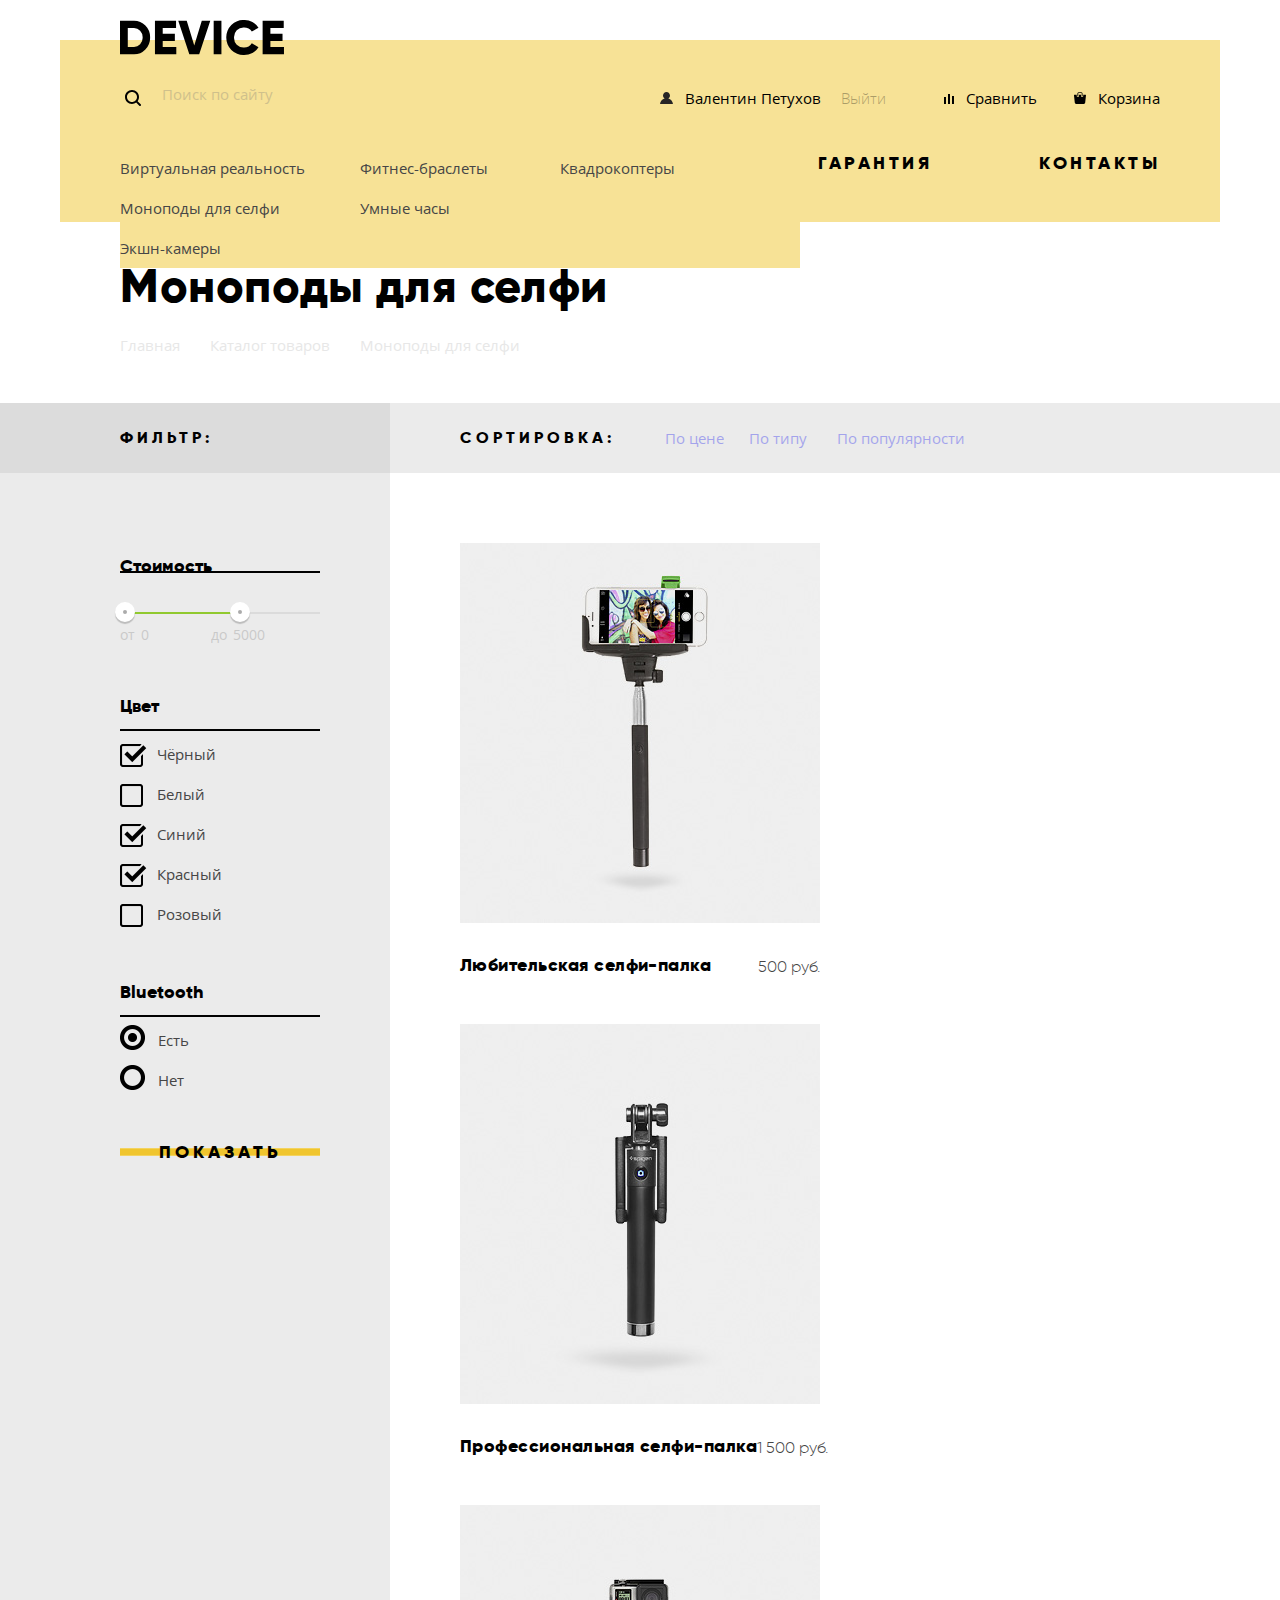
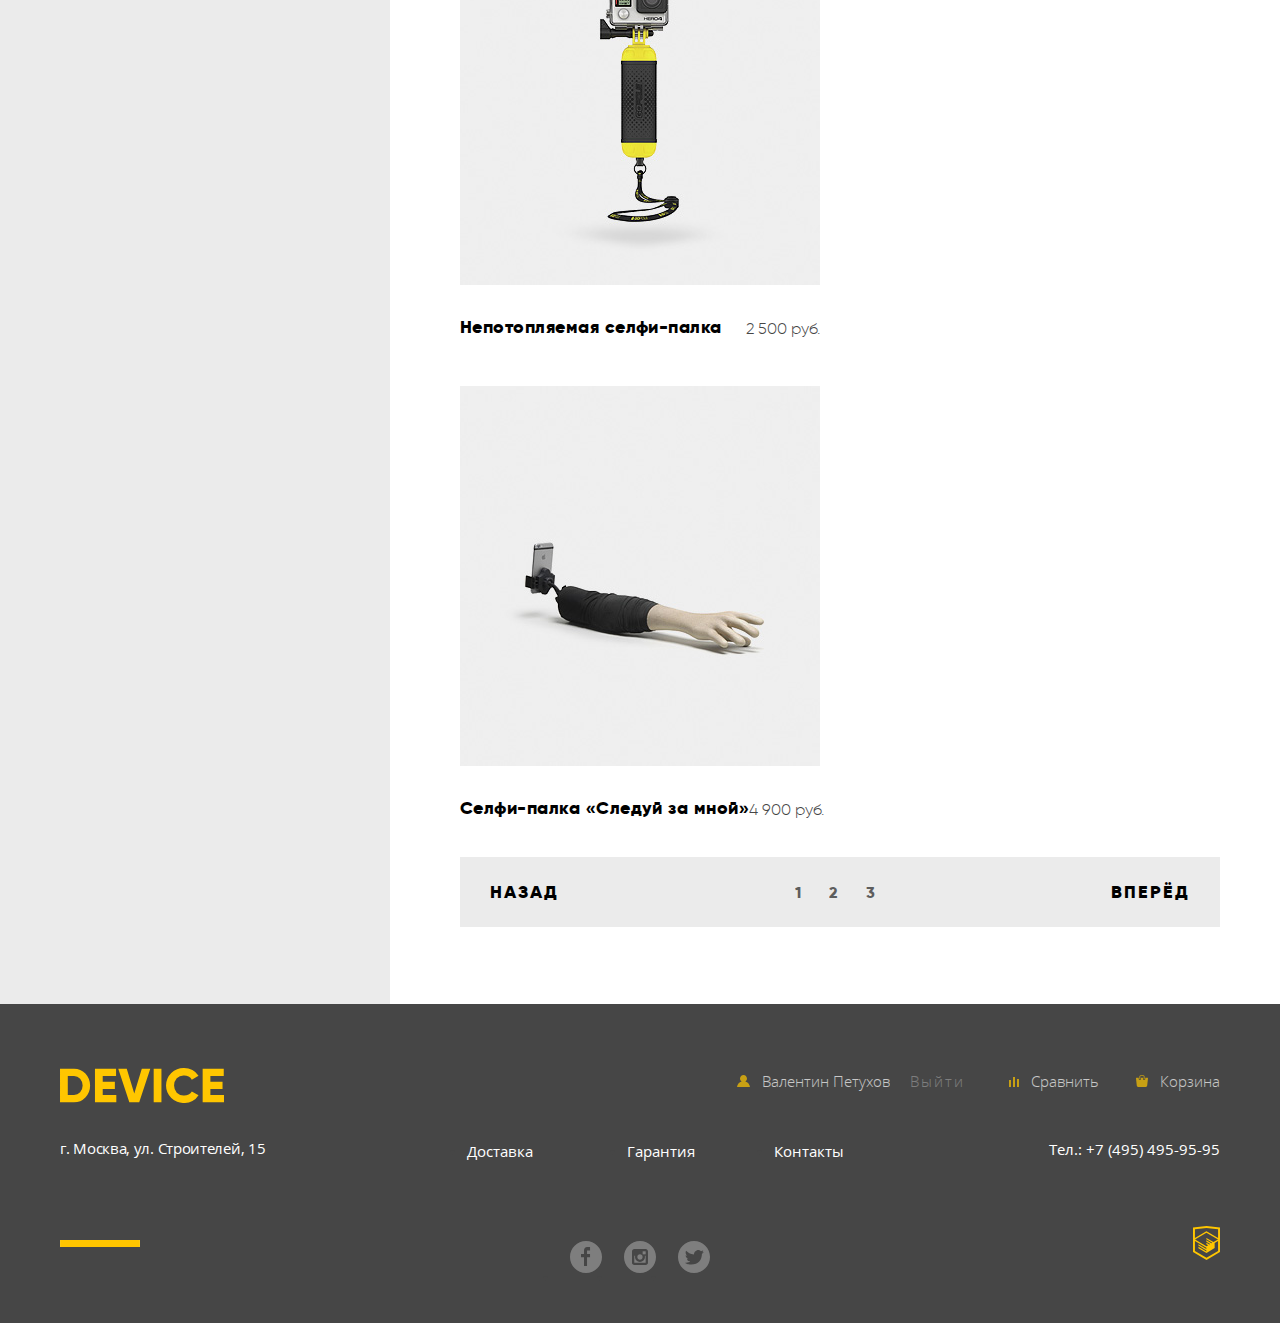
==== commit 49da29d5: "Убрал лишние <br>" ====
--- a/catalog.html
+++ b/catalog.html
@@ -1,311 +1,309 @@
 <!DOCTYPE html>
 <html lang="ru">
-  <head>
-    <meta charset="utf-8">
-    <link href="css/normalize.css" rel="stylesheet">
-    <link rel="stylesheet" href="css/minified-style.css">
-    <title>Device</title>
-  </head>
+<head>
+  <meta charset="utf-8">
+  <link href="css/normalize.css" rel="stylesheet">
+  <link rel="stylesheet" href="css/minified-style.css">
+  <title>Device</title>
+</head>
 
-  <body>
-    <div class="container">
-      <header class="main-header">
-        <nav class="main-navigation main-navigation-catalog">
-          <a class="logo-icon logo-icon-header" href="index.html">
-            <img src="img/logo-icon.svg" width="164" height="35" alt="Интернет-магазин гаджетов Device">
-          </a>
-          <div class="user-interface">
-            <form class="search-form" action="https://echo.htmlacademy.ru" method="get">
-              <label class="visually-hidden" for="search">Поиск по сайту</label>
-              <input class="search-line" type="search" name="search" placeholder="Поиск по сайту" id="search">
-              <input class="search-button" type="submit" name="search" value="Найти">
-              <div class="search-bar">
-              </div>
-            </form>
-            <ul class="user-navigation">
-              <li class="account">
-                <a class="username account-icon" href="#">Валентин Петухов</a>
-                <a class="account-icon log-out" href="#">Выйти</a>
-              </li>
-              <li class="compare">
-                <a class="compare-icon" href="#">Сравнить</a>
-              </li>
-              <li class="cart">
-                <a class="cart-icon" href="#">Корзина</a>
+<body>
+  <div class="container">
+    <header class="main-header">
+      <nav class="main-navigation main-navigation-catalog">
+        <a class="logo-icon logo-icon-header" href="index.html">
+          <img src="img/logo-icon.svg" width="164" height="35" alt="Интернет-магазин гаджетов Device">
+        </a>
+        <div class="user-interface">
+          <form class="search-form" action="https://echo.htmlacademy.ru" method="get">
+            <label class="visually-hidden" for="search">Поиск по сайту</label>
+            <input class="search-line" type="search" name="search" placeholder="Поиск по сайту" id="search">
+            <input class="search-button" type="submit" name="search" value="Найти">
+            <div class="search-bar">
+            </div>
+          </form>
+          <ul class="user-navigation">
+            <li class="account">
+              <a class="username account-icon" href="profile.html">Валентин Петухов</a>
+              <a class="account-icon log-out" href="#">Выйти</a>
+            </li>
+            <li class="compare">
+              <a class="compare-icon" href="#">Сравнить</a>
+            </li>
+            <li class="cart">
+              <a class="cart-icon" href="#">Корзина</a>
+            </li>
+          </ul>
+        </div>
+        <div class="site-navigation site-navigation-small">
+          <div class="site-navigation-catalog page-catalog">
+            <a class="catalog" href="#">Каталог товаров</a>
+          </div>
+          <ul class="site-navigation-list no-bar">
+            <li>
+              <a href="#">Доставка</a>
+            </li>
+            <li class="site-navigation-list-warranty">
+              <a href="#">Гарантия</a>
+            </li>
+            <li>
+              <a href="#">Контакты</a>
+            </li>
+          </ul>
+          <div class="sub-menu ">
+            <ul class="sub-menu-list">
+              <li>
+                <a href="#">Виртуальная реальность</a>
+              </li>
+              <li>
+                <a href="catalog.html">Моноподы для селфи</a>
+              </li>
+              <li>
+                <a href="#">Экшн-камеры</a>
+              </li>
+            </ul>
+            <ul class="sub-menu-list">
+              <li>
+                <a href="#">Фитнес-браслеты</a>
+              </li>
+              <li>
+                <a href="#">Умные часы</a>
+              </li>
+            </ul>
+            <ul class="sub-menu-list">
+              <li>
+                <a href="#">Квадрокоптеры</a>
               </li>
             </ul>
           </div>
-          <div class="site-navigation">
-            <div class="site-navigation-catalog page-catalog">
-              <a class="catalog" href="#">Каталог товаров</a>
-            </div>
-            <ul class="site-navigation-list no-bar">
-              <li>
-                <a href="#">Доставка</a>
-              </li>
-              <li class="site-navigation-list-warranty">
-                <a href="#">Гарантия</a>
-              </li>
-              <li>
-                <a href="#">Контакты</a>
-              </li>
-            </ul>
+        </div>
+      </nav>
+    </header>
+  </div>
+
+  <main class="">
+    <div class="container">
+      <div class="breadcrumbs-wrapper">
+        <h2 class="">Моноподы для селфи</h2>
+        <ul class="breadcrumbs-list">
+          <li class="breadcrumbs-item">
+            <a href="index.html">Главная</a>
+          </li>
+          <li class="breadcrumbs-item">
+            <a href="catalog.html">Каталог товаров</a>
+          </li>
+          <li class="breadcrumbs-item breadcrumbs-current">
+            <a>Моноподы для селфи</a>
+          </li>
+        </ul>
+      </div>
+    </div>
+    <div class="background-wrapper">
+      <div class="container">
+        <div class="filter-sort-header-wrapper">
+          <div class="filter-title">
+            <p>Фильтр:</p>
           </div>
-          <div class="sub-menu-wrapper hidden">
-            <div class="sub-menu ">
-              <ul class="sub-menu-list">
-                <li>
-                  <a href="#">Виртуальная реальность</a>
-                </li>
-                <li>
-                  <a href="catalog.html">Моноподы для селфи</a>
-                </li>
-                <li>
-                  <a href="#">Экшн-камеры</a>
-                </li>
-              </ul>
-              <ul class="sub-menu-list">
-                <li>
-                  <a href="#">Фитнес-браслеты</a>
-                </li>
-                <li>
-                  <a href="#">Умные часы</a>
-                </li>
-              </ul>
-              <ul class="sub-menu-list">
-                <li>
-                  <a href="#">Квадрокоптеры</a>
-                </li>
-              </ul>
+          <div class="sort">
+            <p>Сортировка:</p>
+            <a class="sort-price" href="#">По цене</a>
+            <a class="sort-type" href="#">По типу</a>
+            <a class="sort-popularity" href="#">По популярности</a>
+            <div class="arrows">
+              <a class="arrow-up" href="#">
+                <span class="visually-hidden">Сортировка вверх</span>
+              </a>
+              <a class="arrow-down" href="#">
+                <span class="visually-hidden">Сортировка вниз</span>
+              </a>
             </div>
           </div>
-        </nav>
-      </header>
+        </div>
+      </div>
     </div>
+    <div class="background-wrapper-cards">
+      <div class="container">
+        <div class="catalog-wrapper">
+          <section class="filter">
+            <h2 class="visually-hidden">Фильтр товаров</h2>
+            <form class="filter-form" action="https://echo.htmlacademy.ru" method="get">
+              <fieldset class="fieldset fieldset-price">
+                <legend>Стоимость</legend>
+                <div class="range-controls">
+                  <div class="scale">
+                    <div class="bar"></div>
+                  </div>
+                  <div class="range-toggle range-toggle-min"></div>
+                  <div class="range-toggle range-toggle-max"></div>
+                </div>
+                <div class="price-controls">
+                  <label class="min-price">от <input type="text" name="min-price" value="0"></label>
+                  <label class="max-price">до <input type="text" name="max-price" value="5000"></label>
+                </div>
+              </fieldset>
+              <fieldset class="fieldset fieldset-color">
+                <legend>Цвет</legend>
+                <input type="checkbox" name="black" value="black" id="black" checked>
+                <label for="black">Чёрный</label>
+                <input type="checkbox" name="white" value="white" id="white">
+                <label for="white">Белый</label>
+                <input type="checkbox" name="blue" value="blue" id="blue" checked>
+                <label for="blue">Синий</label>
+                <input type="checkbox" name="red" value="red" id="red" checked>
+                <label for="red">Красный</label>
+                <input type="checkbox" name="pink" value="pink" id="pink">
+                <label for="pink">Розовый</label>
+              </fieldset>
+              <fieldset class="fieldset fieldset-bluetooth">
+                <legend>Bluetooth</legend>
+                <input type="radio" name="bluetooth" id="yes" value="on" checked>
+                <label for="yes">Есть</label>
+                <input type="radio" name="bluetooth" id="no" value="off">
+                <label for="no">Нет</label>
+              </fieldset>
+              <input class="button filter-button" type="submit" name="submit" value="Показать">
+            </form>
+          </section>
+          <section class="catalog-section">
+            <h2 class="visually-hidden">Список моноподов</h2>
+            <div class="catalog-list">
+              <ul class="catalog-list-card">
+                <li>
+                  <h3 class="visually-hidden">Товар: Любительская селфи-палка</h3>
+                  <img src="img/item-1.jpg" width="360" height="380" alt="Любительская селфи-палка">
+                </li>
+                <li class="card-footer">
+                  <a href="#">Любительская селфи-палка</a>
+                  <p class="price">500 руб.</p>
+                </li>
+                <li class="card-hover">
+                  <a class="button" href="#">В корзину</a>
+                  <p>
+                    <a class="add-to-compare" href="#">Добавить к сравнению</a>
+                  </p>
+                </li>
+              </ul>
+              <ul class="catalog-list-card">
+                <li>
+                  <h3 class="visually-hidden">Товар: Профессиональная селфи-палка</h3>
+                  <img src="img/item-2.jpg" width="360" height="380" alt="Профессиональная селфи-палка">
+                </li>
+                <li class="card-footer">
+                  <a href="#">Профессиональная селфи-палка</a>
+                  <p class="price">1&nbsp;500&nbsp;руб.</p>
+                </li>
+                <li class="card-hover">
+                  <a class="button" href="#">В корзину</a>
+                  <p>
+                    <a class="add-to-compare" href="#">Добавить к сравнению</a>
+                  </p>
+                </li>
+              </ul>
+              <ul class="catalog-list-card">
+                <li>
+                  <h3 class="visually-hidden">Товар: Непотопляемая селфи-палка</h3>
+                  <img src="img/item-3.jpg" width="360" height="380" alt="Непотопляемая селфи-палка">
+                </li>
+                <li class="card-footer">
+                  <a href="#">Непотопляемая селфи-палка</a>
+                  <p class="price">2 500 руб.</p>
+                </li>
+                <li class="card-hover">
+                  <a class="button" href="#">В корзину</a>
+                  <p>
+                    <a class="add-to-compare" href="#">Добавить к сравнению</a>
+                  </p>
+                </li>
+              </ul>
+              <ul class="catalog-list-card new">
+                <li>
+                  <h3 class="visually-hidden">Товар: Селфи-палка «Следуй за мной»</h3>
+                  <img src="img/item-4.jpg" width="360" height="380" alt="Селфи-палка «Следуй за мной»">
+                </li>
+                <li class="card-footer">
+                  <a href="#">Селфи-палка «Следуй за мной»</a>
+                  <p class="price">4&nbsp;900&nbsp;руб.</p>
+                </li>
+                <li class="card-hover">
+                  <a class="button" href="#">В корзину</a>
+                  <p>
+                    <a class="add-to-compare" href="#">Добавить к сравнению</a>
+                  </p>
+                </li>
+              </ul>
+            </div>
+            <div class="catalog-pagination">
+              <a class="previous-next" href="#">
+                <div class="previous-next-container">Назад</div>
+              </a>
+              <ul class="pages-wrapper">
+                <li>
+                  <a href="#">1</a>
+                </li>
+                <li>
+                  <a href="#">2</a>
+                </li>
+                <li>
+                  <a href="#">3</a>
+                </li>
+              </ul>
+              <a class="previous-next" href="#">
+                <div class="previous-next-container">Вперёд</div>
+              </a>
+            </div>
+          </section>
+        </div>
+      </div>
+    </div>
+  </main>
 
-    <main class="">
-      <div class="container">
-        <div class="breadcrumbs-wrapper">
-          <h2 class="">Моноподы для селфи</h2>
-          <ul class="breadcrumbs-list">
-            <li class="breadcrumbs-item">
-              <a href="index.html">Главная</a>
-            </li>
-            <li class="breadcrumbs-item">
-              <a href="catalog.html">Каталог товаров</a>
-            </li>
-            <li class="breadcrumbs-item breadcrumbs-current">
-              <a>Моноподы для селфи</a>
-            </li>
-          </ul>
+  <footer class="main-footer">
+    <div class="container">
+      <div class="footer-wrapper">
+        <div class="footer-left">
+          <a class="logo-icon logo-icon-footer" href="index.html">
+            <img src="img/logo-icon-footer.svg" width="164" height="35" alt="Интернет-магазин гаджетов Device">
+          </a>
+          <p class="adress">г. Москва, ул. Строителей, 15</p>
+        </div>
+        <div class="footer-mid">
+          <ul class="site-navigation-footer">
+            <li>
+              <a href="#">Доставка</a>
+            </li>
+            <li>
+              <a href="#">Гарантия</a>
+            </li>
+            <li>
+              <a href="#">Контакты</a>
+            </li>
+          </ul>
+          <ul class="social-network-list">
+            <li><a class="social-button social-button-fb" href="#"><span class="visually-hidden">Facebook</span></a></li>
+            <li><a class="social-button social-button-inst" href="#"><span class="visually-hidden">Instagram</span></a></li>
+            <li><a class="social-button social-button-tw" href="#"><span class="visually-hidden">Twitter</span></a></li>
+          </ul>
+        </div>
+        <div class="footer-right">
+          <ul class="user-navigation-footer">
+            <li class="account account-logged">
+              <a class="username account-icon-footer" href="#">Валентин Петухов</a>
+              <a class="log-out" href="#">Выйти</a>
+            </li>
+            <li class="compare">
+              <a class="compare-icon-footer" href="#">Сравнить</a>
+            </li>
+            <li class="cart">
+              <a class="cart-icon-footer" href="#">Корзина</a>
+            </li>
+          </ul>
+          <p class="telephone">Тел.: +7 (495) 495-95-95</p>
+          <a class="html-academy-logo" href="https://htmlacademy.ru/intensive/htmlcss">
+            <img src="img/html-academy-logo.svg" width="27" height="35" alt="Интернет-магазин гаджетов Device">
+          </a>
         </div>
       </div>
-      <div class="background-wrapper">
-        <div class="container">
-          <div class="filter-sort-header-wrapper">
-            <div class="filter-title">
-              <p>Фильтр:</p>
-            </div>
-            <div class="sort">
-              <p>Сортировка:</p>
-              <a class="sort-price" href="#">По цене</a>
-              <a class="sort-type" href="#">По типу</a>
-              <a class="sort-popularity" href="#">По популярности</a>
-              <div class="arrows">
-                <a class="arrow-up" href="#">
-                  <span class="visually-hidden">Сортировка вверх</span>
-                </a>
-                <a class="arrow-down" href="#">
-                  <span class="visually-hidden">Сортировка вниз</span>
-                </a>
-              </div>
-            </div>
-          </div>
-        </div>
-      </div>
-      <div class="background-wrapper-cards">
-        <div class="container">
-          <div class="catalog-wrapper">
-            <section class="filter">
-              <h2 class="visually-hidden">Фильтр товаров</h2>
-              <form class="filter-form" action="https://echo.htmlacademy.ru" method="get">
-                <fieldset class="fieldset fieldset-price">
-                  <legend>Стоимость</legend>
-                  <div class="range-controls">
-                    <div class="scale">
-                      <div class="bar"></div>
-                    </div>
-                    <div class="range-toggle range-toggle-min"></div>
-                    <div class="range-toggle range-toggle-max"></div>
-                  </div>
-                  <div class="price-controls">
-                    <label class="min-price">от <input type="text" name="min-price" value="0"></label>
-                    <label class="max-price">до <input type="text" name="max-price" value="5000"></label>
-                  </div>
-                </fieldset>
-                <fieldset class="fieldset fieldset-color">
-                  <legend>Цвет</legend>
-                  <input type="checkbox" name="black" value="black" id="black" checked>
-                  <label for="black">Чёрный</label>
-                  <input type="checkbox" name="white" value="white" id="white">
-                  <label for="white">Белый</label>
-                  <input type="checkbox" name="blue" value="blue" id="blue" checked>
-                  <label for="blue">Синий</label>
-                  <input type="checkbox" name="red" value="red" id="red" checked>
-                  <label for="red">Красный</label>
-                  <input type="checkbox" name="pink" value="pink" id="pink">
-                  <label for="pink">Розовый</label>
-                </fieldset>
-                <fieldset class="fieldset fieldset-bluetooth">
-                  <legend>Bluetooth</legend>
-                  <input type="radio" name="bluetooth" id="yes" value="on" checked>
-                  <label for="yes">Есть</label>
-                  <input type="radio" name="bluetooth" id="no" value="off">
-                  <label for="no">Нет</label>
-                </fieldset>
-                <input class="button filter-button" type="submit" name="submit" value="Показать">
-              </form>
-            </section>
-            <section class="catalog-section">
-              <h2 class="visually-hidden">Список моноподов</h2>
-              <div class="catalog-list">
-                <ul class="catalog-list-card">
-                  <li>
-                    <h3 class="visually-hidden">Товар: Любительская селфи-палка</h3>
-                    <img src="img/item-1.jpg" width="360" height="380" alt="Любительская селфи-палка">
-                  </li>
-                  <li class="card-footer">
-                    <a href="#">Любительская селфи-палка</a>
-                    <p class="price">500 руб.</p>
-                  </li>
-                  <li class="card-hover">
-                    <a class="button" href="#">В корзину</a>
-                    <p>
-                      <a class="add-to-compare" href="#">Добавить к сравнению</a>
-                    </p>
-                  </li>
-                </ul>
-                <ul class="catalog-list-card">
-                  <li>
-                    <h3 class="visually-hidden">Товар: Профессиональная селфи-палка</h3>
-                    <img src="img/item-2.jpg" width="360" height="380" alt="Профессиональная селфи-палка">
-                  </li>
-                  <li class="card-footer">
-                    <a href="#">Профессиональная <br> селфи-палка</a>
-                    <p class="price">1 500 руб.</p>
-                  </li>
-                  <li class="card-hover">
-                    <a class="button" href="#">В корзину</a>
-                    <p>
-                      <a class="add-to-compare" href="#">Добавить к сравнению</a>
-                    </p>
-                  </li>
-                </ul>
-                <ul class="catalog-list-card new">
-                  <li>
-                    <h3 class="visually-hidden">Товар: Непотопляемая селфи-палка</h3>
-                    <img src="img/item-3.jpg" width="360" height="380" alt="Непотопляемая селфи-палка">
-                  </li>
-                  <li class="card-footer">
-                    <a href="#">Непотопляемая селфи-палка</a>
-                    <p class="price">2 500 руб.</p>
-                  </li>
-                  <li class="card-hover">
-                    <a class="button" href="#">В корзину</a>
-                    <p>
-                      <a class="add-to-compare" href="#">Добавить к сравнению</a>
-                    </p>
-                  </li>
-                </ul>
-                <ul class="catalog-list-card">
-                  <li>
-                    <h3 class="visually-hidden">Товар: Селфи-палка «Следуй за мной»</h3>
-                    <img src="img/item-4.jpg" width="360" height="380" alt="Селфи-палка «Следуй за мной»">
-                  </li>
-                  <li class="card-footer">
-                    <a href="#">Селфи-палка «Следуй за <br> мной»</a>
-                    <p class="price">4 900 руб.</p>
-                  </li>
-                  <li class="card-hover">
-                    <a class="button" href="#">В корзину</a>
-                    <p>
-                      <a class="add-to-compare" href="#">Добавить к сравнению</a>
-                    </p>
-                  </li>
-                </ul>
-              </div>
-              <div class="catalog-pagination">
-                <a class="previous-next" href="#">
-                  <div class="previous-next-container">Назад</div>
-                </a>
-                <ul class="pages-wrapper">
-                  <li>
-                    <a href="#">1</a>
-                  </li>
-                  <li>
-                    <a href="#">2</a>
-                  </li>
-                  <li>
-                    <a href="#">3</a>
-                  </li>
-                </ul>
-                <a class="previous-next" href="#">
-                  <div class="previous-next-container">Вперёд</div>
-                </a>
-              </div>
-            </section>
-          </div>
-        </div>
-      </div>
-    </main>
-
-    <footer class="main-footer">
-          <div class="container">
-            <div class="footer-wrapper">
-              <div class="footer-left">
-                <a class="logo-icon logo-icon-footer" href="index.html">
-                  <img src="img/logo-icon-footer.svg" width="164" height="35" alt="Интернет-магазин гаджетов Device">
-                </a>
-                <p class="adress">г. Москва, ул. Строителей, 15</p>
-              </div>
-              <div class="footer-mid">
-                <ul class="site-navigation site-navigation-footer">
-                    <li>
-                      <a href="#">Доставка</a>
-                    </li>
-                    <li>
-                      <a href="#">Гарантия</a>
-                    </li>
-                    <li>
-                      <a href="#">Контакты</a>
-                    </li>
-                  </ul>
-                <ul class="social-network-list">
-                  <li><a class="social-button social-button-fb" href="#"><span class="visually-hidden">Facebook</span></a></li>
-                  <li><a class="social-button social-button-inst" href="#"><span class="visually-hidden">Instagram</span></a></li>
-                  <li><a class="social-button social-button-tw" href="#"><span class="visually-hidden">Twitter</span></a></li>
-                </ul>
-              </div>
-              <div class="footer-right">
-                <ul class="user-navigation-footer">
-                  <li class="account account-logged">
-                    <a class="username account-icon-footer" href="#">Валентин Петухов</a>
-                    <a class="log-out" href="#">Выйти</a>
-                  </li>
-                  <li class="compare">
-                    <a class="compare-icon-footer" href="#">Сравнить</a>
-                  </li>
-                  <li class="cart">
-                    <a class="cart-icon-footer" href="#">Корзина</a>
-                  </li>
-                </ul>
-                <p class="telephone">Тел.: +7 (495) 495-95-95</p>
-                <a class="html-academy-logo" href="https://htmlacademy.ru/intensive/htmlcss">
-                  <img src="img/html-academy-logo.svg" width="27" height="35" alt="Интернет-магазин гаджетов Device">
-                </a>
-              </div>
-            </div>
-          </div>
-        </footer>
-  </body>
+    </div>
+  </footer>
+</body>
 </html>
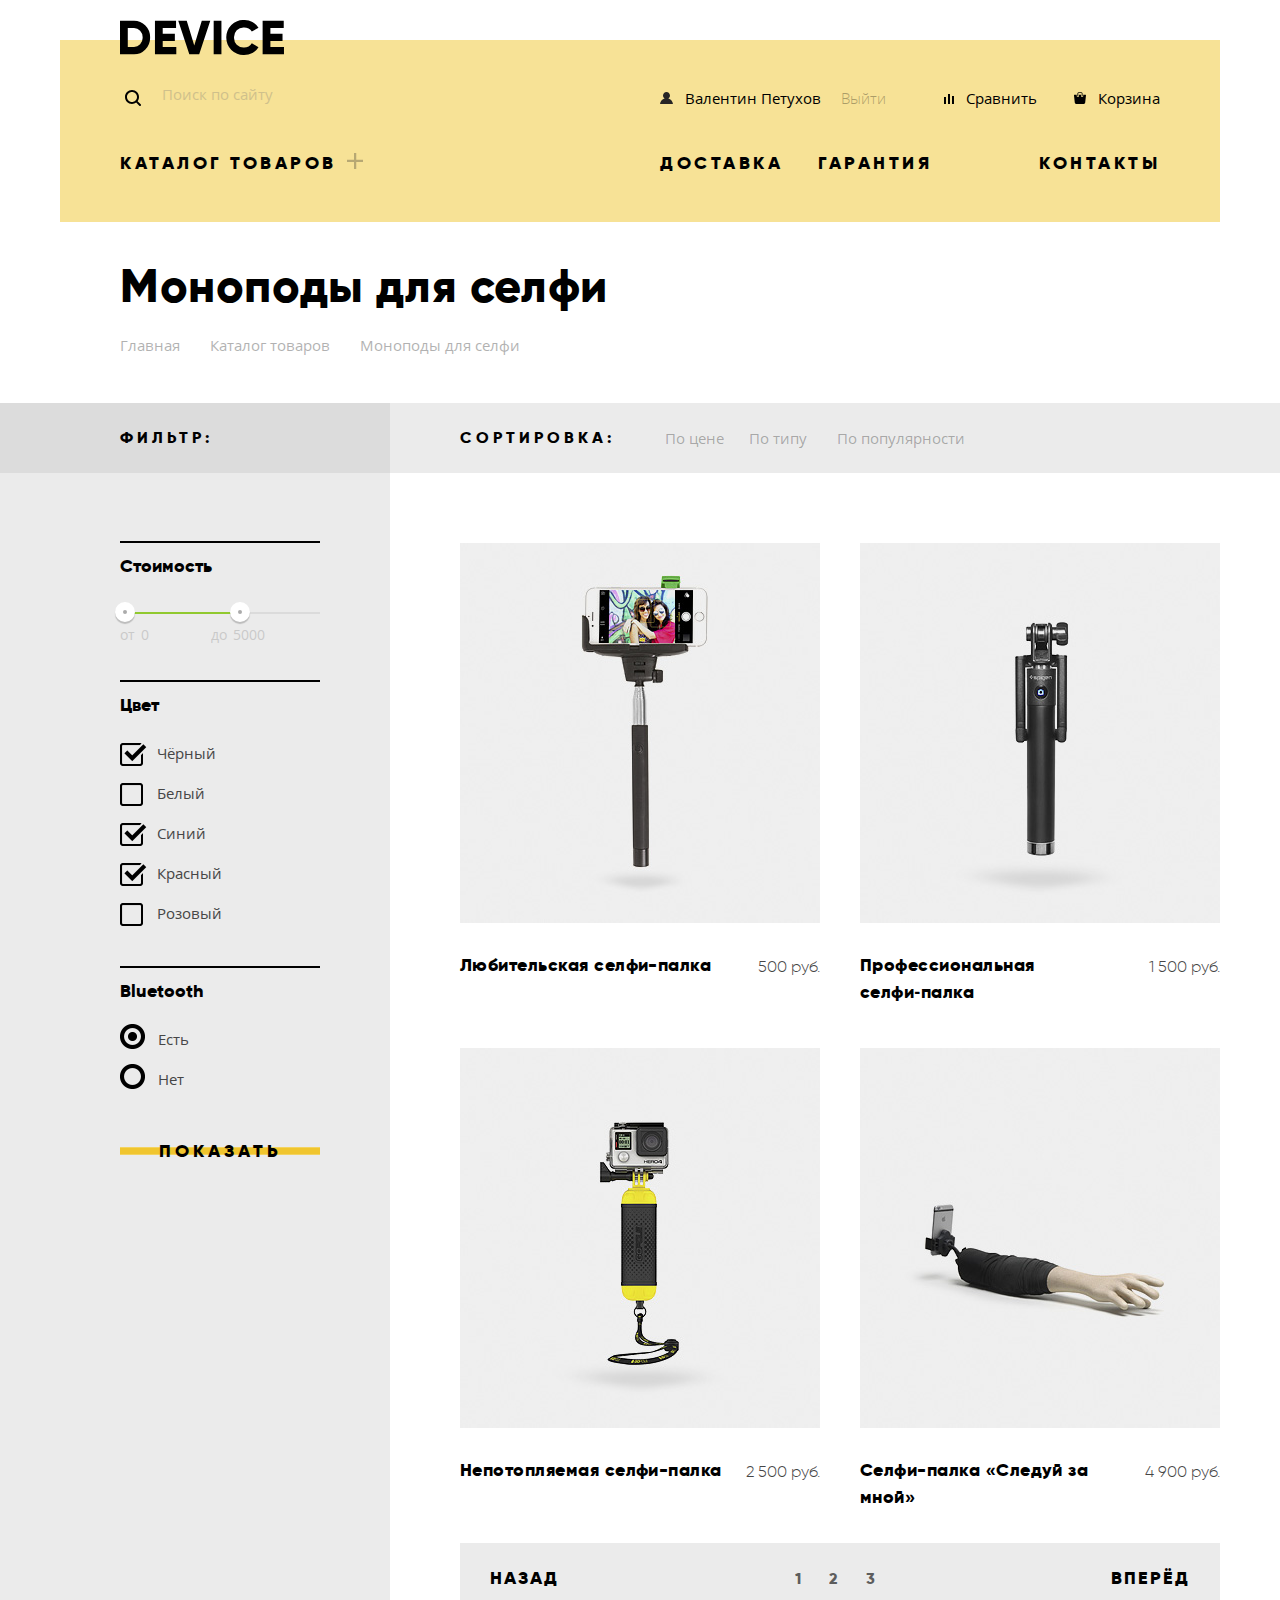
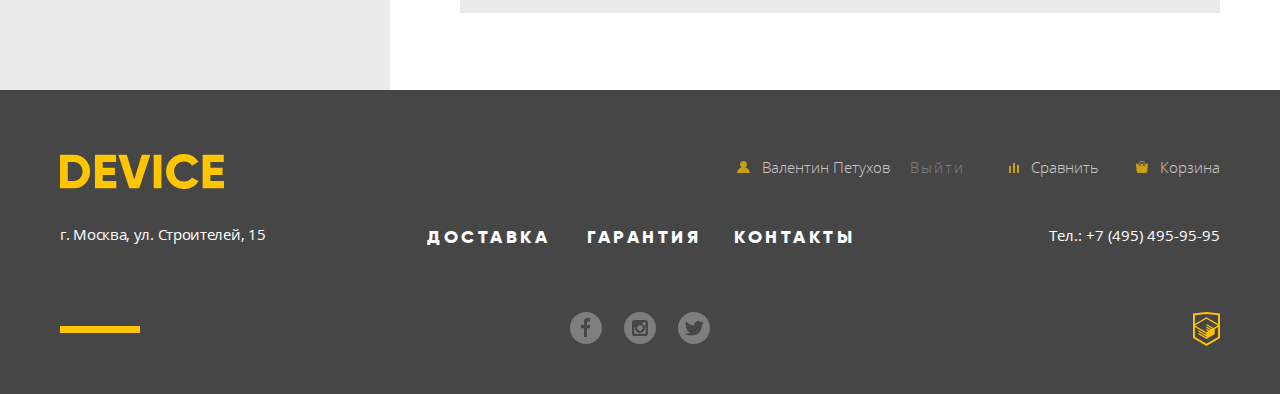
==== commit c39e6bf4: "Минимизация скриптов, исправления псевдоэлементов для переполнения" ====
--- a/catalog.html
+++ b/catalog.html
@@ -25,13 +25,13 @@
           <ul class="user-navigation">
             <li class="account">
               <a class="username account-icon" href="profile.html">Валентин Петухов</a>
-              <a class="account-icon log-out" href="#">Выйти</a>
+              <a class="account-icon log-out" href="logout.html">Выйти</a>
             </li>
             <li class="compare">
-              <a class="compare-icon" href="#">Сравнить</a>
+              <a class="compare-icon" href="compare.html">Сравнить</a>
             </li>
             <li class="cart">
-              <a class="cart-icon" href="#">Корзина</a>
+              <a class="cart-icon" href="cart.html">Корзина</a>
             </li>
           </ul>
         </div>
@@ -189,7 +189,7 @@
                   <img src="img/item-2.jpg" width="360" height="380" alt="Профессиональная селфи-палка">
                 </li>
                 <li class="card-footer">
-                  <a href="#">Профессиональная селфи-палка</a>
+                  <a href="#">Профессиональная селфи&#8209;палка</a>
                   <p class="price">1&nbsp;500&nbsp;руб.</p>
                 </li>
                 <li class="card-hover">
@@ -288,13 +288,13 @@
           <ul class="user-navigation-footer">
             <li class="account account-logged">
               <a class="username account-icon-footer" href="#">Валентин Петухов</a>
-              <a class="log-out" href="#">Выйти</a>
+              <a class="log-out" href="logout.html">Выйти</a>
             </li>
             <li class="compare">
-              <a class="compare-icon-footer" href="#">Сравнить</a>
+              <a class="compare-icon-footer" href="compare.html">Сравнить</a>
             </li>
             <li class="cart">
-              <a class="cart-icon-footer" href="#">Корзина</a>
+              <a class="cart-icon-footer" href="cart.html">Корзина</a>
             </li>
           </ul>
           <p class="telephone">Тел.: +7 (495) 495-95-95</p>
--- a/css/minified-style.css
+++ b/css/minified-style.css
@@ -1 +1 @@
-@font-face{font-family:Gilroy;src:url(../fonts/gilroyextrabold.woff2) format("woff2");font-weight:800;font-style:normal}@font-face{font-family:Gilroy;src:url(../fonts/gilroylight.woff2) format("woff2");font-weight:300;font-style:normal}@font-face{font-family:"Open Sans";src:url(../fonts/opensans.woff2) format("woff2");font-weight:400;font-style:normal}@font-face{font-family:"Open Sans";src:url(../fonts/opensanslight.woff2) format("woff2");font-weight:300;font-style:normal}*,::after,::before{-webkit-box-sizing:inherit;box-sizing:inherit}html{-webkit-box-sizing:border-box;box-sizing:border-box}.visually-hidden{position:absolute;width:1px;height:1px;margin:-1px;border:0;padding:0;clip:rect(0 0 0 0);overflow:hidden}.hidden{display:none}body{margin:0;padding:0;min-width:1200px;font-family:"Open Sans",Arial,sans-serif;font-size:15px;line-height:30px;font-weight:400;color:#464646}img{max-width:100%;height:auto}a{text-decoration:none}.brands-list,.breadcrumbs,.catalog-list,.site-navigation,.slide-switches,.user-navigation,.user-navigation-footer{list-style:none;padding:0;margin:0}.site-navigation a:focus,.site-navigation a:hover,.user-navigation a:focus,.user-navigation a:hover{opacity:.6}.site-navigation a:active{opacity:.3}.button-logout{opacity:.3}.button-logout:focus,.button-logout:hover{opacity:.6}.logo-icon-header{position:absolute;top:-20px;left:60px}.logo-icon:focus,.logo-icon:hover{opacity:.6}.logo-icon:active{opacity:.3}.search-form{padding-left:40px;margin-left:60px;margin-right:20px;min-width:500px;min-height:50px;position:relative;display:-webkit-box;display:-ms-flexbox;display:flex;-webkit-box-orient:horizontal;-webkit-box-direction:normal;-ms-flex-direction:row;flex-direction:row;-webkit-box-align:center;-ms-flex-align:center;align-items:center}.search-form::before{content:"";width:16px;height:17px;z-index:30;position:absolute;top:19px;left:5px;background-image:url(../img/search-icon.svg);background-repeat:no-repeat;background-position:left}.search-line{width:315px;letter-spacing:0;opacity:.3;border:none;outline:0;background-color:transparent;position:relative}.search-button{width:85px;height:50px;border:2px solid #000;background-color:#f7e296;outline:0;display:none}.search-bar{position:relative}.search-bar::after{content:"";position:absolute;right:0;bottom:-25px;display:none;z-index:1000;width:440px;height:2px;background-color:#000;background-position:center}.search-button:hover{background-color:#000;color:#fff}.search-button:active{opacity:.3}.search-line:focus,.search-line:hover{opacity:.6}.search-form input[type=search]:active+input[type=submit],.search-form input[type=search]:active~div[class=search-bar]::after,.search-form input[type=search]:focus+input[type=submit],.search-form input[type=search]:focus~div[class=search-bar]::after,.search-form input[type=submit]:active,.search-form input[type=submit]:active~div[class=search-bar]::after{display:inline-block}.account a:not(.log-out):active,.cart a:active,.compare a:active{opacity:.3}.account{-webkit-box-flex:3;-ms-flex-positive:3;flex-grow:3;padding:0;margin:0}.compare{margin-right:25px}.account-icon::before{content:"";width:13px;height:12px;margin-right:12px;background-image:url(../img/account-icon.svg);background-repeat:no-repeat;background-position:center;display:inline-block}.account-icon-exit{opacity:.3}.account-icon-exit::before{background-image:url("");width:0;height:0}.account-icon-footer::before{content:"";width:13px;height:12px;margin-right:12px;margin-left:12px;background-image:url(../img/account-icon-footer.svg);background-repeat:no-repeat;background-position:center;display:inline-block}.compare-icon::before{content:"";width:10px;height:10px;margin-right:12px;margin-left:12px;background-image:url(../img/compare-icon.svg);background-repeat:no-repeat;background-position:center;display:inline-block}.compare-icon-footer::before{content:"";width:10px;height:10px;margin-right:12px;margin-left:12px;background-image:url(../img/compare-icon-footer.svg);background-repeat:no-repeat;background-position:center;display:inline-block}.cart-icon::before{content:"";width:12px;height:12px;margin-right:12px;margin-left:12px;background-image:url(../img/cart-icon.svg);background-repeat:no-repeat;background-position:center;display:inline-block}.cart-icon-footer::before{content:"";width:12px;height:12px;margin-right:12px;margin-left:12px;background-image:url(../img/cart-icon-footer.svg);background-repeat:no-repeat;background-position:center;display:inline-block}.catalog{padding-right:40px}.catalog:hover .sub-menu{display:block}.catalog::after{content:"";width:16px;height:16px;margin-left:10px;background-image:url(../img/plus.png);background-repeat:no-repeat;background-position:center;display:inline-block;opacity:.3}.site-navigation a{font-family:Gilroy,Arial,sans-serif;font-weight:800;text-transform:uppercase;line-height:24px;font-size:18px;letter-spacing:3.5px;color:#000}.site-navigation-footer a{color:#fff}.sub-menu-wrapper{position:relative;min-height:125px;z-index:99;background-color:#f7e296}.sub-menu{margin:0;padding:0;margin-left:60px;margin-right:40px;position:absolute;z-index:100;display:-webkit-box;display:-ms-flexbox;display:flex;-webkit-box-orient:horizontal;-webkit-box-direction:normal;-ms-flex-direction:row;flex-direction:row;-webkit-box-pack:start;-ms-flex-pack:start;justify-content:flex-start;background-color:#f7e296}.sub-menu-list{padding:0;margin:0;list-style:none;min-width:220px;margin-right:20px}.sub-menu-list:nth-child(2){min-width:180px}.sub-menu a{padding:0;margin:0;font-family:"Open Sans",Arial,sans-serif;font-size:15px;line-height:40px;font-weight:400;color:#464646;letter-spacing:0;text-transform:none}.breadcrumbs-wrapper h2,.contacts h2,.info h2,.modal-feedback h2,.popular b{font-size:47px;font-family:Gilroy,Arial,sans-serif;line-height:48px;font-weight:800;letter-spacing:0;color:#000}.category{position:relative;display:block;padding-top:190px;width:160px;font-family:Gilroy,Arial,sans-serif;font-weight:800;text-transform:none;line-height:24px;font-size:18px;letter-spacing:1px;color:#000}.category::before{content:"";position:absolute;top:0;left:0;width:160px;height:160px;background-color:rgba(240,197,46,.5)}.category::after{content:"";position:absolute;top:0;left:0;width:160px;height:160px;background-repeat:no-repeat;background-position:center}.category:active::after{opacity:.3}.category:active::before,.category:focus::before,.category:hover::before{background-color:rgba(240,197,46,1)}.category-virtual::after{background-image:url(../img/category-virtual.png)}.category-monopod::after{background-image:url(../img/category-monopod.png);background-position:bottom}.category-actioncam::after{background-image:url(../img/category-actioncam.png)}.category-bracelet::after{background-image:url(../img/category-bracelet.png)}.category-watch::after{background-image:url(../img/category-watch.png)}.category-copters::after{background-image:url(../img/category-copters.png)}.partners-item{font-size:16px;font-family:Gilroy,Arial,sans-serif;font-weight:800;line-height:40px;color:#000}.header-with-bar{margin:0;margin-bottom:43px;position:relative;letter-spacing:-.2px;padding-top:52px}.header-with-bar::before{content:"";position:absolute;top:0;left:1px;width:80px;height:7px;background-color:#000}.user-navigation-footer a:not(.log-out){font-size:15px;font-family:"Open Sans",Arial,sans-serif;font-weight:300;color:#fff;line-height:30px;opacity:.7}.user-navigation-footer a:not(.log-out):hover{opacity:1}.user-navigation-footer a:not(.log-out):active{opacity:.3}.site-navigation-footer a:hover{opacity:0,7}.site-navigation-footer a:hover{opacity:0,3}.social-button{width:32px;height:32px;margin:10px;background-repeat:no-repeat;background-position:center;display:inline-block;opacity:.3}.social-button:focus,.social-button:hover{opacity:.6}.social-button:active{opacity:.1}.social-button-fb{background-image:url(../img/social-button-fb.svg)}.social-button-inst{background-image:url(../img/social-button-inst.svg)}.social-button-tw{background-image:url(../img/social-button-tw.svg)}.html-academy-logo:focus,.html-academy-logo:hover{opacity:.6}.html-academy-logo:active{opacity:.3}.button{width:260px;padding-top:5px;padding-bottom:5px;font-size:18px;text-align:center;vertical-align:middle;display:inline-block;font-family:Gilroy,Arial,sans-serif;font-weight:800;text-transform:uppercase;line-height:24px;color:#000;letter-spacing:5px;background-image:url(../img/bar-yellow.png);background-repeat:no-repeat;background-position:center;outline:0;border:0;background-color:transparent}.services-button{width:160px;padding-top:5px;padding-bottom:5px;margin-bottom:23px;font-size:18px;text-align:center;vertical-align:middle;display:inline-block;font-family:Gilroy,Arial,sans-serif;font-weight:800;text-transform:uppercase;line-height:24px;color:#000;letter-spacing:4px;background-image:url(../img/bar-yellow.png);background-repeat:no-repeat;background-position:center;outline:0;border:0;background-color:transparent}.filter .button,.modal-feedback .button{width:260px;padding-top:5px;padding-bottom:5px;font-size:18px;text-align:center;display:block;border:none;background-color:transparent;font-family:Gilroy,Arial,sans-serif;font-weight:800;text-transform:uppercase;line-height:24px;color:#000;letter-spacing:5px;background-image:url(../img/bar-yellow.png);background-repeat:no-repeat;background-position:center;outline:0}.button:focus,.button:hover,.services-button:hover{background-color:#f0c52e;background-size:auto;background-image:none}.button:active,button:active{color:rgba(0,0,0,.3)}.container{width:1200px;padding-left:20px;padding-right:20px;margin-left:auto;margin-right:auto}.main-navigation{position:relative;display:-webkit-box;display:-ms-flexbox;display:flex;-webkit-box-orient:vertical;-webkit-box-direction:normal;-ms-flex-direction:column;flex-direction:column;margin-top:40px;min-width:1160px;background-color:#f7e296}.site-navigation{padding:0;margin:0;display:-webkit-box;display:-ms-flexbox;display:flex;-webkit-box-orient:horizontal;-webkit-box-direction:normal;-ms-flex-direction:row;flex-direction:row;-webkit-box-pack:justify;-ms-flex-pack:justify;justify-content:space-between;-ms-flex-wrap:wrap;flex-wrap:wrap}.site-navigation-catalog{width:500px;margin-left:60px;margin-right:20px;margin-bottom:35px}.page-catalog{margin-bottom:44px}.site-navigation-list{padding:0;margin:0;list-style:none;margin-left:20px;margin-right:60px;min-width:500px;display:-webkit-box;display:-ms-flexbox;display:flex;-webkit-box-orient:horizontal;-webkit-box-direction:normal;-ms-flex-direction:row;flex-direction:row;-webkit-box-pack:justify;-ms-flex-pack:justify;justify-content:space-between}.site-navigation-list::after{content:"";width:130px;height:30px;margin-right:12px;position:absolute;top:210px;background-image:url(../img/bar-white.png);background-repeat:no-repeat;background-position:left;display:inline-block}.site-navigation-list-warranty{-webkit-box-flex:2;-ms-flex-positive:2;flex-grow:2;margin-left:35px}.site-navigation-warranty{width:160px}.user-interface{margin-bottom:28px;margin-top:30px;display:-webkit-box;display:-ms-flexbox;display:flex;-webkit-box-orient:horizontal;-webkit-box-direction:normal;-ms-flex-direction:row;flex-direction:row;-webkit-box-pack:justify;-ms-flex-pack:justify;justify-content:space-between}.user-navigation{padding:0;margin:0;margin-left:20px;margin-right:60px;padding-top:5px;min-width:500px;display:-webkit-box;display:-ms-flexbox;display:flex;-webkit-box-orient:horizontal;-webkit-box-direction:normal;-ms-flex-direction:row;flex-direction:row;-webkit-box-pack:justify;-ms-flex-pack:justify;justify-content:space-between;-ms-flex-wrap:nowrap;flex-wrap:nowrap}.user-navigation li{display:-webkit-box;display:-ms-flexbox;display:flex;-webkit-box-align:center;-ms-flex-align:center;align-items:center}.user-navigation a{font-size:15px;color:#000;line-height:30px;letter-spacing:normal}.popular{position:relative;padding:0;margin:0;list-style:none;min-width:1160px;margin-bottom:22px;display:-webkit-box;display:-ms-flexbox;display:flex;-webkit-box-orient:horizontal;-webkit-box-direction:normal;-ms-flex-direction:row;flex-direction:row;-webkit-box-pack:justify;-ms-flex-pack:justify;justify-content:space-between}.popular-list{margin:0;padding:0;list-style:none;margin-bottom:90px}.popular-slider-controls label{display:inline-block;width:12px;height:12px;margin-right:20px;vertical-align:top;background-color:transparent;border:1px solid #000;border-radius:50%;cursor:pointer}.popular-slider-controls{position:absolute;right:65px;top:218px;z-index:20;font-size:0}.popular-slide{display:none}#product-1:checked~.container #slide-1,#product-2:checked~.container #slide-2,#product-3:checked~.container #slide-3{display:block}#product-1:checked~.container label[for=product-1],#product-2:checked~.container label[for=product-2],#product-3:checked~.container label[for=product-3]{border:1px solid #000;background-color:#000;-webkit-box-shadow:0 0 0 3px inset #fff;box-shadow:0 0 0 3px inset #fff}.popular-wrapper{position:relative;min-width:500px;margin-left:600px;margin-right:60px;display:-webkit-box;display:-ms-flexbox;display:flex;-webkit-box-orient:vertical;-webkit-box-direction:normal;-ms-flex-direction:column;flex-direction:column}.popular-wrapper b{min-width:505px;letter-spacing:0;position:absolute;top:-30px;line-height:56px;letter-spacing:.6px}.popular-wrapper p{margin-top:100px;margin-bottom:40px;letter-spacing:0}.slide1::before{content:"";width:384px;height:486px;position:absolute;right:625px;top:-110px;background-image:url(../img/slider-1.png);background-repeat:no-repeat}.slide2::before{content:"";width:345px;height:485px;position:absolute;right:620px;top:-120px;background-image:url(../img/slider-2.png);background-repeat:no-repeat}.slide3::before{content:"";width:526px;height:334px;position:absolute;right:550px;top:-60px;background-image:url(../img/slider-3.png);background-repeat:no-repeat}.slide-number{font-family:Gilroy,Arial,sans-serif;font-size:180px;font-weight:800;color:#fff;letter-spacing:1px;position:absolute;top:-48px;right:-13px}.popular-button{width:220px;margin-top:8px;margin-bottom:52px;letter-spacing:4px}.table-container{display:-webkit-box;display:-ms-flexbox;display:flex;-webkit-box-orient:horizontal;-webkit-box-direction:normal;-ms-flex-direction:row;flex-direction:row;-webkit-box-pack:start;-ms-flex-pack:start;justify-content:flex-start;width:420px}.table-container div{min-width:120px;margin-right:20px}.table-container div:nth-child(1){margin-right:40px}.table-container b{position:relative;top:0;font-family:Gilroy,Arial,sans-serif;font-size:36px;line-height:48px;font-weight:300;color:#000}.table-container p{margin-top:0;margin-bottom:0;font-family:"Open Sans",Arial,sans-serif;font-size:13px;letter-spacing:0}.categories-list{padding:0;margin:0;list-style:none;min-width:1160px;margin-bottom:165px;display:-webkit-box;display:-ms-flexbox;display:flex;-webkit-box-orient:horizontal;-webkit-box-direction:normal;-ms-flex-direction:row;flex-direction:row;-webkit-box-pack:justify;-ms-flex-pack:justify;justify-content:space-between}.categories-list a{letter-spacing:0}.services-wrapper{width:100%;background-image:-webkit-gradient(linear,left top,left bottom,color-stop(6%,#fff),color-stop(0,#e5e5e5));background-image:-webkit-linear-gradient(top,#fff 6%,#e5e5e5 0);background-image:-o-linear-gradient(top,#fff 6%,#e5e5e5 0);background-image:linear-gradient(to bottom,#fff 6%,#e5e5e5 0)}.services{padding:0;margin:0;list-style:none;min-width:1160px;display:-webkit-box;display:-ms-flexbox;display:flex;-webkit-box-orient:horizontal;-webkit-box-direction:normal;-ms-flex-direction:row;flex-direction:row}.services-slider-list{margin:0;padding:0;list-style:none;width:460px;margin-left:100px;padding-left:16px;-webkit-box-ordinal-group:3;-ms-flex-order:2;order:2}.services-slider-list h3{margin:0;font-family:Gilroy,Arial,sans-serif;font-size:47px;font-weight:800;color:#000;letter-spacing:1px;margin-bottom:40px}.services-slider-list p{margin:0;color:#464646;font-family:"Open Sans",Arial,sans-serif;font-size:15px;font-weight:400;letter-spacing:0;margin-bottom:145px}.slide-services{width:460px}.slider-switches-services{padding:0;margin:0;list-style:none;position:relative;min-width:285px}.slider-switches-services::after{content:"";position:absolute;right:0;top:-82px;width:7px;height:320px;background-color:#000}.slider-switches-services label{display:block;padding:8px;cursor:pointer}.slide-services{display:none}#service-1:checked~.services-wrapper #delivery,#service-2:checked~.services-wrapper #warranty,#service-3:checked~.services-wrapper #credit{display:block}#service-1:checked~.services-wrapper label[for=service-1],#service-2:checked~.services-wrapper label[for=service-2],#service-3:checked~.services-wrapper label[for=service-3],.services-button:active{background-color:#000;color:#f7e184;background-image:none}.services-button:active::after{content:"";position:absolute;left:160px;top:0;width:120px;height:40px;background-color:#000}.services-button:nth-child(2):active::after{top:63px}.services-button:nth-child(3):active::after{top:126px}#service-1:checked~.services-wrapper label[for=service-1]::after,#service-2:checked~.services-wrapper label[for=service-2]::after,#service-3:checked~.services-wrapper label[for=service-3]::after{content:"";position:absolute;left:160px;top:0;width:120px;height:40px;background-color:#000}#service-2:checked~.services-wrapper label[for=service-2]::after{top:63px}#service-3:checked~.services-wrapper label[for=service-3]::after{top:126px}.slide-services{padding:0;margin:0;list-style:none;position:relative}.slide-services::after{content:"";position:absolute;top:-15px;right:-265px;width:200px;height:200px;background-repeat:no-repeat;background-position:center}.delivery::after{background-image:url(../img/services-delivery.svg)}.warranty::after{background-image:url(../img/services-warranty.svg)}.credit::after{background-image:url(../img/services-credit.svg)}.brands{margin-bottom:84px}.brands-list{padding:0;margin-top:95px;list-style:none;display:-webkit-box;display:-ms-flexbox;display:flex;-webkit-box-orient:horizontal;-webkit-box-direction:normal;-ms-flex-direction:row;flex-direction:row;-webkit-box-pack:justify;-ms-flex-pack:justify;justify-content:space-between}.brands-item{margin:0 19px}.brands-item a{-webkit-filter:grayscale(1);filter:grayscale(1);opacity:.2}.brands-item a:hover{-webkit-filter:none;filter:none;opacity:1}.section-wrapper{padding:0;margin:0;min-width:1160px;margin-bottom:35px;padding-right:20px;display:-webkit-box;display:-ms-flexbox;display:flex;-webkit-box-orient:horizontal;-webkit-box-direction:normal;-ms-flex-direction:row;flex-direction:row;-webkit-box-pack:justify;-ms-flex-pack:justify;justify-content:space-between}.info{width:560px;display:-webkit-box;display:-ms-flexbox;display:flex;-webkit-box-orient:vertical;-webkit-box-direction:normal;-ms-flex-direction:column;flex-direction:column}.contacts{width:560px;margin-left:20px;display:-webkit-box;display:-ms-flexbox;display:flex;-webkit-box-orient:vertical;-webkit-box-direction:normal;-ms-flex-direction:column;flex-direction:column}.contacts p,.info p{margin:0;padding:0;margin-bottom:30px}.contacts .button,.info .button{margin-top:43px;margin-bottom:50px;letter-spacing:4px}.partners{padding:0;margin:0;margin-top:35px;margin-bottom:15px;padding-left:35px;list-style:circle}.index-map{padding-top:10px;margin-bottom:20px}.main-footer{width:auto;padding-bottom:1px;background-color:#464646}.main-footer p{color:#fff}.footer-wrapper{margin-bottom:30px;display:-webkit-box;display:-ms-flexbox;display:flex;-webkit-box-orient:horizontal;-webkit-box-direction:normal;-ms-flex-direction:row;flex-direction:row}.footer-left{min-width:300px;padding-top:4px;margin-right:60px;display:-webkit-box;display:-ms-flexbox;display:flex;-webkit-box-orient:vertical;-webkit-box-direction:normal;-ms-flex-direction:column;flex-direction:column}.logo-icon-footer{margin-top:60px}.adress{letter-spacing:-.3px;margin-top:21px;position:relative}.adress::after{content:"";width:300px;height:50px;position:absolute;top:85px;background-image:url(../img/bar-yellow-footer.png);background-repeat:no-repeat;background-position:left;display:block}.footer-mid{min-width:440px;display:-webkit-box;display:-ms-flexbox;display:flex;-webkit-box-orient:vertical;-webkit-box-direction:normal;-ms-flex-direction:column;flex-direction:column}.site-navigation-footer{margin-top:132px;display:-webkit-box;display:-ms-flexbox;display:flex;-webkit-box-orient:horizontal;-webkit-box-direction:normal;-ms-flex-direction:row;flex-direction:row;-webkit-box-pack:justify;-ms-flex-pack:justify;justify-content:space-between;-ms-flex-wrap:nowrap;flex-wrap:nowrap}.site-navigation-footer li{min-width:120px;margin-left:7px;margin-right:27px}.site-navigation-footer li:nth-child(2){margin-left:13px;margin-right:20px}.social-network-list{padding:0;margin:0;width:160px;padding-top:50px;margin-left:140px;display:-webkit-box;display:-ms-flexbox;display:flex;-webkit-box-orient:horizontal;-webkit-box-direction:normal;-ms-flex-direction:row;flex-direction:row;-webkit-box-pack:justify;-ms-flex-pack:justify;justify-content:space-between}.footer-right{min-width:360px;display:-webkit-box;display:-ms-flexbox;display:flex;-webkit-box-orient:vertical;-webkit-box-direction:normal;-ms-flex-direction:column;flex-direction:column;-webkit-box-pack:start;-ms-flex-pack:start;justify-content:flex-start;-webkit-box-align:end;-ms-flex-align:end;align-items:flex-end}.user-navigation-footer{margin-top:62px;min-width:360px;margin-bottom:23px;position:relative;display:-webkit-box;display:-ms-flexbox;display:flex;-webkit-box-orient:horizontal;-webkit-box-direction:normal;-ms-flex-direction:row;flex-direction:row;-webkit-box-pack:end;-ms-flex-pack:end;justify-content:flex-end}.account-icon-footer{padding-left:25px}.telephone{margin-bottom:62px}.modal-feedback{min-width:960px;margin-left:120px;margin-right:120px;margin-bottom:50px;margin-top:50px;padding-left:60px;padding-right:60px;padding-top:90px;position:relative;display:-webkit-box;display:-ms-flexbox;display:flex;-webkit-box-orient:horizontal;-webkit-box-direction:normal;-ms-flex-direction:row;flex-direction:row;-ms-flex-wrap:nowrap;flex-wrap:nowrap;-webkit-box-shadow:0 0 25px 1px #000;box-shadow:0 0 25px 1px #000}.feedback-top-container{display:-webkit-box;display:-ms-flexbox;display:flex;-webkit-box-orient:horizontal;-webkit-box-direction:normal;-ms-flex-direction:row;flex-direction:row}.feedback-container{width:360px;margin-left:40px;margin-bottom:35px;display:-webkit-box;display:-ms-flexbox;display:flex;-webkit-box-orient:vertical;-webkit-box-direction:normal;-ms-flex-direction:column;flex-direction:column}.big{width:760px}.feedback-container label{font-family:Gilroy,Arial,sans-serif;font-size:18px;font-weight:800}.feedback-email,.feedback-name{height:50px;border:none;background-color:#f2f2f2}.feedback-comment,.feedback-email,.feedback-name{padding-left:20px}.feedback-comment{margin-bottom:35px;padding-top:10px;border:none;background-color:#f2f2f2}.feedback-comment:hover,.feedback-email:hover,.feedback-name:hover{background-color:#ebebeb}.feedback-comment:active,.feedback-comment:focus,.feedback-email:active,.feedback-email:focus,.feedback-name:active,.feedback-name:focus{background-color:#fff;border:3px #f8e297 solid}.feedback-email:invalid,feedback-name:invalid{background-color:#f6dad9;border:none}.modal-map{margin-left:120px;margin-right:120px;margin-bottom:50px;margin-top:50px;width:960px;position:relative;display:-webkit-box;display:-ms-flexbox;display:flex;-webkit-box-orient:horizontal;-webkit-box-direction:normal;-ms-flex-direction:row;flex-direction:row;-webkit-box-pack:justify;-ms-flex-pack:justify;justify-content:space-between;-webkit-box-shadow:0 0 25px 1px #000;box-shadow:0 0 25px 1px #000}.modal-close{width:55px;height:55px;border:none;background-color:transparent;position:absolute;top:20px;right:20px;background-image:url(../img/modal-close.svg);background-repeat:no-repeat;background-position:center;display:inline-block;opacity:.5;outline:0}.modal-close:focus,.modal-close:hover{opacity:1}.modal-close:active{opacity:.3}.main-navigation-catalog{margin-bottom:40px}.breadcrumbs-wrapper{min-width:1160px;margin-bottom:43px;padding-left:60px}.breadcrumbs-wrapper h2{margin-bottom:20px;letter-spacing:.6px}.breadcrumbs-item a{color:#e7e7e7}.breadcrumbs-item a:hover{color:#b1b1b1}.breadcrumbs-item a:active,.breadcrumbs-item a:focus{color:#eee}.breadcrumbs-list{display:-webkit-box;display:-ms-flexbox;display:flex;padding:0;margin:0;list-style:none}.breadcrumbs-item{position:relative;padding-right:25px;margin-right:5px}.breadcrumbs-item::after{content:"";width:20px;height:20px;position:absolute;top:6px;right:0;background-image:url(../img/breadscrumbs-arrow.svg);background-repeat:no-repeat;background-position:center}.breadcrumbs-item::after{content:"";width:20px;height:20px;position:absolute;top:6px;right:0;background-image:url(../img/breadscrumbs-arrow.svg);background-repeat:no-repeat;background-position:center}.breadcrumbs-current::after{background-image:url("")}.log-out::before{display:none;background-image:none}.no-bar::after{content:none}.background-wrapper{width:auto;background-image:-webkit-gradient(linear,left top,right top,color-stop(50%,#dcdcdc),color-stop(50%,#ebebeb));background-image:-webkit-linear-gradient(left,#dcdcdc 50%,#ebebeb 50%);background-image:-o-linear-gradient(left,#dcdcdc 50%,#ebebeb 50%);background-image:linear-gradient(to right,#dcdcdc 50%,#ebebeb 50%)}.filter-sort-header-wrapper{min-width:1160px;min-height:70px;display:-webkit-box;display:-ms-flexbox;display:flex;-webkit-box-orient:horizontal;-webkit-box-direction:normal;-ms-flex-direction:row;flex-direction:row}.filter-title{width:330px;padding-left:60px;display:-webkit-box;display:-ms-flexbox;display:flex;-webkit-box-align:center;-ms-flex-align:center;align-items:center;background-color:#dcdcdc}.filter-title p,.sort p{margin:0;font-family:Gilroy,Arial,sans-serif;font-size:16px;font-weight:800;text-transform:uppercase;letter-spacing:4px;color:#000;vertical-align:middle}.sort{width:830px;padding-left:70px;background-color:#ebebeb;display:-webkit-box;display:-ms-flexbox;display:flex;-webkit-box-orient:horizontal;-webkit-box-direction:normal;-ms-flex-direction:row;flex-direction:row;-webkit-box-align:center;-ms-flex-align:center;align-items:center}.sort-price{margin-left:50px}.sort-type{margin-left:25px;padding-right:25px}.sort-popularity{margin-left:5px}.sort-popularity,.sort-price,.sort-type{opacity:.3}.sort-popularity:hover,.sort-price:hover,.sort-type:hover{opacity:.6}.sort-popularity:active,.sort-popularity:focus,.sort-popularity:visited,.sort-price:active,.sort-price:focus,.sort-price:visited,.sort-type:active,.sort-type:focus,.sort-type:visited{opacity:1;color:#000}.arrows{min-width:40px;margin-left:auto;display:-webkit-box;display:-ms-flexbox;display:flex;-webkit-box-orient:horizontal;-webkit-box-direction:normal;-ms-flex-direction:row;flex-direction:row;-webkit-box-pack:justify;-ms-flex-pack:justify;justify-content:space-between}.arrow-up{opacity:.2;margin:0 0;padding:0 0;width:12px;height:12px;display:inline-block;background-image:url(../img/arrow-up.svg);background-repeat:no-repeat;background-position:center}.arrow-down{opacity:.2;margin:0;padding:0;width:12px;height:12px;display:inline-block;background-image:url(../img/arrow-down.svg);background-repeat:no-repeat;background-position:center}.arrow-down:hover,.arrow-up:hover{opacity:.4}.arrow-down:active,.arrow-down:focus,.arrow-down:visited,.arrow-up:active,.arrow-up:focus,.arrow-up:visited{opacity:1}.background-wrapper-cards{width:auto;background-image:-webkit-gradient(linear,left top,right top,color-stop(50%,#ebebeb),color-stop(50%,#fff));background-image:-webkit-linear-gradient(left,#ebebeb 50%,#fff 50%);background-image:-o-linear-gradient(left,#ebebeb 50%,#fff 50%);background-image:linear-gradient(to right,#ebebeb 50%,#fff 50%)}.filter{width:330px;padding-top:78px;padding-left:60px}.filter-form{width:200px;padding-right:70px;display:-webkit-box;display:-ms-flexbox;display:flex;-webkit-box-orient:vertical;-webkit-box-direction:normal;-ms-flex-direction:column;flex-direction:column}.fieldset{border:none;margin:0;padding:0;position:relative;display:-webkit-box;display:-ms-flexbox;display:flex;-webkit-box-orient:vertical;-webkit-box-direction:normal;-ms-flex-direction:column;flex-direction:column}.fieldset::before{content:"";width:200px;height:2px;position:absolute;top:-10px;background-color:#000}.fieldset-price{margin-bottom:40px;display:-webkit-box;display:-ms-flexbox;display:flex;-webkit-box-orient:vertical;-webkit-box-direction:normal;-ms-flex-direction:column;flex-direction:column}.price-controls label{font-size:14px;opacity:.2}.price-controls input{width:50px;margin:0;color:inherit;font:inherit;background:0 0;border:none}.range-controls{min-width:200px;margin-top:31px;margin-bottom:5px;position:relative}.range-controls .scale{height:2px;background:#dbdbdb}.range-controls .bar{width:60%;height:2px;background:#91c92f}.range-toggle{position:absolute;top:0;width:20px;height:20px;-webkit-transform:translate(-50%,-50%);-ms-transform:translate(-50%,-50%);transform:translate(-50%,-50%);background:#ababab;border:8px solid #fff;border-radius:50%;-webkit-box-shadow:0 2px 1px 0 rgba(0,1,1,.2);box-shadow:0 2px 1px 0 rgba(0,1,1,.2);cursor:pointer}.range-toggle:hover{width:18px;height:18px}.range-toggle-min{left:5px}.range-toggle-max{left:60%}.min-price{margin-right:18px}.fieldset-color{margin-bottom:38px;display:-webkit-box;display:-ms-flexbox;display:flex;-webkit-box-orient:vertical;-webkit-box-direction:normal;-ms-flex-direction:column;flex-direction:column}.fieldset-bluetooth{margin-bottom:30px}.fieldset-bluetooth input,.fieldset-color input{display:none}.fieldset-bluetooth label,.fieldset-color label{margin-bottom:10px}.fieldset-bluetooth legend,.fieldset-color legend{margin-bottom:18px}.card-footer a,.catalog-pagination a,.fieldset-bluetooth legend,.fieldset-color legend,.fieldset-price legend{font-family:Gilroy,Arial,sans-serif;font-size:18px;font-weight:800;color:#000}.fieldset-color input[type=checkbox]+label::before{content:"";width:27px;height:23px;margin-right:10px;vertical-align:middle;display:inline-block;background-image:url(../img/checkbox-off.svg);background-repeat:no-repeat;background-position:left}.fieldset-color input[type=checkbox]:checked+label::before{background-image:url(../img/checkbox-on.svg)}.fieldset-bluetooth input[type=radio]+label::before{content:"";width:25px;height:25px;margin-right:13px;vertical-align:top;display:inline-block;background-image:url(../img/radio-off.svg);background-repeat:no-repeat;background-position:center}.fieldset-bluetooth input[type=radio]:checked+label::before{background-image:url(../img/radio-on.svg)}.fieldset-bluetooth input+label:hover::before,.fieldset-color input+label:hover::before{opacity:.6}.fieldset-bluetooth input:disabled+label:hover::before,.fieldset-color input:disabled+label:hover::before{opacity:.25}.button.filter-button{width:200px;letter-spacing:4px}.catalog-wrapper{min-width:1160px;display:-webkit-box;display:-ms-flexbox;display:flex;-webkit-box-orient:horizontal;-webkit-box-direction:normal;-ms-flex-direction:row;flex-direction:row;-webkit-box-pack:start;-ms-flex-pack:start;justify-content:flex-start}.catalog-section{padding:0;margin:0;width:830px;padding-top:70px;padding-left:30px;display:-webkit-box;display:-ms-flexbox;display:flex;-webkit-box-orient:horizontal;-webkit-box-direction:normal;-ms-flex-direction:row;flex-direction:row;-ms-flex-wrap:wrap;flex-wrap:wrap;-webkit-box-pack:start;-ms-flex-pack:start;justify-content:flex-start;background-color:#fff}.catalog-list{padding:0;margin:0;list-style:none;display:-webkit-box;display:-ms-flexbox;display:flex;-webkit-box-orient:horizontal;-webkit-box-direction:normal;-ms-flex-direction:row;flex-direction:row;-ms-flex-wrap:wrap;flex-wrap:wrap}.catalog-list-card{padding:0;margin:0;list-style:none;position:relative;margin-bottom:22px}.catalog-list-card:last-child{margin-bottom:12px}.catalog-list-card li{margin:0;padding:0;margin-bottom:20px;margin-left:40px}.card-footer{display:-webkit-box;display:-ms-flexbox;display:flex;-webkit-box-orient:horizontal;-webkit-box-direction:normal;-ms-flex-direction:row;flex-direction:row;-webkit-box-pack:justify;-ms-flex-pack:justify;justify-content:space-between;-webkit-box-align:start;-ms-flex-align:start;align-items:flex-start}.card-footer a{letter-spacing:.47px;line-height:27px}.price{margin:0;color:#464646;font-size:16px;font-family:Gilroy,Arial,sans-serif;letter-spacing:0;-ms-flex-item-align:start;align-self:flex-start}.catalog-pagination{min-width:760px;min-height:70px;margin-left:40px;margin-bottom:77px;display:-webkit-box;display:-ms-flexbox;display:flex;-webkit-box-orient:horizontal;-webkit-box-direction:normal;-ms-flex-direction:row;flex-direction:row;-webkit-box-pack:justify;-ms-flex-pack:justify;justify-content:space-between;-webkit-box-align:center;-ms-flex-align:center;align-items:center;background-color:#ebebeb}.catalog-pagination a{text-transform:uppercase}.previous-next{padding-left:30px;padding-right:30px;letter-spacing:2px;height:70px;display:-webkit-box;display:-ms-flexbox;display:flex;-webkit-box-orient:vertical;-webkit-box-direction:normal;-ms-flex-direction:column;flex-direction:column;-webkit-box-pack:center;-ms-flex-pack:center;justify-content:center}.previous-next:hover{background-color:#d9d9d9}.previous-next:visited .previous-next-container{opacity:.3}.pages-wrapper{padding:0;margin:0;list-style:none;min-width:80px;display:-webkit-box;display:-ms-flexbox;display:flex;-webkit-box-orient:horizontal;-webkit-box-direction:normal;-ms-flex-direction:row;flex-direction:row;-webkit-box-pack:justify;-ms-flex-pack:justify;justify-content:space-between}.pages-wrapper a{opacity:.6;font-size:16px}.pages-wrapper a:hover,.pages-wrapper a:visited{opacity:1}.account-logged{position:absolute;right:230px;min-width:290px;display:-webkit-box;display:-ms-flexbox;display:flex;-webkit-box-orient:horizontal;-webkit-box-direction:normal;-ms-flex-direction:row;flex-direction:row}.log-out{padding-left:0;margin-left:20px;opacity:.3;font-size:15px;font-family:"Open Sans",Arial,sans-serif;font-weight:300;color:#fff;line-height:30px;letter-spacing:2px}.log-out:hover{opacity:1}.log-out:active{opacity:.1}.card-hover{width:360px;height:380px;position:absolute;top:0;right:0;display:none;-webkit-box-orient:vertical;-webkit-box-direction:normal;-ms-flex-direction:column;flex-direction:column;-webkit-box-align:center;-ms-flex-align:center;align-items:center;-webkit-box-pack:center;-ms-flex-pack:center;justify-content:center;background-color:rgba(242,242,242,.7)}.catalog-list-card:hover .card-hover{display:-webkit-box;display:-ms-flexbox;display:flex}.add-to-compare{color:#a3a3a3}.add-to-compare:hover{color:#010101}.add-to-compare:active,.add-to-compare:focus{color:#ddd}.new::after{content:"";margin:20px;width:62px;height:62px;position:absolute;top:0;right:0;background-image:url(../img/new.png);background-position:center;background-repeat:no-repeat}
+@font-face{font-family:"Gilroy";src:url(../fonts/gilroyextrabold.woff2) format("woff2"),url(../fonts/gilroyextrabold.woff) format("woff");font-weight:800;font-style:normal}@font-face{font-family:"Gilroy";src:url(../fonts/gilroylight.woff2) format("woff2"),url(../fonts/gilroylight.woff) format("woff");font-weight:300;font-style:normal}@font-face{font-family:"Open Sans";src:url(../fonts/opensans.woff2) format("woff2"),url(../fonts/opensans.woff) format("woff");font-weight:400;font-style:normal}@font-face{font-family:"Open Sans";src:url(../fonts/opensanslight.woff2) format("woff2"),url(../fonts/opensanslight.woff) format("woff");font-weight:300;font-style:normal}*,*::before,*::after{-webkit-box-sizing:inherit;box-sizing:inherit}html{-webkit-box-sizing:border-box;box-sizing:border-box}.visually-hidden{position:absolute;width:1px;height:1px;margin:-1px;border:0;padding:0;clip:rect(0 0 0 0);overflow:hidden}.hidden{display:none}body{margin:0;padding:0;min-width:1200px;font-family:"Open Sans","Arial",sans-serif;font-size:15px;line-height:30px;font-weight:400;color:#464646}img{max-width:100%;height:auto}a{text-decoration:none}.breadcrumbs,.user-navigation,.user-navigation-footer,.site-navigation,.slide-switches,.catalog-list,.brands-list{list-style:none;padding:0;margin:0}.site-navigation a:hover,.site-navigation a:focus,.user-navigation a:hover,.user-navigation a:focus{opacity:.6}.site-navigation a:active{opacity:.3}.button-logout{opacity:.3}.button-logout:hover,.button-logout:focus{opacity:.6}.logo-icon-header{position:absolute;top:-20px;left:60px}.logo-icon:hover,.logo-icon:focus{opacity:.6}.logo-icon:active{opacity:.3}.search-form{padding-left:40px;margin-left:60px;margin-right:20px;min-width:500px;min-height:50px;position:relative;display:-webkit-box;display:-ms-flexbox;display:flex;-webkit-box-orient:horizontal;-webkit-box-direction:normal;-ms-flex-direction:row;flex-direction:row;-webkit-box-align:center;-ms-flex-align:center;align-items:center}.search-form::before{content:"";width:16px;height:17px;z-index:30;position:absolute;top:19px;left:5px;background-image:url(../img/search-icon.svg);background-repeat:no-repeat;background-position:left}.search-line{width:315px;letter-spacing:0;opacity:.3;border:none;outline:none;background-color:transparent;position:relative}.search-button{width:85px;height:50px;border:2px solid #000;background-color:#f7e296;outline:none;display:none}.search-bar{position:relative}.search-bar::after{content:"";position:absolute;right:0;bottom:-25px;display:none;z-index:1000;width:440px;height:2px;background-color:#000;background-position:center}.search-button:hover{background-color:#000;color:#fff}.search-button:active{opacity:.3}.search-line:hover,.search-line:focus{opacity:.6}.search-form input[type="search"]:focus + input[type="submit"],.search-form input[type="search"]:active + input[type="submit"],.search-form input[type="search"]:focus~div[class="search-bar"]::after,.search-form input[type="search"]:active~div[class="search-bar"]::after,.search-form input[type="submit"]:active,.search-form input[type="submit"]:active~div[class="search-bar"]::after{display:inline-block}.account a:not(.log-out):active,.compare a:active,.cart a:active{opacity:.3}.account{-webkit-box-flex:3;-ms-flex-positive:3;flex-grow:3;padding:0;margin:0}.compare{margin-right:25px}.account-icon::before{content:"";width:13px;height:12px;margin-right:12px;background-image:url(../img/account-icon.svg);background-repeat:no-repeat;background-position:center;display:inline-block}.account-icon-exit{opacity:.3}.account-icon-exit::before{background-image:url("");width:0;height:0}.account-icon-footer::before{content:"";width:13px;height:12px;margin-right:12px;margin-left:12px;background-image:url("../img/account-icon-footer.svg");background-repeat:no-repeat;background-position:center;display:inline-block}.compare-icon::before{content:"";width:10px;height:10px;margin-right:12px;margin-left:12px;background-image:url(../img/compare-icon.svg);background-repeat:no-repeat;background-position:center;display:inline-block}.compare-icon-footer::before{content:"";width:10px;height:10px;margin-right:12px;margin-left:12px;background-image:url(../img/compare-icon-footer.svg);background-repeat:no-repeat;background-position:center;display:inline-block}.cart-icon::before{content:"";width:12px;height:12px;margin-right:12px;margin-left:12px;background-image:url(../img/cart-icon.svg);background-repeat:no-repeat;background-position:center;display:inline-block}.cart-icon-footer::before{content:"";width:12px;height:12px;margin-right:12px;margin-left:12px;background-image:url(../img/cart-icon-footer.svg);background-repeat:no-repeat;background-position:center;display:inline-block}.catalog{padding-right:40px}.catalog::after{content:"";width:16px;height:16px;margin-left:10px;background-image:url(../img/plus.png);background-repeat:no-repeat;background-position:center;display:inline-block;opacity:.3}.site-navigation a{font-family:"Gilroy","Arial",sans-serif;font-weight:800;text-transform:uppercase;line-height:24px;font-size:18px;letter-spacing:3.5px;color:#000}.site-navigation-footer a{font-family:"Gilroy","Arial",sans-serif;font-weight:800;text-transform:uppercase;line-height:24px;font-size:18px;letter-spacing:3.5px;color:#fff}.site-navigation-footer a:hover{opacity:.6}.site-navigation-footer a:focus,.site-navigation-footer a:active{opacity:.3}.sub-menu{margin:0;padding:0;margin-top:35px;padding-bottom:36px;padding-left:60px;min-height:125px;width:1160px;position:absolute;top:0;left:0;z-index:100;display:none;flex-direction:row;justify-content:flex-start;background-color:#f7e296}.sub-menu-list{padding:0;margin:0;list-style:none;min-width:220px;margin-right:20px}.sub-menu-list:nth-child(2){min-width:180px}.sub-menu a{padding:0;margin:0;font-family:"Open Sans","Arial",sans-serif;font-size:15px;line-height:40px;font-weight:400;color:#464646;letter-spacing:0;text-transform:none}.info h2,.contacts h2,.modal-feedback h2,.breadcrumbs-wrapper h2,.popular b{font-size:47px;font-family:"Gilroy","Arial",sans-serif;line-height:48px;font-weight:800;letter-spacing:0;color:#000}.category{position:relative;display:block;padding-top:194px;width:160px;font-family:"Gilroy","Arial",sans-serif;font-weight:800;text-transform:none;line-height:24px;font-size:18px;letter-spacing:1px;color:#000}.category:active{color:rgba(0,0,0,.3)}.category::before{content:"";position:absolute;top:0;left:0;width:160px;height:160px;background-color:rgba(240,197,46,.5)}.category::after{content:"";position:absolute;top:0;left:0;width:160px;height:160px;background-repeat:no-repeat;background-position:center}.category:active::after{opacity:.3}.category:hover::before,.category:focus::before,.category:active::before{background-color:rgba(240,197,46,1)}.category-virtual::after{background-image:url(../img/category-virtual.png)}.category-monopod::after{background-image:url(../img/category-monopod.png);background-position:bottom}.category-actioncam::after{background-image:url(../img/category-actioncam.png)}.category-bracelet::after{background-image:url(../img/category-bracelet.png)}.category-watch::after{background-image:url(../img/category-watch.png)}.category-copters::after{background-image:url(../img/category-copters.png)}.partners-item{padding-left:18px;font-size:16px;font-family:"Gilroy","Arial",sans-serif;font-weight:800;line-height:40px;color:#000}.header-with-bar{margin:0;margin-bottom:43px;position:relative;letter-spacing:-.2px;padding-top:52px}.header-with-bar::before{content:"";position:absolute;top:0;left:1px;width:80px;height:7px;background-color:#000}.user-navigation-footer a:not(.log-out){font-size:15px;font-family:"Open Sans","Arial",sans-serif;font-weight:300;color:#fff;line-height:30px;opacity:.7}.user-navigation-footer a:not(.log-out):hover{opacity:1}.user-navigation-footer a:not(.log-out):active{opacity:.3}.site-navigation-footer a:hover{opacity:0,7}.site-navigation-footer a:hover{opacity:0,3}.social-button{width:32px;height:32px;margin:10px;background-repeat:no-repeat;background-position:center;display:inline-block;opacity:.3}.social-button:hover,.social-button:focus{opacity:.6}.social-button:active{opacity:.1}.social-button-fb{background-image:url(../img/social-button-fb.svg)}.social-button-inst{background-image:url(../img/social-button-inst.svg)}.social-button-tw{background-image:url(../img/social-button-tw.svg)}.html-academy-logo:hover,.html-academy-logo:focus{opacity:.6}.html-academy-logo:active{opacity:.3}.button{width:260px;padding-top:5px;padding-bottom:5px;font-size:18px;text-align:center;vertical-align:middle;display:inline-block;font-family:"Gilroy","Arial",sans-serif;font-weight:800;text-transform:uppercase;line-height:24px;color:#000;letter-spacing:5px;background-image:url(../img/bar-yellow.png);background-repeat:no-repeat;background-position:center;outline:none;border:0;background-color:transparent}.services-button{width:160px;padding-top:5px;padding-bottom:5px;margin-bottom:23px;font-size:18px;text-align:center;vertical-align:middle;display:inline-block;font-family:"Gilroy","Arial",sans-serif;font-weight:800;text-transform:uppercase;line-height:24px;color:#000;letter-spacing:4px;background-image:url(../img/bar-yellow.png);background-repeat:no-repeat;background-position:center;outline:none;border:0;background-color:transparent}.modal-feedback .button,.filter .button{width:260px;padding-top:5px;padding-bottom:5px;font-size:18px;text-align:center;display:block;border:none;background-color:transparent;font-family:"Gilroy","Arial",sans-serif;font-weight:800;text-transform:uppercase;line-height:24px;color:#000;letter-spacing:5px;background-image:url(../img/bar-yellow.png);background-repeat:no-repeat;background-position:center;outline:none}.button:hover,.button:focus,.services-button:hover{background-color:#f0c52e;background-size:auto;background-image:none}.button:active,button:active{color:rgba(0,0,0,.3)}.container{width:1200px;padding-left:20px;padding-right:20px;margin-left:auto;margin-right:auto}.main-navigation{position:relative;display:-webkit-box;display:-ms-flexbox;display:flex;-webkit-box-orient:vertical;-webkit-box-direction:normal;-ms-flex-direction:column;flex-direction:column;margin-top:40px;min-width:1160px;background-color:#f7e296}.site-navigation{padding:0;margin:0;min-height:191px;position:relative;display:flex;flex-direction:row;justify-content:space-between;flex-wrap:nowrap}.site-navigation-small{min-height:53px}.site-navigation-catalog{width:500px;margin-left:60px;margin-right:20px;margin-bottom:35px}.site-navigation-catalog:hover~.sub-menu,.site-navigation-catalog:active~.sub-menu{display:flex}.page-catalog{margin-bottom:44px}.site-navigation-list{padding:0;margin:0;list-style:none;margin-left:20px;margin-right:60px;min-width:500px;display:-webkit-box;display:-ms-flexbox;display:flex;-webkit-box-orient:horizontal;-webkit-box-direction:normal;-ms-flex-direction:row;flex-direction:row;-webkit-box-pack:justify;-ms-flex-pack:justify;justify-content:space-between}.popular-wrapper b::after{content:"";width:130px;height:30px;margin-right:12px;position:absolute;top:-55px;left:0;background-image:url(../img/bar-white.png);background-repeat:no-repeat;background-position:left;display:inline-block}.site-navigation-list-warranty{-webkit-box-flex:2;-ms-flex-positive:2;flex-grow:2;margin-left:35px}.site-navigation-warranty{width:160px}.user-interface{margin-bottom:28px;margin-top:30px;display:-webkit-box;display:-ms-flexbox;display:flex;-webkit-box-orient:horizontal;-webkit-box-direction:normal;-ms-flex-direction:row;flex-direction:row;-webkit-box-pack:justify;-ms-flex-pack:justify;justify-content:space-between}.user-navigation{padding:0;margin:0;margin-left:20px;margin-right:60px;padding-top:5px;min-width:500px;display:-webkit-box;display:-ms-flexbox;display:flex;-webkit-box-orient:horizontal;-webkit-box-direction:normal;-ms-flex-direction:row;flex-direction:row;-webkit-box-pack:justify;-ms-flex-pack:justify;justify-content:space-between;-ms-flex-wrap:nowrap;flex-wrap:nowrap}.user-navigation li{display:-webkit-box;display:-ms-flexbox;display:flex;-webkit-box-align:center;-ms-flex-align:center;align-items:center}.user-navigation a{font-size:15px;color:#000;line-height:30px;letter-spacing:normal}.popular{position:relative;padding:0;margin:0;list-style:none;min-width:1160px;margin-bottom:106px;display:-webkit-box;display:-ms-flexbox;display:block;-webkit-box-orient:horizontal;-webkit-box-direction:normal;-ms-flex-direction:row;flex-direction:row;-webkit-box-pack:justify;-ms-flex-pack:justify;justify-content:space-between}.popular-list{margin:0;padding:0;list-style:none}.popular-slider-controls label{display:inline-block;width:12px;height:12px;margin-right:20px;vertical-align:top;background-color:transparent;border:1px solid #000;border-radius:50%;cursor:pointer}.popular-slider-controls{position:absolute;right:65px;top:218px;z-index:20;font-size:0}.popular-slide{display:none}#product-1:checked~.container #slide-1,#product-2:checked~.container #slide-2,#product-3:checked~.container #slide-3{display:block}#product-1:checked~.container label[for="product-1"],#product-2:checked~.container label[for="product-2"],#product-3:checked~.container label[for="product-3"]{border:1px solid #000;background-color:#000;-webkit-box-shadow:0 0 0 3px inset #fff;box-shadow:0 0 0 3px inset #fff}.popular-wrapper{position:relative;min-width:500px;margin-left:600px;margin-right:60px;display:-webkit-box;display:-ms-flexbox;display:flex;-webkit-box-orient:vertical;-webkit-box-direction:normal;-ms-flex-direction:column;flex-direction:column}.popular-wrapper b{min-width:505px;letter-spacing:0;position:absolute;top:-33px;line-height:56px;letter-spacing:.6px}.popular-wrapper p{margin-top:100px;margin-bottom:40px;letter-spacing:0}.slide1::before{content:"";width:384px;height:486px;position:absolute;right:625px;top:-110px;background-image:url(../img/slider-1.png);background-repeat:no-repeat}.slide2::before{content:"";width:345px;height:485px;position:absolute;right:620px;top:-120px;background-image:url(../img/slider-2.png);background-repeat:no-repeat}.slide3::before{content:"";width:526px;height:334px;position:absolute;right:550px;top:-60px;background-image:url(../img/slider-3.png);background-repeat:no-repeat}.slide-number{font-family:"Gilroy","Arial",sans-serif;font-size:180px;font-weight:800;color:#fff;letter-spacing:1px;position:absolute;top:-48px;right:-13px}.popular-button{width:220px;margin-top:8px;margin-bottom:52px;letter-spacing:4px}.table-container{display:-webkit-box;display:-ms-flexbox;display:flex;-webkit-box-orient:horizontal;-webkit-box-direction:normal;-ms-flex-direction:row;flex-direction:row;-webkit-box-pack:start;-ms-flex-pack:start;justify-content:flex-start;width:420px}.table-container div{min-width:120px;margin-right:20px}.table-container div:nth-child(1){margin-right:40px}.table-container b{position:relative;top:0;font-family:"Gilroy","Arial",sans-serif;font-size:36px;line-height:48px;font-weight:300;color:#000}.table-container p{margin-top:0;margin-bottom:0;font-family:"Open Sans","Arial",sans-serif;font-size:13px;letter-spacing:0}.categories-list{padding:0;margin:0;list-style:none;min-width:1160px;margin-bottom:165px;display:-webkit-box;display:-ms-flexbox;display:flex;-webkit-box-orient:horizontal;-webkit-box-direction:normal;-ms-flex-direction:row;flex-direction:row;-webkit-box-pack:justify;-ms-flex-pack:justify;justify-content:space-between}.categories-list a{letter-spacing:0}.services-wrapper{width:100%;background-image:-webkit-gradient(linear,left top,left bottom,color-stop(6%,#ffffff),color-stop(0%,#e5e5e5));background-image:-webkit-linear-gradient(top,#ffffff 6%,#e5e5e5 0%);background-image:-o-linear-gradient(top,#ffffff 6%,#e5e5e5 0%);background-image:linear-gradient(to bottom,#ffffff 6%,#e5e5e5 0%)}.services{padding:0;margin:0;list-style:none;min-width:1160px;display:-webkit-box;display:-ms-flexbox;display:flex;-webkit-box-orient:horizontal;-webkit-box-direction:normal;-ms-flex-direction:row;flex-direction:row}.services-slider-list{margin:0;padding:0;list-style:none;width:460px;margin-left:100px;padding-left:16px;-webkit-box-ordinal-group:3;-ms-flex-order:2;order:2}.services-slider-list h3{margin:0;font-family:"Gilroy","Arial",sans-serif;font-size:47px;font-weight:800;color:#000;letter-spacing:1px;margin-bottom:40px}.services-slider-list p{margin:0;color:#464646;font-family:"Open Sans","Arial",sans-serif;font-size:15px;font-weight:400;letter-spacing:0;margin-bottom:145px}.slide-services{width:460px}.slider-switches-services{padding:0;margin:0;list-style:none;position:relative;min-width:285px}.slider-switches-services::after{content:"";position:absolute;right:0;top:-82px;width:7px;height:320px;background-color:#000}.slider-switches-services label{display:block;padding:8px;cursor:pointer}.slide-services{display:none}#service-1:checked~.services-wrapper #delivery,#service-2:checked~.services-wrapper #warranty,#service-3:checked~.services-wrapper #credit{display:block}.services-button:active,#service-1:checked~.services-wrapper label[for="service-1"],#service-2:checked~.services-wrapper label[for="service-2"],#service-3:checked~.services-wrapper label[for="service-3"]{background-color:#000;color:#f7e184;background-image:none}.services-button:active::after{content:"";position:absolute;left:160px;top:0;width:120px;height:40px;background-color:#000}.services-button:nth-child(2):active::after{top:63px}.services-button:nth-child(3):active::after{top:126px}#service-1:checked~.services-wrapper label[for="service-1"]::after,#service-2:checked~.services-wrapper label[for="service-2"]::after,#service-3:checked~.services-wrapper label[for="service-3"]::after{content:"";position:absolute;left:160px;top:0;width:120px;height:40px;background-color:#000}#service-2:checked~.services-wrapper label[for="service-2"]::after{top:63px}#service-3:checked~.services-wrapper label[for="service-3"]::after{top:126px}.slide-services{padding:0;margin:0;list-style:none;position:relative}.slide-services::after{content:"";position:absolute;top:-15px;right:-265px;width:200px;height:200px;background-repeat:no-repeat;background-position:center}.delivery::after{background-image:url(../img/services-delivery.svg)}.warranty::after{background-image:url(../img/services-warranty.svg)}.credit::after{background-image:url(../img/services-credit.svg)}.brands{margin-bottom:87px}.brands-list{padding:0;margin-top:95px;list-style:none;display:-webkit-box;display:-ms-flexbox;display:flex;-webkit-box-orient:horizontal;-webkit-box-direction:normal;-ms-flex-direction:row;flex-direction:row;-webkit-box-pack:justify;-ms-flex-pack:justify;justify-content:space-between}.brands-item{margin-left:30px;margin-left:35px}.brands-item:nth-child(1){margin-left:8px}.brands-item a{-webkit-filter:grayscale(1);filter:grayscale(1);opacity:.2}.brands-item a:hover{-webkit-filter:none;filter:none;opacity:1}.section-wrapper{padding:0;margin:0;min-width:1160px;margin-bottom:35px;display:-webkit-box;display:-ms-flexbox;display:flex;-webkit-box-orient:horizontal;-webkit-box-direction:normal;-ms-flex-direction:row;flex-direction:row;-webkit-box-pack:justify;-ms-flex-pack:justify;justify-content:space-between}.info{width:560px;display:-webkit-box;display:-ms-flexbox;display:flex;-webkit-box-orient:vertical;-webkit-box-direction:normal;-ms-flex-direction:column;flex-direction:column}.contacts{width:560px;margin-left:70px;display:-webkit-box;display:-ms-flexbox;display:flex;-webkit-box-orient:vertical;-webkit-box-direction:normal;-ms-flex-direction:column;flex-direction:column}.info p,.contacts p{margin:0;padding:0;margin-bottom:30px}.info .button,.contacts .button{margin-top:43px;margin-bottom:50px;letter-spacing:4px}.partners{padding:0;margin:0;margin-top:35px;margin-bottom:15px;padding-left:20px;list-style:circle}.index-map{min-width:560px;padding-top:10px;margin-bottom:20px}.main-footer{width:auto;padding-bottom:1px;background-color:#464646}.main-footer p{color:#fff}.footer-wrapper{margin-bottom:30px;display:-webkit-box;display:-ms-flexbox;display:flex;-webkit-box-orient:horizontal;-webkit-box-direction:normal;-ms-flex-direction:row;flex-direction:row}.footer-left{min-width:300px;padding-top:4px;margin-right:60px;display:-webkit-box;display:-ms-flexbox;display:flex;-webkit-box-orient:vertical;-webkit-box-direction:normal;-ms-flex-direction:column;flex-direction:column}.logo-icon-footer{margin-top:60px}.adress{letter-spacing:-.3px;margin-top:21px;position:relative}.adress::after{content:"";width:300px;height:50px;position:absolute;top:85px;background-image:url(../img/bar-yellow-footer.png);background-repeat:no-repeat;background-position:left;display:block}.footer-mid{min-width:440px;display:-webkit-box;display:-ms-flexbox;display:flex;-webkit-box-orient:vertical;-webkit-box-direction:normal;-ms-flex-direction:column;flex-direction:column}.site-navigation-footer{margin:0;padding:0;margin-top:132px;display:flex;flex-direction:row;justify-content:space-between;align-content:center;flex-wrap:nowrap}.site-navigation-footer li{min-width:120px;margin-left:7px;margin-right:27px}.site-navigation-footer li:nth-child(2){margin-left:13px;margin-right:20px}.social-network-list{padding:0;margin:0;width:160px;padding-top:50px;margin-left:140px;display:-webkit-box;display:-ms-flexbox;display:flex;-webkit-box-orient:horizontal;-webkit-box-direction:normal;-ms-flex-direction:row;flex-direction:row;-webkit-box-pack:justify;-ms-flex-pack:justify;justify-content:space-between}.footer-right{min-width:360px;display:-webkit-box;display:-ms-flexbox;display:flex;-webkit-box-orient:vertical;-webkit-box-direction:normal;-ms-flex-direction:column;flex-direction:column;-webkit-box-pack:start;-ms-flex-pack:start;justify-content:flex-start;-webkit-box-align:end;-ms-flex-align:end;align-items:flex-end}.user-navigation-footer{margin-top:62px;min-width:360px;margin-bottom:23px;position:relative;display:-webkit-box;display:-ms-flexbox;display:flex;-webkit-box-orient:horizontal;-webkit-box-direction:normal;-ms-flex-direction:row;flex-direction:row;-webkit-box-pack:end;-ms-flex-pack:end;justify-content:flex-end}.account-icon-footer{padding-left:25px}.telephone{margin-bottom:62px}.modal-feedback,.modal-map{position:fixed}.modal-feedback{width:960px;margin-left:120px;margin-right:120px;margin-bottom:50px;margin-top:50px;padding-left:60px;padding-right:60px;padding-top:90px;z-index:1000;top:120px;left:12%;display:none;flex-direction:row;flex-wrap:nowrap;background-color:#fff;box-shadow:0 0 25px 1px black}.feedback-top-container{display:-webkit-box;display:-ms-flexbox;display:flex;-webkit-box-orient:horizontal;-webkit-box-direction:normal;-ms-flex-direction:row;flex-direction:row}.feedback-container{width:360px;margin-left:40px;margin-bottom:35px;display:-webkit-box;display:-ms-flexbox;display:flex;-webkit-box-orient:vertical;-webkit-box-direction:normal;-ms-flex-direction:column;flex-direction:column}.big{width:760px}.feedback-container label{font-family:"Gilroy","Arial",sans-serif;font-size:18px;font-weight:800}.feedback-name,.feedback-email{height:50px;border:none;background-color:#f2f2f2}.feedback-name,.feedback-email,.feedback-comment{padding-left:20px}.feedback-comment{margin-bottom:35px;padding-top:10px;border:none;background-color:#f2f2f2}.feedback-name:hover,.feedback-email:hover,.feedback-comment:hover{background-color:#ebebeb}.feedback-name:focus,.feedback-email:focus,.feedback-comment:focus,.feedback-name:active,.feedback-email:active,.feedback-comment:active{background-color:#fff;border:3px #f8e297 solid}feedback-name:invalid,.feedback-email:invalid{background-color:#f6dad9;border:none}.modal-map{margin-left:120px;margin-right:120px;margin-bottom:50px;margin-top:50px;width:960px;position:fixed;top:90px;left:12%;display:none;-webkit-box-orient:horizontal;-webkit-box-direction:normal;-ms-flex-direction:row;flex-direction:row;-webkit-box-pack:justify;-ms-flex-pack:justify;justify-content:space-between;-webkit-box-shadow:0 0 25px 1px black;box-shadow:0 0 25px 1px black}.modal-map a{display:flex;cursor:pointer}.modal-show{display:flex}.modal-close,.map-close{width:55px;height:55px;border:none;background-color:transparent;z-index:5000;position:absolute;top:20px;right:20px;background-image:url(../img/modal-close.svg);background-repeat:no-repeat;background-position:center;display:inline-block;opacity:.5;outline:none}.modal-close:hover,.modal-close:focus{opacity:1}.modal-close:active{opacity:.3}.main-navigation-catalog{margin-bottom:40px}.breadcrumbs-wrapper{min-width:1160px;margin-bottom:43px;padding-left:60px}.breadcrumbs-wrapper h2{margin-bottom:20px;letter-spacing:.6px}.breadcrumbs-item a{color:#000;opacity:.3}.breadcrumbs-item a:hover{opacity:.6}.breadcrumbs-item a:active,.breadcrumbs-item a:focus{opacity:.1}.breadcrumbs-list{display:-webkit-box;display:-ms-flexbox;display:flex;padding:0;margin:0;list-style:none}.breadcrumbs-item{position:relative;padding-right:25px;margin-right:5px}.breadcrumbs-item::after{content:"";width:20px;height:20px;position:absolute;top:6px;right:0;background-image:url(../img/breadscrumbs-arrow.svg);background-repeat:no-repeat;background-position:center}.breadcrumbs-item::after{content:"";width:20px;height:20px;position:absolute;top:6px;right:0;background-image:url(../img/breadscrumbs-arrow.svg);background-repeat:no-repeat;background-position:center}.breadcrumbs-current::after{background-image:url("")}.log-out::before{display:none;background-image:none}.no-bar::after{content:none}.background-wrapper{width:auto;background-image:-webkit-gradient(linear,left top,right top,color-stop(50%,#dcdcdc),color-stop(50%,#ebebeb));background-image:-webkit-linear-gradient(left,#dcdcdc 50%,#ebebeb 50%);background-image:-o-linear-gradient(left,#dcdcdc 50%,#ebebeb 50%);background-image:linear-gradient(to right,#dcdcdc 50%,#ebebeb 50%)}.filter-sort-header-wrapper{min-width:1160px;min-height:70px;display:-webkit-box;display:-ms-flexbox;display:flex;-webkit-box-orient:horizontal;-webkit-box-direction:normal;-ms-flex-direction:row;flex-direction:row}.filter-title{width:330px;padding-left:60px;display:-webkit-box;display:-ms-flexbox;display:flex;-webkit-box-align:center;-ms-flex-align:center;align-items:center;background-color:#dcdcdc}.filter-title p,.sort p{font-family:"Gilroy","Arial",sans-serif;font-size:16px;font-weight:800;text-transform:uppercase;letter-spacing:4px;color:#000;vertical-align:middle}.sort{width:830px;min-height:70px;padding-left:70px;background-color:#ebebeb;display:-webkit-box;display:-ms-flexbox;display:flex;-webkit-box-orient:horizontal;-webkit-box-direction:normal;-ms-flex-direction:row;flex-direction:row;-webkit-box-align:center;-ms-flex-align:center;align-items:center}.sort-price,.sort-type,.sort-popularity{color:rgba(0,0,0,.3)}.sort-price{margin-left:50px}.sort-type{margin-left:25px;padding-right:25px}.sort-popularity{margin-left:5px}.sort-price:hover,.sort-type:hover,.sort-popularity:hover{color:rgba(0,0,0,.6)}.sort-price:active,.sort-type:active,.sort-popularity:active,.sort-price:focus,.sort-type:focus,.sort-popularity:focus,.sort-price:visited,.sort-type:visited,.sort-popularity:visited{color:rgba(0,0,0,1)}.arrows{min-width:40px;margin-left:auto;display:-webkit-box;display:-ms-flexbox;display:flex;-webkit-box-orient:horizontal;-webkit-box-direction:normal;-ms-flex-direction:row;flex-direction:row;-webkit-box-pack:justify;-ms-flex-pack:justify;justify-content:space-between}.arrow-up{opacity:.2;margin:0 0;padding:0 0;width:12px;height:12px;display:inline-block;background-image:url("../img/arrow-up.svg");background-repeat:no-repeat;background-position:center}.arrow-down{opacity:.2;margin:0;padding:0;width:12px;height:12px;display:inline-block;background-image:url(../img/arrow-down.svg);background-repeat:no-repeat;background-position:center}.arrow-up:hover,.arrow-down:hover{opacity:.4}.arrow-up:active,.arrow-down:active,.arrow-up:focus,.arrow-down:focus,.arrow-up:visited,.arrow-down:visited{opacity:1}.background-wrapper-cards{width:auto;background-image:-webkit-gradient(linear,left top,right top,color-stop(50%,#ebebeb),color-stop(50%,#ffffff));background-image:-webkit-linear-gradient(left,#ebebeb 50%,#ffffff 50%);background-image:-o-linear-gradient(left,#ebebeb 50%,#ffffff 50%);background-image:linear-gradient(to right,#ebebeb 50%,#ffffff 50%)}.filter{min-width:330px;padding-top:78px;padding-left:60px}.filter-form{width:200px;display:-webkit-box;display:-ms-flexbox;display:flex;-webkit-box-orient:vertical;-webkit-box-direction:normal;-ms-flex-direction:column;flex-direction:column}.fieldset{border:none;margin:0;padding:0;position:relative;display:-webkit-box;display:-ms-flexbox;display:flex;-webkit-box-orient:vertical;-webkit-box-direction:normal;-ms-flex-direction:column;flex-direction:column}.fieldset legend{position:relative}.fieldset legend::before{content:"";margin:0;padding:0;width:200px;height:2px;position:absolute;top:-10px;background-color:#000}.fieldset-price{margin-bottom:40px;display:-webkit-box;display:-ms-flexbox;display:flex;-webkit-box-orient:vertical;-webkit-box-direction:normal;-ms-flex-direction:column;flex-direction:column}.price-controls label{font-size:14px;opacity:.2}.price-controls input{width:50px;margin:0;color:inherit;font:inherit;line-height:normal;background:none;border:none}.range-controls{min-width:200px;margin-top:31px;margin-bottom:5px;position:relative}.range-controls .scale{height:2px;background:#dbdbdb}.range-controls .bar{width:60%;height:2px;background:#91c92f}.range-toggle{position:absolute;top:0;width:20px;height:20px;-webkit-transform:translate(-50%,-50%);-ms-transform:translate(-50%,-50%);transform:translate(-50%,-50%);background:#ababab;border:8px solid #fff;border-radius:50%;-webkit-box-shadow:0 2px 1px 0 rgba(0,1,1,.2);box-shadow:0 2px 1px 0 rgba(0,1,1,.2);cursor:pointer}.range-toggle:hover{width:18px;height:18px}.range-toggle-min{left:5px}.range-toggle-max{left:60%}.min-price{margin-right:18px}.fieldset-color{margin-bottom:38px;display:-webkit-box;display:-ms-flexbox;display:flex;-webkit-box-orient:vertical;-webkit-box-direction:normal;-ms-flex-direction:column;flex-direction:column}.fieldset-bluetooth{margin-bottom:30px}.fieldset-color input,.fieldset-bluetooth input{display:none}.fieldset-color label,.fieldset-bluetooth label{margin-bottom:10px}.fieldset-color legend,.fieldset-bluetooth legend{margin-bottom:18px}.fieldset-color legend,.fieldset-bluetooth legend,.fieldset-price legend,.card-footer a,.catalog-pagination a{font-family:"Gilroy","Arial",sans-serif;font-size:18px;font-weight:800;color:#000}.fieldset-color input[type="checkbox"] + label::before{content:"";width:27px;height:23px;margin-right:10px;vertical-align:middle;display:inline-block;background-image:url(../img/checkbox-off.svg);background-repeat:no-repeat;background-position:left}.fieldset-color input[type="checkbox"]:checked + label::before{background-image:url(../img/checkbox-on.svg)}.fieldset-bluetooth input[type="radio"] + label::before{content:"";width:25px;height:25px;margin-right:13px;vertical-align:top;display:inline-block;background-image:url(../img/radio-off.svg);background-repeat:no-repeat;background-position:center}.fieldset-bluetooth input[type="radio"]:checked + label::before{background-image:url(../img/radio-on.svg)}.fieldset-color input + label:hover::before,.fieldset-bluetooth input + label:hover::before{opacity:.6}.fieldset-color input:disabled + label:hover::before,.fieldset-bluetooth input:disabled + label:hover::before{opacity:.25}.button.filter-button{width:200px;letter-spacing:4px}.catalog-wrapper{min-width:1160px;display:-webkit-box;display:-ms-flexbox;display:flex;-webkit-box-orient:horizontal;-webkit-box-direction:normal;-ms-flex-direction:row;flex-direction:row;-webkit-box-pack:start;-ms-flex-pack:start;justify-content:flex-start}.catalog-section{padding:0;margin:0;padding-top:70px;padding-left:70px;flex-basis:830px;display:-webkit-box;display:-ms-flexbox;display:flex;-webkit-box-orient:horizontal;-webkit-box-direction:normal;-ms-flex-direction:row;flex-direction:row;-ms-flex-wrap:wrap;flex-wrap:wrap;-webkit-box-pack:start;-ms-flex-pack:start;justify-content:flex-start;background-color:#fff}.catalog-list{padding:0;margin:0;list-style:none;display:-webkit-box;display:-ms-flexbox;display:flex;-webkit-box-orient:horizontal;-webkit-box-direction:normal;-ms-flex-direction:row;flex-direction:row;-ms-flex-wrap:wrap;flex-wrap:wrap}.catalog-list ul:nth-child(2n){margin-left:40px}.catalog-list-card{padding:0;margin:0;list-style:none;position:relative;margin-bottom:22px}.catalog-list-card:last-child{margin-bottom:12px}.catalog-list-card li{margin:0;padding:0;margin-bottom:20px}.card-footer{width:360px;display:-webkit-box;display:-ms-flexbox;display:flex;-webkit-box-orient:horizontal;-webkit-box-direction:normal;-ms-flex-direction:row;flex-direction:row;-webkit-box-pack:justify;-ms-flex-pack:justify;justify-content:space-between;-webkit-box-align:start;-ms-flex-align:start;align-items:flex-start}.card-footer a{max-width:280px;letter-spacing:.47px;line-height:27px}.price{margin:0;color:#464646;font-size:16px;font-family:"Gilroy","Arial",sans-serif;letter-spacing:0;-ms-flex-item-align:start;align-self:flex-start}.catalog-pagination{min-width:760px;min-height:70px;margin-bottom:77px;display:-webkit-box;display:-ms-flexbox;display:flex;-webkit-box-orient:horizontal;-webkit-box-direction:normal;-ms-flex-direction:row;flex-direction:row;-webkit-box-pack:justify;-ms-flex-pack:justify;justify-content:space-between;-webkit-box-align:center;-ms-flex-align:center;align-items:center;background-color:#ebebeb}.catalog-pagination a{text-transform:uppercase}.previous-next{padding-left:30px;padding-right:30px;letter-spacing:2px;height:70px;display:-webkit-box;display:-ms-flexbox;display:flex;-webkit-box-orient:vertical;-webkit-box-direction:normal;-ms-flex-direction:column;flex-direction:column;-webkit-box-pack:center;-ms-flex-pack:center;justify-content:center}.previous-next:hover{background-color:#d9d9d9}.previous-next:visited .previous-next-container{opacity:.3}.pages-wrapper{padding:0;margin:0;list-style:none;min-width:80px;display:-webkit-box;display:-ms-flexbox;display:flex;-webkit-box-orient:horizontal;-webkit-box-direction:normal;-ms-flex-direction:row;flex-direction:row;-webkit-box-pack:justify;-ms-flex-pack:justify;justify-content:space-between}.pages-wrapper a{opacity:.6;font-size:16px}.pages-wrapper a:hover,.pages-wrapper a:visited{opacity:1}.account-logged{position:absolute;right:230px;min-width:290px;display:-webkit-box;display:-ms-flexbox;display:flex;-webkit-box-orient:horizontal;-webkit-box-direction:normal;-ms-flex-direction:row;flex-direction:row}.log-out{padding-left:0;margin-left:20px;opacity:.3;font-size:15px;font-family:"Open Sans","Arial",sans-serif;font-weight:300;color:#fff;line-height:30px;letter-spacing:2px}.log-out:hover{opacity:1}.log-out:active{opacity:.1}.card-hover{width:360px;height:380px;position:absolute;top:0;right:0;display:none;-webkit-box-orient:vertical;-webkit-box-direction:normal;-ms-flex-direction:column;flex-direction:column;-webkit-box-align:center;-ms-flex-align:center;align-items:center;-webkit-box-pack:center;-ms-flex-pack:center;justify-content:center;background-color:rgba(242,242,242,.7)}.catalog-list-card:hover .card-hover{display:-webkit-box;display:-ms-flexbox;display:flex}.add-to-compare{color:#a3a3a3}.add-to-compare:hover{color:#010101}.add-to-compare:focus,.add-to-compare:active{color:#ddd}.new::after{content:"";margin:25px;width:62px;height:62px;position:absolute;top:0;right:0;background-image:url(../img/new.png);background-position:center;background-repeat:no-repeat}.hidden{display:none;}
